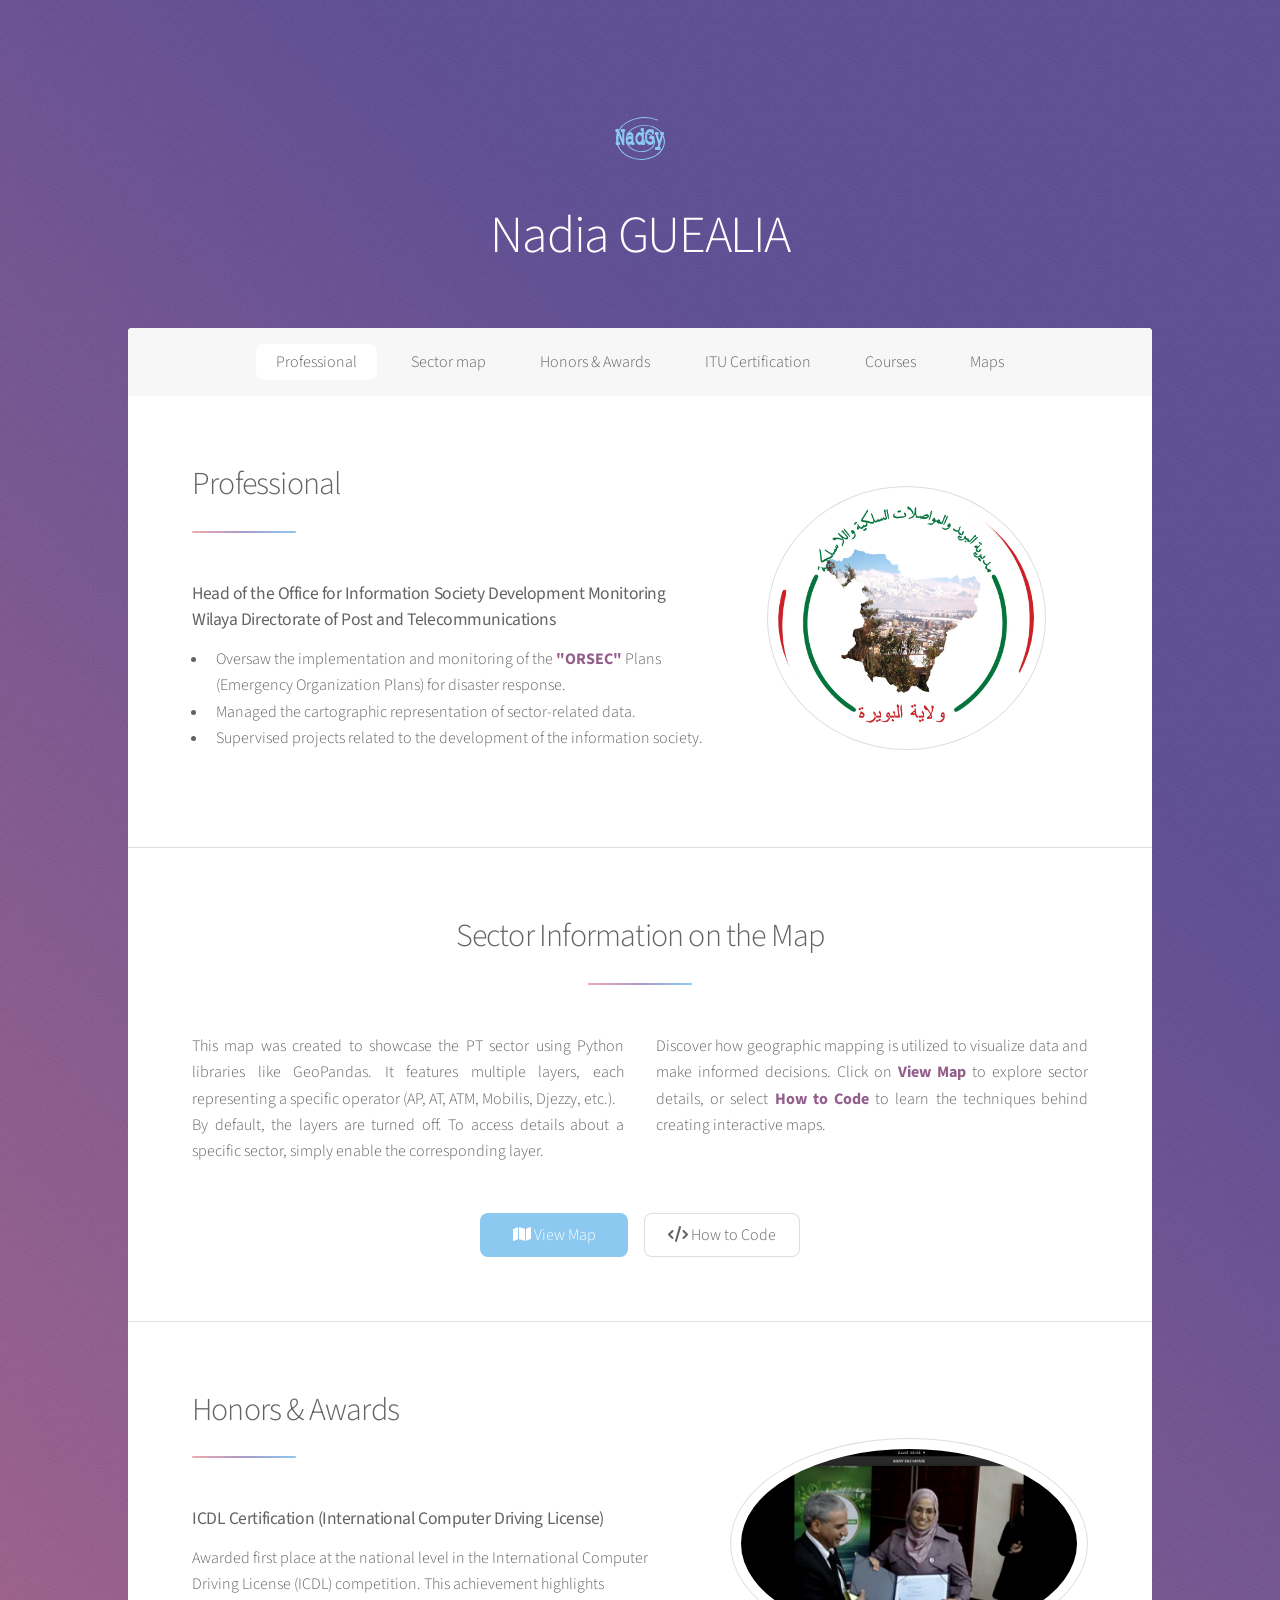
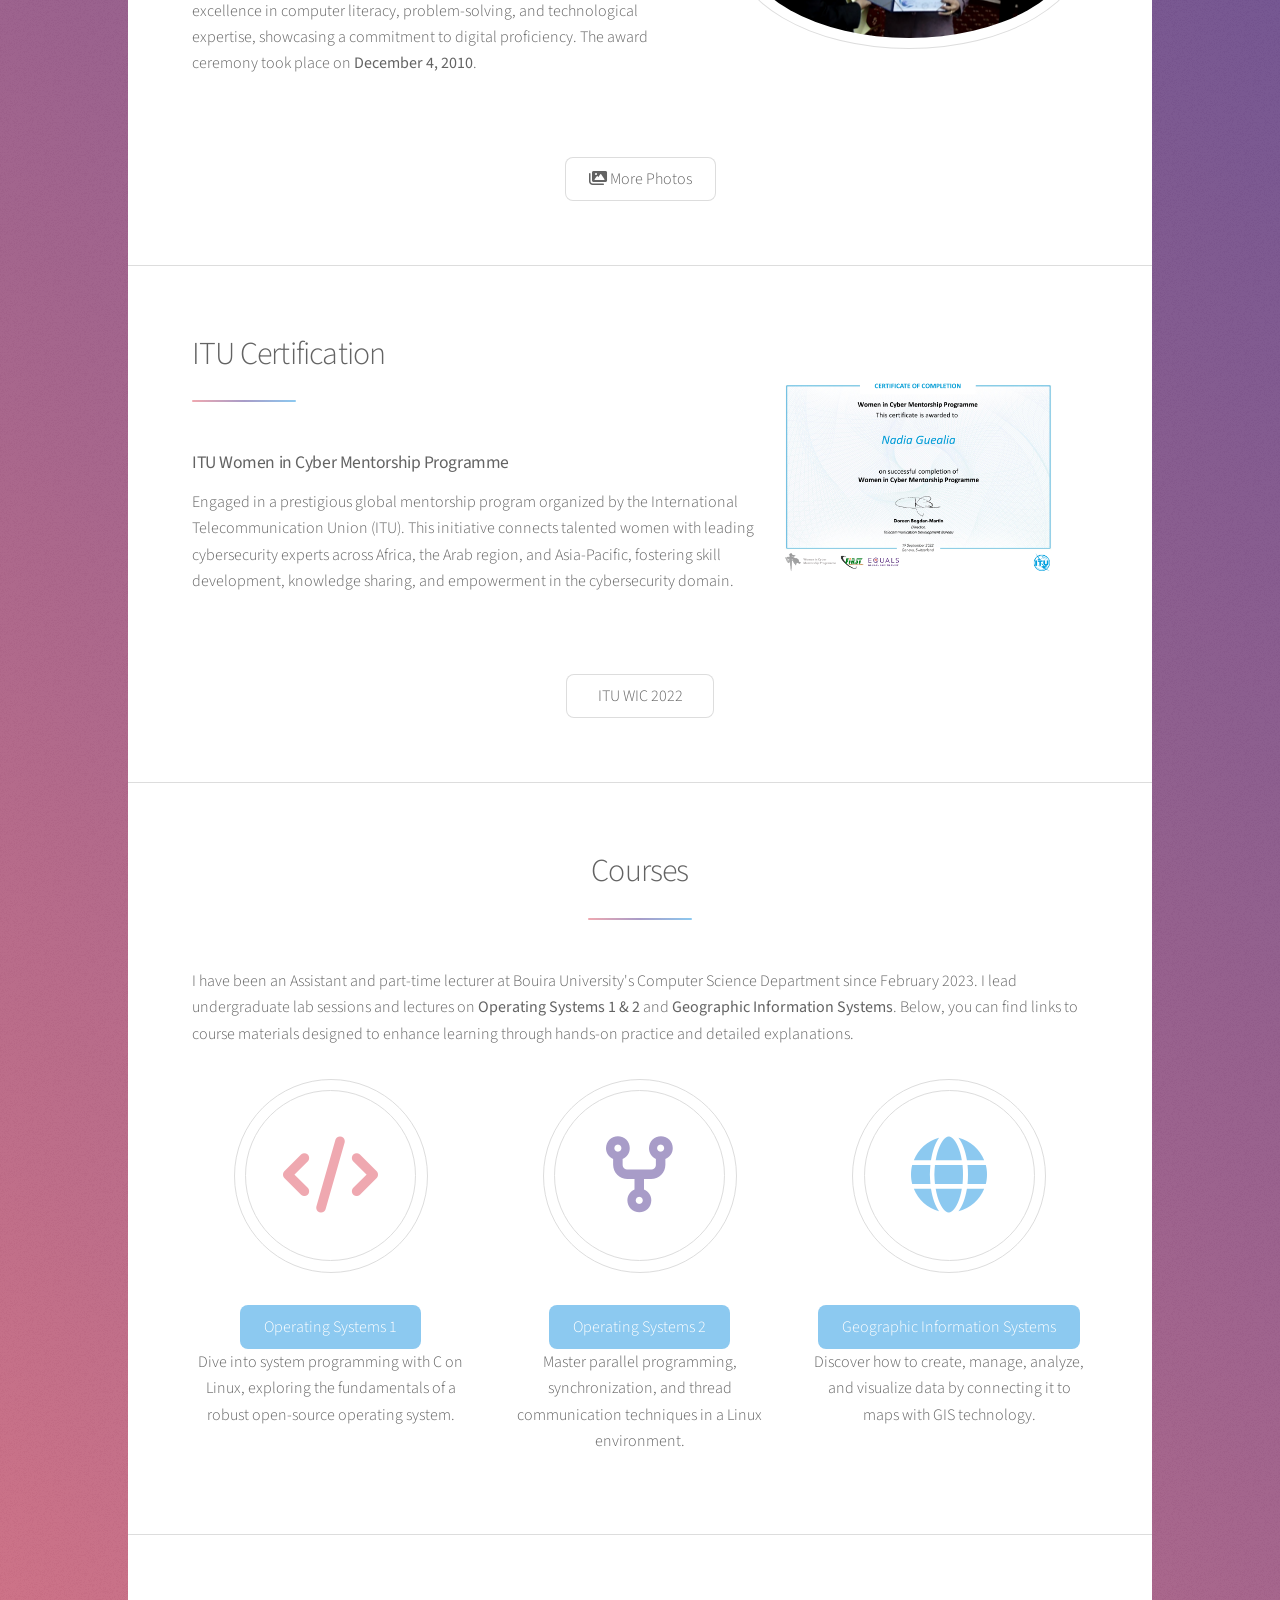
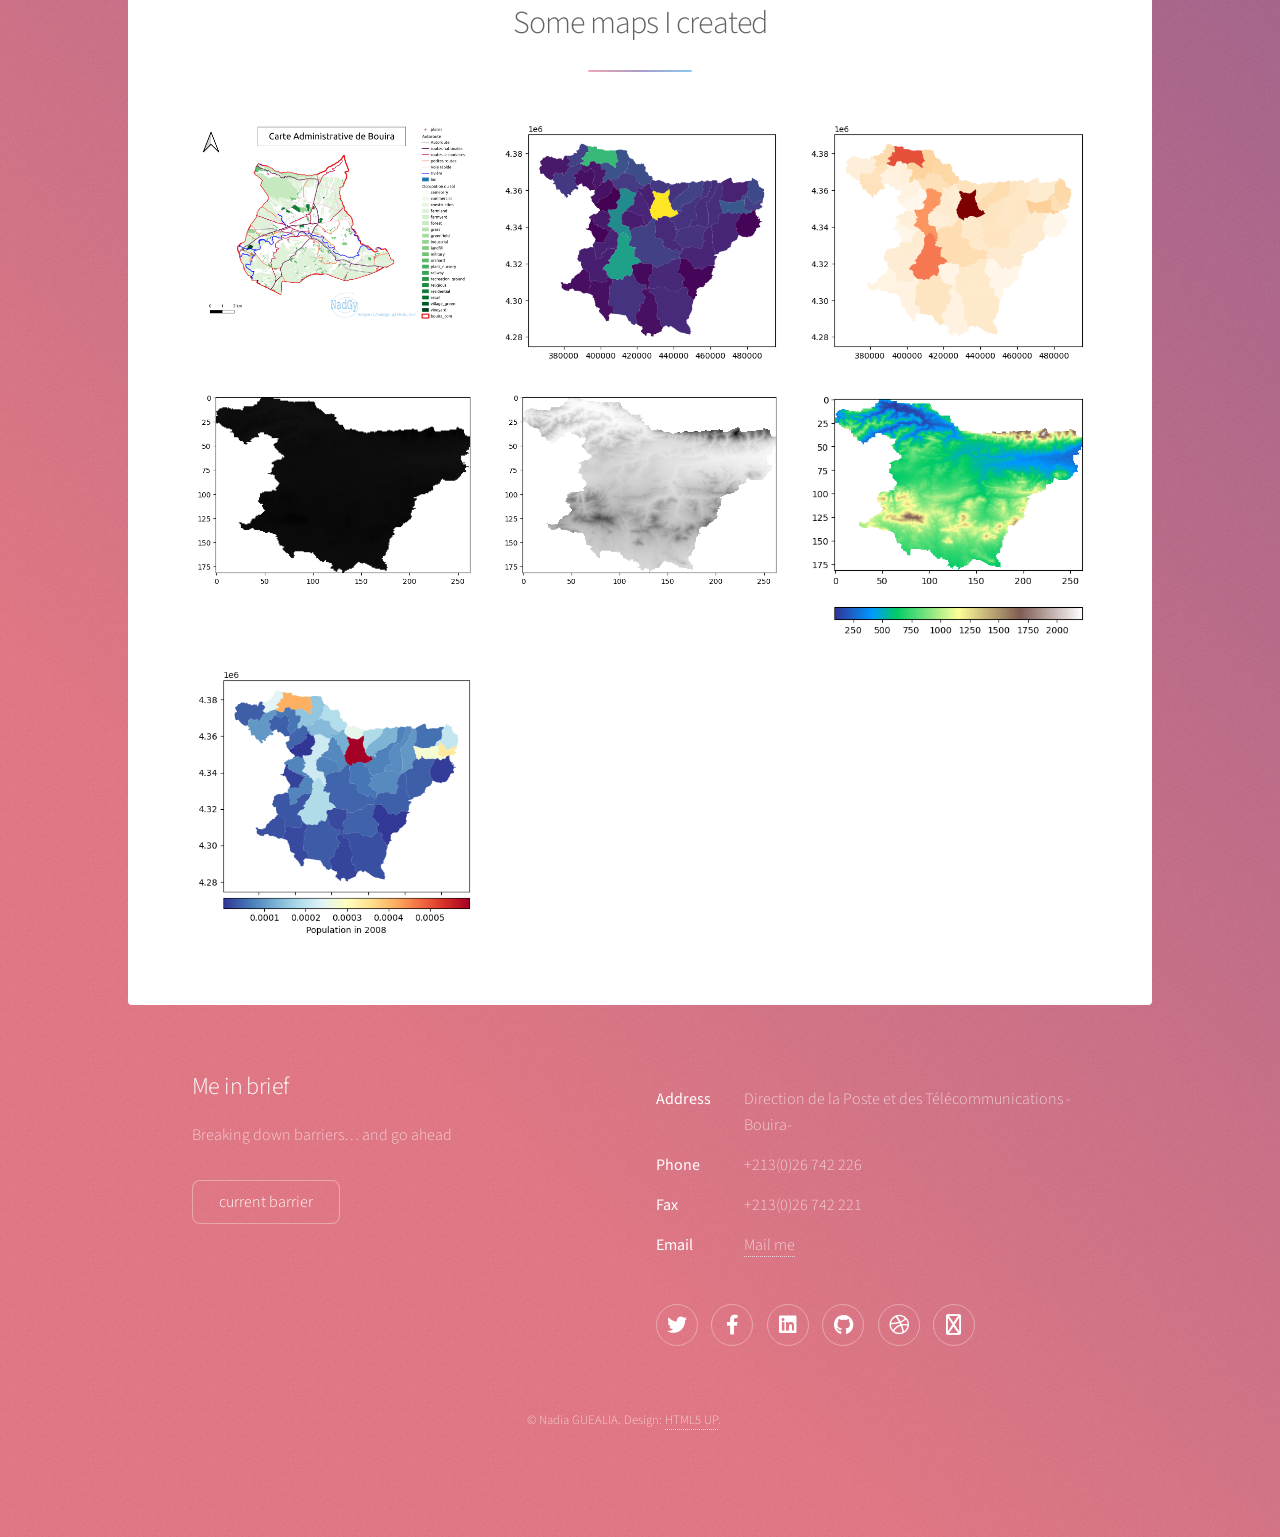
==== index.html @ c34e8b82 "Initial commit" ====
<!DOCTYPE HTML>
<html>
	<head>
		<title>My curriculum vitae</title>
		<meta charset="utf-8" />
		<meta name="viewport" content="width=device-width, initial-scale=1, user-scalable=no" />
		<link rel="stylesheet" href="assets/css/main.css" />
		<link rel="stylesheet" href="assets/css/cv-theme.css" />
		<link rel="stylesheet" href="https://cdnjs.cloudflare.com/ajax/libs/font-awesome/6.0.0-beta3/css/all.min.css">

		<noscript><link rel="stylesheet" href="assets/css/noscript.css" /></noscript>
	</head>
	<body class="is-preload">
		<!-- Wrapper -->
			<div id="wrapper">
				<!-- Header -->
					<header id="header" class="alt">
						<span class="logo"><img src="images/logo.svg" alt="" /></span>
						<h1>Nadia GUEALIA</h1>
					</header>
				<!-- Nav -->
					<nav id="nav">
						<ul>
							<li><a href="#pro">Professional</a></li>
							<li><a href="#map">Sector map</a></li>
							<li><a href="#honors">Honors & Awards</a></li>
							<li><a href="#itu" class="main special">ITU Certification</a></li>
							<li><a href="#courses" class="active">Courses</a></li>
							<li><a href="#map-example">Maps </a></li>
						</ul>
					</nav>
				<!-- Main -->
					<div id="main">
						<!-- pro section -->							
						<section id="pro" class="main">
								<div class="spotlight">
									<div >
										<header class="major">
											<h2>Professional</h2>
										</header>
										
										<h4><strong> Head of the Office for Information Society Development Monitoring<br>
											Wilaya Directorate of Post and Telecommunications</strong></h4> 
										<ul>
											<li>Oversaw the implementation and monitoring of the <span style="color: #935d8c; font-weight: bold;">"ORSEC"</span> Plans  <br> (Emergency Organization Plans) for disaster response.</li>
											<li>Managed the cartographic representation of sector-related data.</li>
											<li>Supervised projects related to the development of the information society.</li>
										</ul>
									</div>
									<span class="image right wic"><img src="images/profile.jpeg" alt="" /></span>
								</div>	
						</section>
						<!-- Map Section -->
							<section id="map" class="main special">
								<header class="major">
									<h2>Sector Information on the Map</h2>
								</header>
								
								<p class="content">
									This map was created to showcase the PT sector using Python libraries like GeoPandas. It features multiple layers, each representing a specific operator (AP, AT, ATM, Mobilis, Djezzy, etc.). <br>
									By default, the layers are turned off. To access details about a specific sector, simply enable the corresponding layer. <br>
									Discover how geographic mapping is utilized to visualize data and make informed decisions. Click on 
									<span style="color: #935d8c; font-weight: bold;">View Map</span> to explore sector details, or select 
									<span style="color: #935d8c; font-weight: bold;">How to Code</span> to learn the techniques behind creating interactive maps.
								</p>
								<footer class="major">
									<ul class="actions special">
										<li><a href="Dpt.html" class="button primary"><i class="fa-solid fa-map"></i> View Map</a></li>
										<li><a href="https://github.com/nadgy/carto-code" class="button"><i class="fa-solid fa-code"></i> How to Code</a></li>
									</ul>
								</footer>
							</section>
							<!-- Honors & Awards Section -->
							<section id="honors" class="main">
								<div class="spotlight">
									<div>
										<header class="major">
											<h2>Honors & Awards</h2>
										</header>
										<h4><strong>ICDL Certification (International Computer Driving License)</strong></h4> 
										<p>
											Awarded first place at the national level in the International Computer Driving License (ICDL) competition. 
											This achievement highlights excellence in computer literacy, problem-solving, and technological expertise, showcasing a commitment to digital proficiency. 
											The award ceremony took place on <strong>December 4, 2010</strong>.
										</p>
									</div>
									<span class="image right">
										<img src="images/icdl2.png" alt="ICDL Competition Award" style="width: 100%;" />
									</span>
								</div>	
								<footer class="major">
									<ul class="actions special">
										<li><a href="#honors" class="button"><i class="fa-solid fa-images"></i> More Photos</a></li>
									</ul>
								</footer>
							</section>


						<!-- ITU Certification Section -->
						<section id="itu" class="main">
							<div class="spotlight">
								<div>
									<header class="major">
										<h2>ITU Certification</h2>
									</header>
									<h4><strong>ITU Women in Cyber Mentorship Programme</strong></h4>  
									<p >
										Engaged in a prestigious global mentorship program organized by the International Telecommunication Union (ITU). 
										This initiative connects talented women with leading cybersecurity experts across Africa, the Arab region, and Asia-Pacific, fostering skill development, knowledge sharing, and empowerment in the cybersecurity domain.
									</p>
								</div>
								<span class="custom-style">
									<img src="images/wic-nad.png" alt="ITU Women in Cyber Mentorship Programme" style="width: 100%;" />
								</span>
							</div>	
							<footer class="major">
								<ul class="actions special">
									<li>
										<a href="https://www.itu.int/en/ITU-D/Cybersecurity/Pages/Women-in-Cyber/Women-in-Cyber-Mentorship-Programme-2022.aspx" 
											target="_blank" 
											class="button">
											ITU WIC 2022 
										</a>
									</li>
								</ul>
							</footer>
						</section>

						<!-- Courses Section -->
						<section id="courses" class="main special">
							<header class="major">
								<h2>Courses</h2>
							</header>
							<p style="text-align: left;">
								I have been an Assistant and part-time lecturer at Bouira University's Computer Science Department since February 2023. 
								I lead undergraduate lab sessions and lectures on <strong>Operating Systems 1 & 2</strong> and <strong>Geographic Information Systems</strong>. 
								Below, you can find links to course materials designed to enhance learning through hands-on practice and detailed explanations.
							</p>
							<ul class="features">
								<li>
									<span class="icon solid major style1 fa-solid fa-code"></span>
									<a href="https://nadgy.github.io/4univ/os1-index.html" target="_blank" class="button primary">Operating Systems 1</a>
									<p>Dive into system programming with C on Linux, exploring the fundamentals of a robust open-source operating system.</p>
								</li>
								<li>
									<span class="icon solid major style3 fa-solid fa-code-fork"></span>
									<a href="https://slides.com/nadgy/os2/fullscreen" target="_blank" class="button primary">Operating Systems 2</a>
									<p>Master parallel programming, synchronization, and thread communication techniques in a Linux environment.</p>
								</li>
								<li>
									<span class="icon solid major style5 fa-solid fa-globe"></span>
									<a href="https://nadgy.github.io/4univ/gis-index.html" target="_blank" class="button primary">Geographic Information Systems</a>
									<p>Discover how to create, manage, analyze, and visualize data by connecting it to maps with GIS technology.</p>
								</li>
							</ul>
						</section>

						<!-- map-example :Image -->
						<section id="map-example" class="main special">
							<header class="major">
								<h2>Some maps I created</h2>
							</header>
							<div class="box alt">
								<div class="row gtr-uniform">
									<div class="col-4"><span class="image fit"><img src="images/bouira-map.png" alt="" /></span></div>	
									
									<div class="col-4"><span class="image fit"><img src="images/pop_bouira.png" alt="" /></span></div>
									<div class="col-4"><span class="image fit"><img src="images/pop_bouira2.png" alt="" /></span></div>
									<div class="col-4"><span class="image fit"><img src="images/raster.png" alt="" /></span></div>
									<div class="col-4"><span class="image fit"><img src="images/raster-grey.png" alt="" /></span></div>
									<div class="col-4"><span class="image fit"><img src="images/terrain_bouira.png" alt="" /></span></div>
									<div class="col-4"><span class="image fit"><img src="images/population_bouira.png" alt="" /></span></div>
								</div>
							</div>
							
						</section>
						

					</div>

				<!-- Footer -->
					<footer id="footer">
						<section>
							<h2>Me in brief</h2>
							<p>Breaking down barriers… and go ahead</p>
							<ul class="actions">
								<li><a href="#" class="button">current barrier</a></li>
							</ul>
						</section>
						<section>
							<h2></h2>
							<dl class="alt">
								<dt>Address</dt>
								<dd>Direction de la Poste et des Télécommunications -Bouira- </dd>
								<dt>Phone</dt>
								<dd>+213(0)26 742 226</dd>
								<dt>Fax</dt>
								<dd>+213(0)26 742 221</dd>
								<dt>Email</dt>
								<dd><a href="mailto:nadia.gal2022@gmail.com">Mail me</a></dd>
							</dl>
							<ul class="icons">
								<li><a href="https://x.com/" class="icon brands fa-twitter alt"><span class="label">Twitter</span></a></li>
								<li><a href="https://www.facebook.com/" class="icon brands fa-facebook-f alt"><span class="label">Facebook</span></a></li>
								<li><a href="https://www.linkedin.com/in/nadia-guealia-8ba418157/" class="icon brands fa-linkedin alt"><span class="label">linkedin</span></a></li>
								<li><a href="https://github.com/nadgy" class="icon brands fa-github alt"><span class="label">GitHub</span></a></li>
								<li><a href="https://nadgy.github.io/" class="icon brands fa-dribbble alt"><span class="label">Dribbble</span></a></li>
								<li><a href="https://elearninginfo.univ-bouira.dz/course/view.php?id=16y" class="icon fa-solid fa-graduation-cap alt"><span class="label">Graduation</span></a></li>
							</ul>
						</section>
						<p class="copyright">&copy; Nadia GUEALIA. Design: <a href="https://html5up.net">HTML5 UP</a>.</p>
					</footer>

			</div>

		<!-- Scripts -->
			<script src="assets/js/jquery.min.js"></script>
			<script src="assets/js/jquery.scrollex.min.js"></script>
			<script src="assets/js/jquery.scrolly.min.js"></script>
			<script src="assets/js/browser.min.js"></script>
			<script src="assets/js/breakpoints.min.js"></script>
			<script src="assets/js/util.js"></script>
			<script src="assets/js/main.js"></script>

	</body>
</html>
---- assets/css/main.css ----
@import url(fontawesome-all.min.css);
@import 'https://fonts.googleapis.com/css?family=Source+Sans+Pro:300,400';

/*
	Stellar by HTML5 UP
	html5up.net | @ajlkn
	Free for personal and commercial use under the CCA 3.0 license (html5up.net/license)
*/

html, body, div, span, applet, object,
iframe, h1, h2, h3, h4, h5, h6, p, blockquote,
pre, a, abbr, acronym, address, big, cite,
code, del, dfn, em, img, ins, kbd, q, s, samp,
small, strike, strong, sub, sup, tt, var, b,
u, i, center, dl, dt, dd, ol, ul, li, fieldset,
form, label, legend, table, caption, tbody,
tfoot, thead, tr, th, td, article, aside,
canvas, details, embed, figure, figcaption,
footer, header, hgroup, menu, nav, output, ruby,
section, summary, time, mark, audio, video {
	margin: 0;
	padding: 0;
	border: 0;
	font-size: 100%;
	font: inherit;
	vertical-align: baseline;}

article, aside, details, figcaption, figure,
footer, header, hgroup, menu, nav, section {
	display: block;}

body {
	line-height: 1;
}

ol, ul {
	list-style: none;
}

blockquote, q {
	quotes: none;
}

	blockquote:before, blockquote:after, q:before, q:after {
		content: '';
		content: none;
	}

table {
	border-collapse: collapse;
	border-spacing: 0;
}

body {
	-webkit-text-size-adjust: none;
}

mark {
	background-color: transparent;
	color: inherit;
}

input::-moz-focus-inner {
	border: 0;
	padding: 0;
}

input, select, textarea {
	-moz-appearance: none;
	-webkit-appearance: none;
	-ms-appearance: none;
	appearance: none;
}

/* Basic */

	@-ms-viewport {
		width: device-width;
	}

	body {
		-ms-overflow-style: scrollbar;
	}

	@media screen and (max-width: 480px) {

		html, body {
			min-width: 320px;
		}

	}

	html {
		box-sizing: border-box;
	}

	*, *:before, *:after {
		box-sizing: inherit;
	}

	body {
		background-color: #935d8c;
		background-image: url("images/overlay.png"), -moz-linear-gradient(45deg, #e37682 15%, #5f4d93 85%);
		background-image: url("images/overlay.png"), -webkit-linear-gradient(45deg, #e37682 15%, #5f4d93 85%);
		background-image: url("images/overlay.png"), -ms-linear-gradient(45deg, #e37682 15%, #5f4d93 85%);
		background-image: url("images/overlay.png"), linear-gradient(45deg, #e37682 15%, #5f4d93 85%);
	}

		body.is-preload *, body.is-preload *:before, body.is-preload *:after {
			-moz-animation: none !important;
			-webkit-animation: none !important;
			-ms-animation: none !important;
			animation: none !important;
			-moz-transition: none !important;
			-webkit-transition: none !important;
			-ms-transition: none !important;
			transition: none !important;
		}

/* Type */

	body {
		background-color: #935d8c;
		color: rgba(255, 255, 255, 0.65);
	}

	body, input, select, textarea {
		font-family: "Source Sans Pro", Helvetica, sans-serif;
		font-size: 17pt;
		font-weight: 300;
		line-height: 1.65;
	}

		@media screen and (max-width: 1680px) {

			body, input, select, textarea {
				font-size: 14pt;
			}

		}

		@media screen and (max-width: 1280px) {

			body, input, select, textarea {
				font-size: 12pt;
			}

		}

		@media screen and (max-width: 360px) {

			body, input, select, textarea {
				font-size: 11pt;
			}

		}

	a {
		-moz-transition: color 0.2s ease, border-bottom 0.2s ease;
		-webkit-transition: color 0.2s ease, border-bottom 0.2s ease;
		-ms-transition: color 0.2s ease, border-bottom 0.2s ease;
		transition: color 0.2s ease, border-bottom 0.2s ease;
		text-decoration: none;
		border-bottom: dotted 1px;
		color: inherit;
	}

		a:hover {
			border-bottom-color: transparent;
		}

	strong, b {
		font-weight: 400;
	}

	em, i {
		font-style: italic;
	}

	p {
		margin: 0 0 2em 0;
	}

		p.content {
			-moz-columns: 20em 2;
			-webkit-columns: 20em 2;
			-ms-columns: 20em 2;
			columns: 20em 2;
			-moz-column-gap: 2em;
			-webkit-column-gap: 2em;
			-ms-column-gap: 2em;
			column-gap: 2em;
			text-align: justify;
		}

	h1, h2, h3, h4, h5, h6 {
		font-weight: 300;
		line-height: 1.5;
		margin: 0 0 0.7em 0;
		letter-spacing: -0.025em;
	}

		h1 a, h2 a, h3 a, h4 a, h5 a, h6 a {
			color: inherit;
			text-decoration: none;
		}

	h1 {
		font-size: 2.5em;
		line-height: 1.2;
	}

	h2 {
		font-size: 1.5em;
	}

	h3 {
		font-size: 1.25em;
	}

	h4 {
		font-size: 1.1em;
	}

	h5 {
		font-size: 0.9em;
	}

	h6 {
		font-size: 0.7em;
	}

	@media screen and (max-width: 736px) {

		h1 {
			font-size: 2em;
		}

	}

	sub {
		font-size: 0.8em;
		position: relative;
		top: 0.5em;
	}

	sup {
		font-size: 0.8em;
		position: relative;
		top: -0.5em;
	}

	blockquote {
		border-left: solid 4px;
		font-style: italic;
		margin: 0 0 2em 0;
		padding: 0.5em 0 0.5em 2em;
	}

	code {
		border-radius: 8px;
		border: solid 1px;
		font-family: "Courier New", monospace;
		font-size: 0.9em;
		margin: 0 0.25em;
		padding: 0.25em 0.65em;
	}

	pre {
		-webkit-overflow-scrolling: touch;
		font-family: "Courier New", monospace;
		font-size: 0.9em;
		margin: 0 0 2em 0;
	}

		pre code {
			display: block;
			line-height: 1.75;
			padding: 1em 1.5em;
			overflow-x: auto;
		}

	hr {
		border: 0;
		border-bottom: solid 1px;
		margin: 2em 0;
	}

		hr.major {
			margin: 3em 0;
		}

	.align-left {
		text-align: left;
	}

	.align-center {
		text-align: center;
	}

	.align-right {
		text-align: right;
	}

	input, select, textarea {
		color: #ffffff;
	}

	a:hover {
		color: #ffffff;
	}

	strong, b {
		color: #ffffff;
	}

	h1, h2, h3, h4, h5, h6 {
		color: #ffffff;
	}

	blockquote {
		border-left-color: rgba(255, 255, 255, 0.35);
	}

	code {
		background: rgba(255, 255, 255, 0.075);
		border-color: rgba(255, 255, 255, 0.35);
	}

	hr {
		border-bottom-color: rgba(255, 255, 255, 0.35);
	}

/* Row */

	.row {
		display: flex;
		flex-wrap: wrap;
		box-sizing: border-box;
		align-items: stretch;
	}

		.row > * {
			box-sizing: border-box;
		}

		.row.gtr-uniform > * > :last-child {
			margin-bottom: 0;
		}

		.row.aln-left {
			justify-content: flex-start;
		}

		.row.aln-center {
			justify-content: center;
		}

		.row.aln-right {
			justify-content: flex-end;
		}

		.row.aln-top {
			align-items: flex-start;
		}

		.row.aln-middle {
			align-items: center;
		}

		.row.aln-bottom {
			align-items: flex-end;
		}

		.row > .imp {
			order: -1;
		}

		.row > .col-1 {
			width: 8.33333%;
		}

		.row > .off-1 {
			margin-left: 8.33333%;
		}

		.row > .col-2 {
			width: 16.66667%;
		}

		.row > .off-2 {
			margin-left: 16.66667%;
		}

		.row > .col-3 {
			width: 25%;
		}

		.row > .off-3 {
			margin-left: 25%;
		}

		.row > .col-4 {
			width: 33.33333%;
		}

		.row > .off-4 {
			margin-left: 33.33333%;
		}

		.row > .col-5 {
			width: 41.66667%;
		}

		.row > .off-5 {
			margin-left: 41.66667%;
		}

		.row > .col-6 {
			width: 50%;
		}

		.row > .off-6 {
			margin-left: 50%;
		}

		.row > .col-7 {
			width: 58.33333%;
		}

		.row > .off-7 {
			margin-left: 58.33333%;
		}

		.row > .col-8 {
			width: 66.66667%;
		}

		.row > .off-8 {
			margin-left: 66.66667%;
		}

		.row > .col-9 {
			width: 75%;
		}

		.row > .off-9 {
			margin-left: 75%;
		}

		.row > .col-10 {
			width: 83.33333%;
		}

		.row > .off-10 {
			margin-left: 83.33333%;
		}

		.row > .col-11 {
			width: 91.66667%;
		}

		.row > .off-11 {
			margin-left: 91.66667%;
		}

		.row > .col-12 {
			width: 100%;
		}

		.row > .off-12 {
			margin-left: 100%;
		}

		.row.gtr-0 {
			margin-top: 0;
			margin-left: 0em;
		}

			.row.gtr-0 > * {
				padding: 0 0 0 0em;
			}

			.row.gtr-0.gtr-uniform {
				margin-top: 0em;
			}

				.row.gtr-0.gtr-uniform > * {
					padding-top: 0em;
				}

		.row.gtr-25 {
			margin-top: 0;
			margin-left: -0.375em;
		}

			.row.gtr-25 > * {
				padding: 0 0 0 0.375em;
			}

			.row.gtr-25.gtr-uniform {
				margin-top: -0.375em;
			}

				.row.gtr-25.gtr-uniform > * {
					padding-top: 0.375em;
				}

		.row.gtr-50 {
			margin-top: 0;
			margin-left: -0.75em;
		}

			.row.gtr-50 > * {
				padding: 0 0 0 0.75em;
			}

			.row.gtr-50.gtr-uniform {
				margin-top: -0.75em;
			}

				.row.gtr-50.gtr-uniform > * {
					padding-top: 0.75em;
				}

		.row {
			margin-top: 0;
			margin-left: -1.5em;
		}

			.row > * {
				padding: 0 0 0 1.5em;
			}

			.row.gtr-uniform {
				margin-top: -1.5em;
			}

				.row.gtr-uniform > * {
					padding-top: 1.5em;
				}

		.row.gtr-150 {
			margin-top: 0;
			margin-left: -2.25em;
		}

			.row.gtr-150 > * {
				padding: 0 0 0 2.25em;
			}

			.row.gtr-150.gtr-uniform {
				margin-top: -2.25em;
			}

				.row.gtr-150.gtr-uniform > * {
					padding-top: 2.25em;
				}

		.row.gtr-200 {
			margin-top: 0;
			margin-left: -3em;
		}

			.row.gtr-200 > * {
				padding: 0 0 0 3em;
			}

			.row.gtr-200.gtr-uniform {
				margin-top: -3em;
			}

				.row.gtr-200.gtr-uniform > * {
					padding-top: 3em;
				}

		@media screen and (max-width: 1680px) {

			.row {
				display: flex;
				flex-wrap: wrap;
				box-sizing: border-box;
				align-items: stretch;
			}

				.row > * {
					box-sizing: border-box;
				}

				.row.gtr-uniform > * > :last-child {
					margin-bottom: 0;
				}

				.row.aln-left {
					justify-content: flex-start;
				}

				.row.aln-center {
					justify-content: center;
				}

				.row.aln-right {
					justify-content: flex-end;
				}

				.row.aln-top {
					align-items: flex-start;
				}

				.row.aln-middle {
					align-items: center;
				}

				.row.aln-bottom {
					align-items: flex-end;
				}

				.row > .imp-xlarge {
					order: -1;
				}

				.row > .col-1-xlarge {
					width: 8.33333%;
				}

				.row > .off-1-xlarge {
					margin-left: 8.33333%;
				}

				.row > .col-2-xlarge {
					width: 16.66667%;
				}

				.row > .off-2-xlarge {
					margin-left: 16.66667%;
				}

				.row > .col-3-xlarge {
					width: 25%;
				}

				.row > .off-3-xlarge {
					margin-left: 25%;
				}

				.row > .col-4-xlarge {
					width: 33.33333%;
				}

				.row > .off-4-xlarge {
					margin-left: 33.33333%;
				}

				.row > .col-5-xlarge {
					width: 41.66667%;
				}

				.row > .off-5-xlarge {
					margin-left: 41.66667%;
				}

				.row > .col-6-xlarge {
					width: 50%;
				}

				.row > .off-6-xlarge {
					margin-left: 50%;
				}

				.row > .col-7-xlarge {
					width: 58.33333%;
				}

				.row > .off-7-xlarge {
					margin-left: 58.33333%;
				}

				.row > .col-8-xlarge {
					width: 66.66667%;
				}

				.row > .off-8-xlarge {
					margin-left: 66.66667%;
				}

				.row > .col-9-xlarge {
					width: 75%;
				}

				.row > .off-9-xlarge {
					margin-left: 75%;
				}

				.row > .col-10-xlarge {
					width: 83.33333%;
				}

				.row > .off-10-xlarge {
					margin-left: 83.33333%;
				}

				.row > .col-11-xlarge {
					width: 91.66667%;
				}

				.row > .off-11-xlarge {
					margin-left: 91.66667%;
				}

				.row > .col-12-xlarge {
					width: 100%;
				}

				.row > .off-12-xlarge {
					margin-left: 100%;
				}

				.row.gtr-0 {
					margin-top: 0;
					margin-left: 0em;
				}

					.row.gtr-0 > * {
						padding: 0 0 0 0em;
					}

					.row.gtr-0.gtr-uniform {
						margin-top: 0em;
					}

						.row.gtr-0.gtr-uniform > * {
							padding-top: 0em;
						}

				.row.gtr-25 {
					margin-top: 0;
					margin-left: -0.375em;
				}

					.row.gtr-25 > * {
						padding: 0 0 0 0.375em;
					}

					.row.gtr-25.gtr-uniform {
						margin-top: -0.375em;
					}

						.row.gtr-25.gtr-uniform > * {
							padding-top: 0.375em;
						}

				.row.gtr-50 {
					margin-top: 0;
					margin-left: -0.75em;
				}

					.row.gtr-50 > * {
						padding: 0 0 0 0.75em;
					}

					.row.gtr-50.gtr-uniform {
						margin-top: -0.75em;
					}

						.row.gtr-50.gtr-uniform > * {
							padding-top: 0.75em;
						}

				.row {
					margin-top: 0;
					margin-left: -1.5em;
				}

					.row > * {
						padding: 0 0 0 1.5em;
					}

					.row.gtr-uniform {
						margin-top: -1.5em;
					}

						.row.gtr-uniform > * {
							padding-top: 1.5em;
						}

				.row.gtr-150 {
					margin-top: 0;
					margin-left: -2.25em;
				}

					.row.gtr-150 > * {
						padding: 0 0 0 2.25em;
					}

					.row.gtr-150.gtr-uniform {
						margin-top: -2.25em;
					}

						.row.gtr-150.gtr-uniform > * {
							padding-top: 2.25em;
						}

				.row.gtr-200 {
					margin-top: 0;
					margin-left: -3em;
				}

					.row.gtr-200 > * {
						padding: 0 0 0 3em;
					}

					.row.gtr-200.gtr-uniform {
						margin-top: -3em;
					}

						.row.gtr-200.gtr-uniform > * {
							padding-top: 3em;
						}

		}

		@media screen and (max-width: 1280px) {

			.row {
				display: flex;
				flex-wrap: wrap;
				box-sizing: border-box;
				align-items: stretch;
			}

				.row > * {
					box-sizing: border-box;
				}

				.row.gtr-uniform > * > :last-child {
					margin-bottom: 0;
				}

				.row.aln-left {
					justify-content: flex-start;
				}

				.row.aln-center {
					justify-content: center;
				}

				.row.aln-right {
					justify-content: flex-end;
				}

				.row.aln-top {
					align-items: flex-start;
				}

				.row.aln-middle {
					align-items: center;
				}

				.row.aln-bottom {
					align-items: flex-end;
				}

				.row > .imp-large {
					order: -1;
				}

				.row > .col-1-large {
					width: 8.33333%;
				}

				.row > .off-1-large {
					margin-left: 8.33333%;
				}

				.row > .col-2-large {
					width: 16.66667%;
				}

				.row > .off-2-large {
					margin-left: 16.66667%;
				}

				.row > .col-3-large {
					width: 25%;
				}

				.row > .off-3-large {
					margin-left: 25%;
				}

				.row > .col-4-large {
					width: 33.33333%;
				}

				.row > .off-4-large {
					margin-left: 33.33333%;
				}

				.row > .col-5-large {
					width: 41.66667%;
				}

				.row > .off-5-large {
					margin-left: 41.66667%;
				}

				.row > .col-6-large {
					width: 50%;
				}

				.row > .off-6-large {
					margin-left: 50%;
				}

				.row > .col-7-large {
					width: 58.33333%;
				}

				.row > .off-7-large {
					margin-left: 58.33333%;
				}

				.row > .col-8-large {
					width: 66.66667%;
				}

				.row > .off-8-large {
					margin-left: 66.66667%;
				}

				.row > .col-9-large {
					width: 75%;
				}

				.row > .off-9-large {
					margin-left: 75%;
				}

				.row > .col-10-large {
					width: 83.33333%;
				}

				.row > .off-10-large {
					margin-left: 83.33333%;
				}

				.row > .col-11-large {
					width: 91.66667%;
				}

				.row > .off-11-large {
					margin-left: 91.66667%;
				}

				.row > .col-12-large {
					width: 100%;
				}

				.row > .off-12-large {
					margin-left: 100%;
				}

				.row.gtr-0 {
					margin-top: 0;
					margin-left: 0em;
				}

					.row.gtr-0 > * {
						padding: 0 0 0 0em;
					}

					.row.gtr-0.gtr-uniform {
						margin-top: 0em;
					}

						.row.gtr-0.gtr-uniform > * {
							padding-top: 0em;
						}

				.row.gtr-25 {
					margin-top: 0;
					margin-left: -0.375em;
				}

					.row.gtr-25 > * {
						padding: 0 0 0 0.375em;
					}

					.row.gtr-25.gtr-uniform {
						margin-top: -0.375em;
					}

						.row.gtr-25.gtr-uniform > * {
							padding-top: 0.375em;
						}

				.row.gtr-50 {
					margin-top: 0;
					margin-left: -0.75em;
				}

					.row.gtr-50 > * {
						padding: 0 0 0 0.75em;
					}

					.row.gtr-50.gtr-uniform {
						margin-top: -0.75em;
					}

						.row.gtr-50.gtr-uniform > * {
							padding-top: 0.75em;
						}

				.row {
					margin-top: 0;
					margin-left: -1.5em;
				}

					.row > * {
						padding: 0 0 0 1.5em;
					}

					.row.gtr-uniform {
						margin-top: -1.5em;
					}

						.row.gtr-uniform > * {
							padding-top: 1.5em;
						}

				.row.gtr-150 {
					margin-top: 0;
					margin-left: -2.25em;
				}

					.row.gtr-150 > * {
						padding: 0 0 0 2.25em;
					}

					.row.gtr-150.gtr-uniform {
						margin-top: -2.25em;
					}

						.row.gtr-150.gtr-uniform > * {
							padding-top: 2.25em;
						}

				.row.gtr-200 {
					margin-top: 0;
					margin-left: -3em;
				}

					.row.gtr-200 > * {
						padding: 0 0 0 3em;
					}

					.row.gtr-200.gtr-uniform {
						margin-top: -3em;
					}

						.row.gtr-200.gtr-uniform > * {
							padding-top: 3em;
						}

		}

		@media screen and (max-width: 980px) {

			.row {
				display: flex;
				flex-wrap: wrap;
				box-sizing: border-box;
				align-items: stretch;
			}

				.row > * {
					box-sizing: border-box;
				}

				.row.gtr-uniform > * > :last-child {
					margin-bottom: 0;
				}

				.row.aln-left {
					justify-content: flex-start;
				}

				.row.aln-center {
					justify-content: center;
				}

				.row.aln-right {
					justify-content: flex-end;
				}

				.row.aln-top {
					align-items: flex-start;
				}

				.row.aln-middle {
					align-items: center;
				}

				.row.aln-bottom {
					align-items: flex-end;
				}

				.row > .imp-medium {
					order: -1;
				}

				.row > .col-1-medium {
					width: 8.33333%;
				}

				.row > .off-1-medium {
					margin-left: 8.33333%;
				}

				.row > .col-2-medium {
					width: 16.66667%;
				}

				.row > .off-2-medium {
					margin-left: 16.66667%;
				}

				.row > .col-3-medium {
					width: 25%;
				}

				.row > .off-3-medium {
					margin-left: 25%;
				}

				.row > .col-4-medium {
					width: 33.33333%;
				}

				.row > .off-4-medium {
					margin-left: 33.33333%;
				}

				.row > .col-5-medium {
					width: 41.66667%;
				}

				.row > .off-5-medium {
					margin-left: 41.66667%;
				}

				.row > .col-6-medium {
					width: 50%;
				}

				.row > .off-6-medium {
					margin-left: 50%;
				}

				.row > .col-7-medium {
					width: 58.33333%;
				}

				.row > .off-7-medium {
					margin-left: 58.33333%;
				}

				.row > .col-8-medium {
					width: 66.66667%;
				}

				.row > .off-8-medium {
					margin-left: 66.66667%;
				}

				.row > .col-9-medium {
					width: 75%;
				}

				.row > .off-9-medium {
					margin-left: 75%;
				}

				.row > .col-10-medium {
					width: 83.33333%;
				}

				.row > .off-10-medium {
					margin-left: 83.33333%;
				}

				.row > .col-11-medium {
					width: 91.66667%;
				}

				.row > .off-11-medium {
					margin-left: 91.66667%;
				}

				.row > .col-12-medium {
					width: 100%;
				}

				.row > .off-12-medium {
					margin-left: 100%;
				}

				.row.gtr-0 {
					margin-top: 0;
					margin-left: 0em;
				}

					.row.gtr-0 > * {
						padding: 0 0 0 0em;
					}

					.row.gtr-0.gtr-uniform {
						margin-top: 0em;
					}

						.row.gtr-0.gtr-uniform > * {
							padding-top: 0em;
						}

				.row.gtr-25 {
					margin-top: 0;
					margin-left: -0.375em;
				}

					.row.gtr-25 > * {
						padding: 0 0 0 0.375em;
					}

					.row.gtr-25.gtr-uniform {
						margin-top: -0.375em;
					}

						.row.gtr-25.gtr-uniform > * {
							padding-top: 0.375em;
						}

				.row.gtr-50 {
					margin-top: 0;
					margin-left: -0.75em;
				}

					.row.gtr-50 > * {
						padding: 0 0 0 0.75em;
					}

					.row.gtr-50.gtr-uniform {
						margin-top: -0.75em;
					}

						.row.gtr-50.gtr-uniform > * {
							padding-top: 0.75em;
						}

				.row {
					margin-top: 0;
					margin-left: -1.5em;
				}

					.row > * {
						padding: 0 0 0 1.5em;
					}

					.row.gtr-uniform {
						margin-top: -1.5em;
					}

						.row.gtr-uniform > * {
							padding-top: 1.5em;
						}

				.row.gtr-150 {
					margin-top: 0;
					margin-left: -2.25em;
				}

					.row.gtr-150 > * {
						padding: 0 0 0 2.25em;
					}

					.row.gtr-150.gtr-uniform {
						margin-top: -2.25em;
					}

						.row.gtr-150.gtr-uniform > * {
							padding-top: 2.25em;
						}

				.row.gtr-200 {
					margin-top: 0;
					margin-left: -3em;
				}

					.row.gtr-200 > * {
						padding: 0 0 0 3em;
					}

					.row.gtr-200.gtr-uniform {
						margin-top: -3em;
					}

						.row.gtr-200.gtr-uniform > * {
							padding-top: 3em;
						}

		}

		@media screen and (max-width: 736px) {

			.row {
				display: flex;
				flex-wrap: wrap;
				box-sizing: border-box;
				align-items: stretch;
			}

				.row > * {
					box-sizing: border-box;
				}

				.row.gtr-uniform > * > :last-child {
					margin-bottom: 0;
				}

				.row.aln-left {
					justify-content: flex-start;
				}

				.row.aln-center {
					justify-content: center;
				}

				.row.aln-right {
					justify-content: flex-end;
				}

				.row.aln-top {
					align-items: flex-start;
				}

				.row.aln-middle {
					align-items: center;
				}

				.row.aln-bottom {
					align-items: flex-end;
				}

				.row > .imp-small {
					order: -1;
				}

				.row > .col-1-small {
					width: 8.33333%;
				}

				.row > .off-1-small {
					margin-left: 8.33333%;
				}

				.row > .col-2-small {
					width: 16.66667%;
				}

				.row > .off-2-small {
					margin-left: 16.66667%;
				}

				.row > .col-3-small {
					width: 25%;
				}

				.row > .off-3-small {
					margin-left: 25%;
				}

				.row > .col-4-small {
					width: 33.33333%;
				}

				.row > .off-4-small {
					margin-left: 33.33333%;
				}

				.row > .col-5-small {
					width: 41.66667%;
				}

				.row > .off-5-small {
					margin-left: 41.66667%;
				}

				.row > .col-6-small {
					width: 50%;
				}

				.row > .off-6-small {
					margin-left: 50%;
				}

				.row > .col-7-small {
					width: 58.33333%;
				}

				.row > .off-7-small {
					margin-left: 58.33333%;
				}

				.row > .col-8-small {
					width: 66.66667%;
				}

				.row > .off-8-small {
					margin-left: 66.66667%;
				}

				.row > .col-9-small {
					width: 75%;
				}

				.row > .off-9-small {
					margin-left: 75%;
				}

				.row > .col-10-small {
					width: 83.33333%;
				}

				.row > .off-10-small {
					margin-left: 83.33333%;
				}

				.row > .col-11-small {
					width: 91.66667%;
				}

				.row > .off-11-small {
					margin-left: 91.66667%;
				}

				.row > .col-12-small {
					width: 100%;
				}

				.row > .off-12-small {
					margin-left: 100%;
				}

				.row.gtr-0 {
					margin-top: 0;
					margin-left: 0em;
				}

					.row.gtr-0 > * {
						padding: 0 0 0 0em;
					}

					.row.gtr-0.gtr-uniform {
						margin-top: 0em;
					}

						.row.gtr-0.gtr-uniform > * {
							padding-top: 0em;
						}

				.row.gtr-25 {
					margin-top: 0;
					margin-left: -0.25em;
				}

					.row.gtr-25 > * {
						padding: 0 0 0 0.25em;
					}

					.row.gtr-25.gtr-uniform {
						margin-top: -0.25em;
					}

						.row.gtr-25.gtr-uniform > * {
							padding-top: 0.25em;
						}

				.row.gtr-50 {
					margin-top: 0;
					margin-left: -0.5em;
				}

					.row.gtr-50 > * {
						padding: 0 0 0 0.5em;
					}

					.row.gtr-50.gtr-uniform {
						margin-top: -0.5em;
					}

						.row.gtr-50.gtr-uniform > * {
							padding-top: 0.5em;
						}

				.row {
					margin-top: 0;
					margin-left: -1em;
				}

					.row > * {
						padding: 0 0 0 1em;
					}

					.row.gtr-uniform {
						margin-top: -1em;
					}

						.row.gtr-uniform > * {
							padding-top: 1em;
						}

				.row.gtr-150 {
					margin-top: 0;
					margin-left: -1.5em;
				}

					.row.gtr-150 > * {
						padding: 0 0 0 1.5em;
					}

					.row.gtr-150.gtr-uniform {
						margin-top: -1.5em;
					}

						.row.gtr-150.gtr-uniform > * {
							padding-top: 1.5em;
						}

				.row.gtr-200 {
					margin-top: 0;
					margin-left: -2em;
				}

					.row.gtr-200 > * {
						padding: 0 0 0 2em;
					}

					.row.gtr-200.gtr-uniform {
						margin-top: -2em;
					}

						.row.gtr-200.gtr-uniform > * {
							padding-top: 2em;
						}

		}

		@media screen and (max-width: 480px) {

			.row {
				display: flex;
				flex-wrap: wrap;
				box-sizing: border-box;
				align-items: stretch;
			}

				.row > * {
					box-sizing: border-box;
				}

				.row.gtr-uniform > * > :last-child {
					margin-bottom: 0;
				}

				.row.aln-left {
					justify-content: flex-start;
				}

				.row.aln-center {
					justify-content: center;
				}

				.row.aln-right {
					justify-content: flex-end;
				}

				.row.aln-top {
					align-items: flex-start;
				}

				.row.aln-middle {
					align-items: center;
				}

				.row.aln-bottom {
					align-items: flex-end;
				}

				.row > .imp-xsmall {
					order: -1;
				}

				.row > .col-1-xsmall {
					width: 8.33333%;
				}

				.row > .off-1-xsmall {
					margin-left: 8.33333%;
				}

				.row > .col-2-xsmall {
					width: 16.66667%;
				}

				.row > .off-2-xsmall {
					margin-left: 16.66667%;
				}

				.row > .col-3-xsmall {
					width: 25%;
				}

				.row > .off-3-xsmall {
					margin-left: 25%;
				}

				.row > .col-4-xsmall {
					width: 33.33333%;
				}

				.row > .off-4-xsmall {
					margin-left: 33.33333%;
				}

				.row > .col-5-xsmall {
					width: 41.66667%;
				}

				.row > .off-5-xsmall {
					margin-left: 41.66667%;
				}

				.row > .col-6-xsmall {
					width: 50%;
				}

				.row > .off-6-xsmall {
					margin-left: 50%;
				}

				.row > .col-7-xsmall {
					width: 58.33333%;
				}

				.row > .off-7-xsmall {
					margin-left: 58.33333%;
				}

				.row > .col-8-xsmall {
					width: 66.66667%;
				}

				.row > .off-8-xsmall {
					margin-left: 66.66667%;
				}

				.row > .col-9-xsmall {
					width: 75%;
				}

				.row > .off-9-xsmall {
					margin-left: 75%;
				}

				.row > .col-10-xsmall {
					width: 83.33333%;
				}

				.row > .off-10-xsmall {
					margin-left: 83.33333%;
				}

				.row > .col-11-xsmall {
					width: 91.66667%;
				}

				.row > .off-11-xsmall {
					margin-left: 91.66667%;
				}

				.row > .col-12-xsmall {
					width: 100%;
				}

				.row > .off-12-xsmall {
					margin-left: 100%;
				}

				.row.gtr-0 {
					margin-top: 0;
					margin-left: 0em;
				}

					.row.gtr-0 > * {
						padding: 0 0 0 0em;
					}

					.row.gtr-0.gtr-uniform {
						margin-top: 0em;
					}

						.row.gtr-0.gtr-uniform > * {
							padding-top: 0em;
						}

				.row.gtr-25 {
					margin-top: 0;
					margin-left: -0.3125em;
				}

					.row.gtr-25 > * {
						padding: 0 0 0 0.3125em;
					}

					.row.gtr-25.gtr-uniform {
						margin-top: -0.3125em;
					}

						.row.gtr-25.gtr-uniform > * {
							padding-top: 0.3125em;
						}

				.row.gtr-50 {
					margin-top: 0;
					margin-left: -0.625em;
				}

					.row.gtr-50 > * {
						padding: 0 0 0 0.625em;
					}

					.row.gtr-50.gtr-uniform {
						margin-top: -0.625em;
					}

						.row.gtr-50.gtr-uniform > * {
							padding-top: 0.625em;
						}

				.row {
					margin-top: 0;
					margin-left: -1.25em;
				}

					.row > * {
						padding: 0 0 0 1.25em;
					}

					.row.gtr-uniform {
						margin-top: -1.25em;
					}

						.row.gtr-uniform > * {
							padding-top: 1.25em;
						}

				.row.gtr-150 {
					margin-top: 0;
					margin-left: -1.875em;
				}

					.row.gtr-150 > * {
						padding: 0 0 0 1.875em;
					}

					.row.gtr-150.gtr-uniform {
						margin-top: -1.875em;
					}

						.row.gtr-150.gtr-uniform > * {
							padding-top: 1.875em;
						}

				.row.gtr-200 {
					margin-top: 0;
					margin-left: -2.5em;
				}

					.row.gtr-200 > * {
						padding: 0 0 0 2.5em;
					}

					.row.gtr-200.gtr-uniform {
						margin-top: -2.5em;
					}

						.row.gtr-200.gtr-uniform > * {
							padding-top: 2.5em;
						}

		}

/* Box */

	.box {
		border-radius: 8px;
		border: solid;
		margin-bottom: 2em;
		padding: 1.5em;
	}

		.box > :last-child,
		.box > :last-child > :last-child,
		.box > :last-child > :last-child > :last-child {
			margin-bottom: 0;
		}

		.box.alt {
			border: 0;
			border-radius: 0;
			padding: 0;
		}

	.box {
		border-color: rgba(255, 255, 255, 0.35);
	}

/* Button */

	input[type="submit"],
	input[type="reset"],
	input[type="button"],
	button,
	.button {
		-moz-appearance: none;
		-webkit-appearance: none;
		-ms-appearance: none;
		appearance: none;
		-moz-transition: background-color 0.2s ease-in-out, color 0.2s ease-in-out;
		-webkit-transition: background-color 0.2s ease-in-out, color 0.2s ease-in-out;
		-ms-transition: background-color 0.2s ease-in-out, color 0.2s ease-in-out;
		transition: background-color 0.2s ease-in-out, color 0.2s ease-in-out;
		border-radius: 8px;
		border: 0;
		cursor: pointer;
		display: inline-block;
		font-weight: 300;
		height: 2.75em;
		line-height: 2.75em;
		min-width: 9.25em;
		padding: 0 1.5em;
		text-align: center;
		text-decoration: none;
		white-space: nowrap;
	}

		input[type="submit"].icon,
		input[type="reset"].icon,
		input[type="button"].icon,
		button.icon,
		.button.icon {
			padding-left: 1.35em;
		}

			input[type="submit"].icon:before,
			input[type="reset"].icon:before,
			input[type="button"].icon:before,
			button.icon:before,
			.button.icon:before {
				margin-right: 0.5em;
			}

		input[type="submit"].fit,
		input[type="reset"].fit,
		input[type="button"].fit,
		button.fit,
		.button.fit {
			width: 100%;
		}

		input[type="submit"].small,
		input[type="reset"].small,
		input[type="button"].small,
		button.small,
		.button.small {
			font-size: 0.8em;
		}

		input[type="submit"].large,
		input[type="reset"].large,
		input[type="button"].large,
		button.large,
		.button.large {
			font-size: 1.35em;
		}

		input[type="submit"].disabled, input[type="submit"]:disabled,
		input[type="reset"].disabled,
		input[type="reset"]:disabled,
		input[type="button"].disabled,
		input[type="button"]:disabled,
		button.disabled,
		button:disabled,
		.button.disabled,
		.button:disabled {
			pointer-events: none;
			opacity: 0.25;
		}

		@media screen and (max-width: 736px) {

			input[type="submit"],
			input[type="reset"],
			input[type="button"],
			button,
			.button {
				min-width: 0;
			}

		}

	input[type="submit"],
	input[type="reset"],
	input[type="button"],
	button,
	.button {
		background-color: transparent;
		box-shadow: inset 0 0 0 1px rgba(255, 255, 255, 0.35);
		color: #ffffff !important;
	}

		input[type="submit"]:hover,
		input[type="reset"]:hover,
		input[type="button"]:hover,
		button:hover,
		.button:hover {
			background-color: rgba(255, 255, 255, 0.075);
		}

		input[type="submit"]:active,
		input[type="reset"]:active,
		input[type="button"]:active,
		button:active,
		.button:active {
			background-color: rgba(255, 255, 255, 0.2);
		}

		input[type="submit"].icon:before,
		input[type="reset"].icon:before,
		input[type="button"].icon:before,
		button.icon:before,
		.button.icon:before {
			color: rgba(255, 255, 255, 0.5);
		}

		input[type="submit"].primary,
		input[type="reset"].primary,
		input[type="button"].primary,
		button.primary,
		.button.primary {
			background-color: #8cc9f0;
			color: #ffffff !important;
			box-shadow: none;
		}

			input[type="submit"].primary:hover,
			input[type="reset"].primary:hover,
			input[type="button"].primary:hover,
			button.primary:hover,
			.button.primary:hover {
				background-color: #9acff2;
			}

			input[type="submit"].primary:active,
			input[type="reset"].primary:active,
			input[type="button"].primary:active,
			button.primary:active,
			.button.primary:active {
				background-color: #7ec3ee;
			}

			input[type="submit"].primary.icon:before,
			input[type="reset"].primary.icon:before,
			input[type="button"].primary.icon:before,
			button.primary.icon:before,
			.button.primary.icon:before {
				color: #ffffff !important;
			}

/* Form */

	form {
		margin: 0 0 2em 0;
	}

	label {
		display: block;
		font-size: 0.9em;
		font-weight: 400;
		margin: 0 0 1em 0;
	}

	input[type="text"],
	input[type="password"],
	input[type="email"],
	select,
	textarea {
		-moz-appearance: none;
		-webkit-appearance: none;
		-ms-appearance: none;
		appearance: none;
		border-radius: 8px;
		border: solid 1px;
		color: inherit;
		display: block;
		outline: 0;
		padding: 0 1em;
		text-decoration: none;
		width: 100%;
	}

		input[type="text"]:invalid,
		input[type="password"]:invalid,
		input[type="email"]:invalid,
		select:invalid,
		textarea:invalid {
			box-shadow: none;
		}

	select {
		background-size: 1.25rem;
		background-repeat: no-repeat;
		background-position: calc(100% - 1rem) center;
		height: 2.75em;
		padding-right: 2.75em;
		text-overflow: ellipsis;
	}

		select:focus::-ms-value {
			background-color: transparent;
		}

		select::-ms-expand {
			display: none;
		}

	input[type="text"],
	input[type="password"],
	input[type="email"],
	select {
		height: 2.75em;
	}

	textarea {
		padding: 0.75em 1em;
	}

	input[type="checkbox"],
	input[type="radio"] {
		-moz-appearance: none;
		-webkit-appearance: none;
		-ms-appearance: none;
		appearance: none;
		display: block;
		float: left;
		margin-right: -2em;
		opacity: 0;
		width: 1em;
		z-index: -1;
	}

		input[type="checkbox"] + label,
		input[type="radio"] + label {
			text-decoration: none;
			cursor: pointer;
			display: inline-block;
			font-size: 1em;
			font-weight: 300;
			padding-left: 2.4em;
			padding-right: 0.75em;
			position: relative;
		}

			input[type="checkbox"] + label:before,
			input[type="radio"] + label:before {
				-moz-osx-font-smoothing: grayscale;
				-webkit-font-smoothing: antialiased;
				display: inline-block;
				font-style: normal;
				font-variant: normal;
				text-rendering: auto;
				line-height: 1;
				text-transform: none !important;
				font-family: 'Font Awesome 5 Free';
				font-weight: 900;
			}

			input[type="checkbox"] + label:before,
			input[type="radio"] + label:before {
				border-radius: 8px;
				border: solid 1px;
				content: '';
				display: inline-block;
				font-size: 0.8em;
				height: 2.0625em;
				left: 0;
				line-height: 2.0625em;
				position: absolute;
				text-align: center;
				top: 0;
				width: 2.0625em;
			}

		input[type="checkbox"]:checked + label:before,
		input[type="radio"]:checked + label:before {
			content: '\f00c';
		}

	input[type="checkbox"] + label:before {
		border-radius: 8px;
	}

	input[type="radio"] + label:before {
		border-radius: 100%;
	}

	::-webkit-input-placeholder {
		opacity: 1.0;
	}

	:-moz-placeholder {
		opacity: 1.0;
	}

	::-moz-placeholder {
		opacity: 1.0;
	}

	:-ms-input-placeholder {
		opacity: 1.0;
	}

	label {
		color: #ffffff;
	}

	input[type="text"],
	input[type="password"],
	input[type="email"],
	select,
	textarea {
		background-color: rgba(255, 255, 255, 0.075);
		border-color: rgba(255, 255, 255, 0.35);
	}

		input[type="text"]:focus,
		input[type="password"]:focus,
		input[type="email"]:focus,
		select:focus,
		textarea:focus {
			border-color: #8cc9f0;
			box-shadow: 0 0 0 1px #8cc9f0;
		}

	select {
		background-image: url("data:image/svg+xml;charset=utf8,%3Csvg xmlns='http://www.w3.org/2000/svg' width='40' height='40' preserveAspectRatio='none' viewBox='0 0 40 40'%3E%3Cpath d='M9.4,12.3l10.4,10.4l10.4-10.4c0.2-0.2,0.5-0.4,0.9-0.4c0.3,0,0.6,0.1,0.9,0.4l3.3,3.3c0.2,0.2,0.4,0.5,0.4,0.9 c0,0.4-0.1,0.6-0.4,0.9L20.7,31.9c-0.2,0.2-0.5,0.4-0.9,0.4c-0.3,0-0.6-0.1-0.9-0.4L4.3,17.3c-0.2-0.2-0.4-0.5-0.4-0.9 c0-0.4,0.1-0.6,0.4-0.9l3.3-3.3c0.2-0.2,0.5-0.4,0.9-0.4S9.1,12.1,9.4,12.3z' fill='rgba(255, 255, 255, 0.35)' /%3E%3C/svg%3E");
	}

		select option {
			color: #ffffff;
			background: #935d8c;
		}

	input[type="checkbox"] + label,
	input[type="radio"] + label {
		color: rgba(255, 255, 255, 0.65);
	}

		input[type="checkbox"] + label:before,
		input[type="radio"] + label:before {
			background: rgba(255, 255, 255, 0.075);
			border-color: rgba(255, 255, 255, 0.35);
		}

	input[type="checkbox"]:checked + label:before,
	input[type="radio"]:checked + label:before {
		background-color: #ffffff;
		border-color: #ffffff;
		color: #935d8c;
	}

	input[type="checkbox"]:focus + label:before,
	input[type="radio"]:focus + label:before {
		border-color: #8cc9f0;
		box-shadow: 0 0 0 1px #8cc9f0;
	}

	::-webkit-input-placeholder {
		color: rgba(255, 255, 255, 0.5) !important;
	}

	:-moz-placeholder {
		color: rgba(255, 255, 255, 0.5) !important;
	}

	::-moz-placeholder {
		color: rgba(255, 255, 255, 0.5) !important;
	}

	:-ms-input-placeholder {
		color: rgba(255, 255, 255, 0.5) !important;
	}

	.formerize-placeholder {
		color: rgba(255, 255, 255, 0.5) !important;
	}

/* Icon */

	.icon {
		text-decoration: none;
		-moz-transition: background-color 0.2s ease-in-out, color 0.2s ease-in-out;
		-webkit-transition: background-color 0.2s ease-in-out, color 0.2s ease-in-out;
		-ms-transition: background-color 0.2s ease-in-out, color 0.2s ease-in-out;
		transition: background-color 0.2s ease-in-out, color 0.2s ease-in-out;
		border-bottom: none;
		position: relative;
	}

		.icon:before {
			-moz-osx-font-smoothing: grayscale;
			-webkit-font-smoothing: antialiased;
			display: inline-block;
			font-style: normal;
			font-variant: normal;
			text-rendering: auto;
			line-height: 1;
			text-transform: none !important;
			font-family: 'Font Awesome 5 Free';
			font-weight: 400;
		}

		.icon > .label {
			display: none;
		}

		.icon:before {
			line-height: solid;
		}

		.icon.solid:before {
			font-weight: 900;
		}

		.icon.brands:before {
			font-family: 'Font Awesome 5 Brands';
		}

		.icon.major {
			border: solid 1px;
			display: inline-block;
			border-radius: 100%;
			padding: 0.65em;
			margin: 0 0 2em 0;
			cursor: default;
		}

			.icon.major:before {
				display: inline-block;
				font-size: 6.25rem;
				width: 2.25em;
				height: 2.25em;
				line-height: 2.2em;
				border-radius: 100%;
				border: solid 1px;
				text-align: center;
			}

		.icon.alt {
			display: inline-block;
			border: solid 1px;
			border-radius: 100%;
		}

			.icon.alt:before {
				display: block;
				font-size: 1.25em;
				width: 2em;
				height: 2em;
				text-align: center;
				line-height: 2em;
			}

		.icon.style1 {
			color: #efa8b0;
		}

		.icon.style2 {
			color: #c79cc8;
		}

		.icon.style3 {
			color: #a89cc8;
		}

		.icon.style4 {
			color: #9bb2e1;
		}

		.icon.style5 {
			color: #8cc9f0;
		}

		@media screen and (max-width: 1680px) {

			.icon.major:before {
				font-size: 5.5rem;
			}

		}

		@media screen and (max-width: 1280px) {

			.icon.major:before {
				font-size: 4.75rem;
			}

		}

		@media screen and (max-width: 736px) {

			.icon.major {
				margin: 0 0 1.5em 0;
				padding: 0.35em;
			}

				.icon.major:before {
					font-size: 3.5rem;
				}

		}

	.icon.major {
		border-color: rgba(255, 255, 255, 0.35);
	}

		.icon.major:before {
			border-color: rgba(255, 255, 255, 0.35);
		}

	.icon.alt {
		border-color: rgba(255, 255, 255, 0.35);
		color: #ffffff;
	}

		.icon.alt:hover {
			background-color: rgba(255, 255, 255, 0.075);
		}

		.icon.alt:active {
			background-color: rgba(255, 255, 255, 0.2);
		}

/* Image */

	.image {
		border-radius: 8px;
		border: 0;
		display: inline-block;
		position: relative;
	}

		.image img {
			border-radius: 8px;
			display: block;
		}

		.image.left, .image.right {
			max-width: 40%;
		}

			.image.left img, .image.right img {
				width: 100%;
			}

		.image.left {
			float: left;
			margin: 0 1.5em 1em 0;
			top: 0.25em;
		}

		.image.right {
			float: right;
			margin: 0 0 1em 1.5em;
			top: 0.25em;
		}

		.image.fit {
			display: block;
			margin: 0 0 2em 0;
			width: 100%;
		}

			.image.fit img {
				width: 100%;
			}

		.image.main {
			display: block;
			margin: 0 0 3em 0;
			width: 100%;
		}

			.image.main img {
				width: 100%;
			}

/* List */

	ol {
		list-style: decimal;
		margin: 0 0 2em 0;
		padding-left: 1.25em;
	}

		ol li {
			padding-left: 0.25em;
		}

	ul {
		list-style: disc;
		margin: 0 0 2em 0;
		padding-left: 1em;
	}

		ul li {
			padding-left: 0.5em;
		}

		ul.alt {
			list-style: none;
			padding-left: 0;
		}

			ul.alt li {
				border-top: solid 1px;
				padding: 0.5em 0;
			}

				ul.alt li:first-child {
					border-top: 0;
					padding-top: 0;
				}

	dl {
		margin: 0 0 2em 0;
	}

		dl dt {
			display: block;
			font-weight: 400;
			margin: 0 0 1em 0;
		}

		dl dd {
			margin-left: 2em;
		}

		dl.alt dt {
			display: block;
			width: 3em;
			margin: 0;
			clear: left;
			float: left;
		}

		dl.alt dd {
			margin: 0 0 0.85em 5.5em;
		}

		dl.alt:after {
			content: '';
			display: block;
			clear: both;
		}

	ul.alt li {
		border-top-color: rgba(255, 255, 255, 0.35);
	}

	dl dt {
		color: #ffffff;
	}

/* Actions */

	ul.actions {
		display: -moz-flex;
		display: -webkit-flex;
		display: -ms-flex;
		display: flex;
		cursor: default;
		list-style: none;
		margin-left: -1em;
		padding-left: 0;
	}

		ul.actions li {
			padding: 0 0 0 1em;
			vertical-align: middle;
		}

		ul.actions.special {
			-moz-justify-content: center;
			-webkit-justify-content: center;
			-ms-justify-content: center;
			justify-content: center;
			width: 100%;
			margin-left: 0;
		}

			ul.actions.special li:first-child {
				padding-left: 0;
			}

		ul.actions.stacked {
			-moz-flex-direction: column;
			-webkit-flex-direction: column;
			-ms-flex-direction: column;
			flex-direction: column;
			margin-left: 0;
		}

			ul.actions.stacked li {
				padding: 1.3em 0 0 0;
			}

				ul.actions.stacked li:first-child {
					padding-top: 0;
				}

		ul.actions.fit {
			width: calc(100% + 1em);
		}

			ul.actions.fit li {
				-moz-flex-grow: 1;
				-webkit-flex-grow: 1;
				-ms-flex-grow: 1;
				flex-grow: 1;
				-moz-flex-shrink: 1;
				-webkit-flex-shrink: 1;
				-ms-flex-shrink: 1;
				flex-shrink: 1;
				width: 100%;
			}

				ul.actions.fit li > * {
					width: 100%;
				}

			ul.actions.fit.stacked {
				width: 100%;
			}

		@media screen and (max-width: 480px) {

			ul.actions:not(.fixed) {
				-moz-flex-direction: column;
				-webkit-flex-direction: column;
				-ms-flex-direction: column;
				flex-direction: column;
				margin-left: 0;
				width: 100% !important;
			}

				ul.actions:not(.fixed) li {
					-moz-flex-grow: 1;
					-webkit-flex-grow: 1;
					-ms-flex-grow: 1;
					flex-grow: 1;
					-moz-flex-shrink: 1;
					-webkit-flex-shrink: 1;
					-ms-flex-shrink: 1;
					flex-shrink: 1;
					padding: 1em 0 0 0;
					text-align: center;
					width: 100%;
				}

					ul.actions:not(.fixed) li > * {
						width: 100%;
					}

					ul.actions:not(.fixed) li:first-child {
						padding-top: 0;
					}

					ul.actions:not(.fixed) li input[type="submit"],
					ul.actions:not(.fixed) li input[type="reset"],
					ul.actions:not(.fixed) li input[type="button"],
					ul.actions:not(.fixed) li button,
					ul.actions:not(.fixed) li .button {
						width: 100%;
					}

						ul.actions:not(.fixed) li input[type="submit"].icon:before,
						ul.actions:not(.fixed) li input[type="reset"].icon:before,
						ul.actions:not(.fixed) li input[type="button"].icon:before,
						ul.actions:not(.fixed) li button.icon:before,
						ul.actions:not(.fixed) li .button.icon:before {
							margin-left: -0.5rem;
						}

		}

/* Icons */

	ul.icons {
		cursor: default;
		list-style: none;
		padding-left: 0;
	}

		ul.icons li {
			display: inline-block;
			padding: 0 0.65em 0 0;
		}

			ul.icons li:last-child {
				padding-right: 0 !important;
			}

/* Section/Article */

	section.special, article.special {
		text-align: center;
	}

	header.major {
		margin-bottom: 3em;
	}

		header.major h2 {
			font-size: 2em;
		}

			header.major h2:after {
				display: block;
				content: '';
				width: 3.25em;
				height: 2px;
				margin: 0.7em 0 1em 0;
				border-radius: 2px;
			}

				section.special header.major h2:after, article.special header.major h2:after {
					margin-left: auto;
					margin-right: auto;
				}

		header.major p {
			font-size: 1.25em;
			letter-spacing: -0.025em;
		}

		header.major.special {
			text-align: center;
		}

			header.major.special h2:after {
				margin-left: auto;
				margin-right: auto;
			}

	footer.major {
		margin-top: 3em;
	}

	@media screen and (max-width: 736px) {

		header.major {
			margin-bottom: 0;
		}

			header.major h2 {
				font-size: 1.5em;
			}

			header.major p {
				font-size: 1em;
				letter-spacing: 0;
			}

				header.major p br {
					display: none;
				}

		footer.major {
			margin-top: 0;
		}

	}

	header.major h2:after {
		background-color: rgba(255, 255, 255, 0.35);
	}

/* Table */

	.table-wrapper {
		-webkit-overflow-scrolling: touch;
		overflow-x: auto;
	}

	table {
		margin: 0 0 2em 0;
		width: 100%;
	}

		table tbody tr {
			border: solid 1px;
			border-left: 0;
			border-right: 0;
		}

		table td {
			padding: 0.75em 0.75em;
		}

		table th {
			font-size: 0.9em;
			font-weight: 400;
			padding: 0 0.75em 0.75em 0.75em;
			text-align: left;
		}

		table thead {
			border-bottom: solid 2px;
		}

		table tfoot {
			border-top: solid 2px;
		}

		table.alt {
			border-collapse: separate;
		}

			table.alt tbody tr td {
				border: solid 1px;
				border-left-width: 0;
				border-top-width: 0;
			}

				table.alt tbody tr td:first-child {
					border-left-width: 1px;
				}

			table.alt tbody tr:first-child td {
				border-top-width: 1px;
			}

			table.alt thead {
				border-bottom: 0;
			}

			table.alt tfoot {
				border-top: 0;
			}

	table tbody tr {
		border-color: rgba(255, 255, 255, 0.35);
	}

		table tbody tr:nth-child(2n + 1) {
			background-color: rgba(255, 255, 255, 0.075);
		}

	table th {
		color: #ffffff;
	}

	table thead {
		border-bottom-color: rgba(255, 255, 255, 0.35);
	}

	table tfoot {
		border-top-color: rgba(255, 255, 255, 0.35);
	}

	table.alt tbody tr td {
		border-color: rgba(255, 255, 255, 0.35);
	}

/* Features */

	.features {
		display: -moz-flex;
		display: -webkit-flex;
		display: -ms-flex;
		display: flex;
		-moz-flex-wrap: wrap;
		-webkit-flex-wrap: wrap;
		-ms-flex-wrap: wrap;
		flex-wrap: wrap;
		-moz-justify-content: center;
		-webkit-justify-content: center;
		-ms-justify-content: center;
		justify-content: center;
		width: calc(100% + 2em);
		margin: 0 0 3em -2em;
		padding: 0;
		list-style: none;
	}

		.features li {
			width: calc(33.33333% - 2em);
			margin-left: 2em;
			margin-top: 3em;
			padding: 0;
		}

			.features li:nth-child(1), .features li:nth-child(2), .features li:nth-child(3) {
				margin-top: 0;
			}

			.features li > :last-child {
				margin-bottom: 0;
			}

		@media screen and (max-width: 980px) {

			.features li {
				width: calc(50% - 2em);
			}

				.features li:nth-child(3) {
					margin-top: 3em;
				}

		}

		@media screen and (max-width: 736px) {

			.features {
				width: 100%;
				margin: 0 0 2em 0;
			}

				.features li {
					width: 100%;
					margin-left: 0;
					margin-top: 2em;
				}

					.features li:nth-child(2), .features li:nth-child(3) {
						margin-top: 2em;
					}

		}

/* Statistics */

	.statistics {
		display: -moz-flex;
		display: -webkit-flex;
		display: -ms-flex;
		display: flex;
		width: 100%;
		margin: 0 0 3em 0;
		padding: 0;
		list-style: none;
		cursor: default;
	}

		.statistics li {
			-moz-flex: 1;
			-webkit-flex: 1;
			-ms-flex: 1;
			flex: 1;
			padding: 1.5em;
			color: #ffffff;
			text-align: center;
		}

			.statistics li.style1 {
				background-color: #efa8b0;
			}

			.statistics li.style2 {
				background-color: #c79cc8;
			}

			.statistics li.style3 {
				background-color: #a89cc8;
			}

			.statistics li.style4 {
				background-color: #9bb2e1;
			}

			.statistics li.style5 {
				background-color: #8cc9f0;
			}

			.statistics li strong, .statistics li b {
				display: block;
				font-size: 2em;
				line-height: 1.1;
				color: inherit !important;
				font-weight: 300;
				letter-spacing: -0.025em;
			}

			.statistics li:first-child {
				border-top-left-radius: 8px;
				border-bottom-left-radius: 8px;
			}

			.statistics li:last-child {
				border-top-right-radius: 8px;
				border-bottom-right-radius: 8px;
			}

			.statistics li .icon {
				display: inline-block;
			}

				.statistics li .icon:before {
					font-size: 2.75rem;
					line-height: 1.3;
				}

		@media screen and (max-width: 980px) {

			.statistics li strong, .statistics li b {
				font-size: 1.5em;
			}

		}

		@media screen and (max-width: 736px) {

			.statistics {
				display: block;
				width: 20em;
				max-width: 100%;
				margin: 0 auto 2em auto;
			}

				.statistics li:first-child {
					border-bottom-left-radius: 0;
					border-top-right-radius: 8px;
				}

				.statistics li:last-child {
					border-top-right-radius: 0;
					border-bottom-left-radius: 8px;
				}

				.statistics li .icon:before {
					font-size: 3.75rem;
				}

				.statistics li strong, .statistics li b {
					font-size: 2.5em;
				}

		}

/* Spotlight */

	.spotlight {
		display: -moz-flex;
		display: -webkit-flex;
		display: -ms-flex;
		display: flex;
		-moz-align-items: center;
		-webkit-align-items: center;
		-ms-align-items: center;
		align-items: center;
		margin: 0 0 2em 0;
	}

		.spotlight .content {
			-moz-flex: 1;
			-webkit-flex: 1;
			-ms-flex: 1;
			flex: 1;
		}

			.spotlight .content > :last-child {
				margin-bottom: 0;
			}

			.spotlight .content header.major {
				margin: 0 0 2em 0;
			}

		.spotlight .image {
			display: inline-block;
			margin-left: 4em;
			padding: 0.65em;
			border-radius: 100%;
			border: solid 1px;
		}

			.spotlight .image img {
				display: block;
				border-radius: 100%;
				width: 16em;
			}

		@media screen and (max-width: 980px) {

			.spotlight {
				-moz-flex-direction: column-reverse;
				-webkit-flex-direction: column-reverse;
				-ms-flex-direction: column-reverse;
				flex-direction: column-reverse;
				text-align: center;
			}

				.spotlight .content {
					-moz-flex: 0 1 auto;
					-webkit-flex: 0 1 auto;
					-ms-flex: 0 1 auto;
					flex: 0 1 auto;
					width: 100%;
				}

					.spotlight .content header.major h2:after {
						margin-left: auto;
						margin-right: auto;
					}

					.spotlight .content .actions {
						-moz-justify-content: center;
						-webkit-justify-content: center;
						-ms-justify-content: center;
						justify-content: center;
						width: calc(100% + 1em);
					}

				.spotlight .image {
					-moz-flex: 0 1 auto;
					-webkit-flex: 0 1 auto;
					-ms-flex: 0 1 auto;
					flex: 0 1 auto;
					margin-left: 0;
					margin-bottom: 2em;
				}

		}

		@media screen and (max-width: 736px) {

			.spotlight .image {
				padding: 0.35em;
			}

				.spotlight .image img {
					width: 12em;
				}

		}

	.spotlight .image {
		border-color: rgba(255, 255, 255, 0.35);
	}

/* Header */

	#header {
		padding: 5em 5em 1em 5em ;
		text-align: center;
	}

		#header h1 {
			margin: 0 0 0.25em 0;
		}

		#header p {
			font-size: 1.25em;
			letter-spacing: -0.025em;
		}

		#header.alt {
			padding: 7em 5em 4em 5em ;
		}

			#header.alt h1 {
				font-size: 3.25em;
			}

			#header.alt > * {
				-moz-transition: opacity 3s ease;
				-webkit-transition: opacity 3s ease;
				-ms-transition: opacity 3s ease;
				transition: opacity 3s ease;
				-moz-transition-delay: 0.5s;
				-webkit-transition-delay: 0.5s;
				-ms-transition-delay: 0.5s;
				transition-delay: 0.5s;
				opacity: 1;
			}

			#header.alt .logo {
				-moz-transition: opacity 1.25s ease, -moz-transform 0.5s ease;
				-webkit-transition: opacity 1.25s ease, -webkit-transform 0.5s ease;
				-ms-transition: opacity 1.25s ease, -ms-transform 0.5s ease;
				transition: opacity 1.25s ease, transform 0.5s ease;
				-moz-transition-delay: 0s;
				-webkit-transition-delay: 0s;
				-ms-transition-delay: 0s;
				transition-delay: 0s;
				display: block;
				margin: 0 0 1.5em 0;
			}

				#header.alt .logo img {
					display: block;
					margin: 0 auto;
					max-width: 75%;
				}

		@media screen and (max-width: 1280px) {

			#header {
				padding: 4em 4em 0.1em 4em ;
			}

				#header.alt {
					padding: 6em 4em 3em 4em ;
				}

		}

		@media screen and (max-width: 980px) {

			#header {
				padding: 4em 3em 0.1em 3em ;
			}

				#header.alt {
					padding: 5em 3em 2em 3em ;
				}

		}

		@media screen and (max-width: 736px) {

			#header {
				padding: 3em 2em 0.1em 2em ;
			}

				#header p {
					font-size: 1em;
					letter-spacing: 0;
				}

					#header p br {
						display: none;
					}

				#header.alt {
					padding: 4em 2em 1em 2em ;
				}

					#header.alt h1 {
						font-size: 2.5em;
					}

		}

		@media screen and (max-width: 480px) {

			#header {
				padding: 3em 1.5em 0.1em 1.5em ;
			}

				#header.alt {
					padding: 4em 1.5em 1em 1.5em ;
				}

		}

		@media screen and (max-width: 360px) {

			#header {
				padding: 2.5em 1em 0.1em 1em ;
			}

				#header.alt {
					padding: 3.5em 1em 0.5em 1em ;
				}

		}

		body.is-preload #header.alt > * {
			opacity: 0;
		}

		body.is-preload #header.alt .logo {
			-moz-transform: scale(0.8) rotate(-30deg);
			-webkit-transform: scale(0.8) rotate(-30deg);
			-ms-transform: scale(0.8) rotate(-30deg);
			transform: scale(0.8) rotate(-30deg);
		}

/* Nav */

	#nav {
		-moz-transition: background-color 0.2s ease, border-top-left-radius 0.2s ease, border-top-right-radius 0.2s ease, padding 0.2s ease;
		-webkit-transition: background-color 0.2s ease, border-top-left-radius 0.2s ease, border-top-right-radius 0.2s ease, padding 0.2s ease;
		-ms-transition: background-color 0.2s ease, border-top-left-radius 0.2s ease, border-top-right-radius 0.2s ease, padding 0.2s ease;
		transition: background-color 0.2s ease, border-top-left-radius 0.2s ease, border-top-right-radius 0.2s ease, padding 0.2s ease;
		background-color: #ffffff;
		color: #636363;
		position: absolute;
		width: 64em;
		max-width: calc(100% - 4em);
		padding: 1em;
		background-color: #f7f7f7;
		border-top-left-radius: 0.25em;
		border-top-right-radius: 0.25em;
		cursor: default;
		text-align: center;
	}

		#nav input, #nav select, #nav textarea {
			color: #636363;
		}

		#nav a:hover {
			color: #636363;
		}

		#nav strong, #nav b {
			color: #636363;
		}

		#nav h1, #nav h2, #nav h3, #nav h4, #nav h5, #nav h6 {
			color: #636363;
		}

		#nav blockquote {
			border-left-color: #dddddd;
		}

		#nav code {
			background: rgba(222, 222, 222, 0.25);
			border-color: #dddddd;
		}

		#nav hr {
			border-bottom-color: #dddddd;
		}

		#nav + #main {
			padding-top: 4.25em;
		}

		#nav ul {
			margin: 0;
			padding: 0;
			list-style: none;
		}

			#nav ul li {
				-moz-transition: margin 0.2s ease;
				-webkit-transition: margin 0.2s ease;
				-ms-transition: margin 0.2s ease;
				transition: margin 0.2s ease;
				display: inline-block;
				margin: 0 0.35em;
				padding: 0;
				vertical-align: middle;
			}

				#nav ul li a {
					-moz-transition: font-size 0.2s ease;
					-webkit-transition: font-size 0.2s ease;
					-ms-transition: font-size 0.2s ease;
					transition: font-size 0.2s ease;
					display: inline-block;
					height: 2.25em;
					line-height: 2.25em;
					padding: 0 1.25em;
					border: 0;
					border-radius: 8px;
					box-shadow: inset 0 0 0 1px transparent;
				}

					#nav ul li a:hover {
						background-color: rgba(222, 222, 222, 0.25);
					}

					#nav ul li a.active {
						background-color: #ffffff;
						box-shadow: none;
					}

		#nav.alt {
			position: fixed;
			top: 0;
			padding: 0.5em 1em;
			background-color: rgba(247, 247, 247, 0.95);
			border-top-left-radius: 0;
			border-top-right-radius: 0;
			z-index: 10000;
		}

			#nav.alt ul li {
				margin: 0 0.175em;
			}

				#nav.alt ul li a {
					font-size: 0.9em;
				}

		@media screen and (max-width: 736px) {

			#nav {
				display: none;
			}

				#nav + #main {
					padding-top: 0;
				}

		}

/* Main */

	#main {
		background-color: #ffffff;
		color: #636363;
		border-radius: 0.25em;
	}

		#main input, #main select, #main textarea {
			color: #636363;
		}

		#main a:hover {
			color: #636363;
		}

		#main strong, #main b {
			color: #636363;
		}

		#main h1, #main h2, #main h3, #main h4, #main h5, #main h6 {
			color: #636363;
		}

		#main blockquote {
			border-left-color: #dddddd;
		}

		#main code {
			background: rgba(222, 222, 222, 0.25);
			border-color: #dddddd;
		}

		#main hr {
			border-bottom-color: #dddddd;
		}

		#main .box {
			border-color: #dddddd;
		}

		#main input[type="submit"],
		#main input[type="reset"],
		#main input[type="button"],
		#main button,
		#main .button {
			background-color: transparent;
			box-shadow: inset 0 0 0 1px #dddddd;
			color: #636363 !important;
		}

			#main input[type="submit"]:hover,
			#main input[type="reset"]:hover,
			#main input[type="button"]:hover,
			#main button:hover,
			#main .button:hover {
				background-color: rgba(222, 222, 222, 0.25);
			}

			#main input[type="submit"]:active,
			#main input[type="reset"]:active,
			#main input[type="button"]:active,
			#main button:active,
			#main .button:active {
				background-color: rgba(222, 222, 222, 0.5);
			}

			#main input[type="submit"].icon:before,
			#main input[type="reset"].icon:before,
			#main input[type="button"].icon:before,
			#main button.icon:before,
			#main .button.icon:before {
				color: rgba(99, 99, 99, 0.25);
			}

			#main input[type="submit"].primary,
			#main input[type="reset"].primary,
			#main input[type="button"].primary,
			#main button.primary,
			#main .button.primary {
				background-color: #8cc9f0;
				color: #ffffff !important;
				box-shadow: none;
			}

				#main input[type="submit"].primary:hover,
				#main input[type="reset"].primary:hover,
				#main input[type="button"].primary:hover,
				#main button.primary:hover,
				#main .button.primary:hover {
					background-color: #9acff2;
				}

				#main input[type="submit"].primary:active,
				#main input[type="reset"].primary:active,
				#main input[type="button"].primary:active,
				#main button.primary:active,
				#main .button.primary:active {
					background-color: #7ec3ee;
				}

				#main input[type="submit"].primary.icon:before,
				#main input[type="reset"].primary.icon:before,
				#main input[type="button"].primary.icon:before,
				#main button.primary.icon:before,
				#main .button.primary.icon:before {
					color: #ffffff !important;
				}

		#main label {
			color: #636363;
		}

		#main input[type="text"],
		#main input[type="password"],
		#main input[type="email"],
		#main select,
		#main textarea {
			background-color: rgba(222, 222, 222, 0.25);
			border-color: #dddddd;
		}

			#main input[type="text"]:focus,
			#main input[type="password"]:focus,
			#main input[type="email"]:focus,
			#main select:focus,
			#main textarea:focus {
				border-color: #8cc9f0;
				box-shadow: 0 0 0 1px #8cc9f0;
			}

		#main select {
			background-image: url("data:image/svg+xml;charset=utf8,%3Csvg xmlns='http://www.w3.org/2000/svg' width='40' height='40' preserveAspectRatio='none' viewBox='0 0 40 40'%3E%3Cpath d='M9.4,12.3l10.4,10.4l10.4-10.4c0.2-0.2,0.5-0.4,0.9-0.4c0.3,0,0.6,0.1,0.9,0.4l3.3,3.3c0.2,0.2,0.4,0.5,0.4,0.9 c0,0.4-0.1,0.6-0.4,0.9L20.7,31.9c-0.2,0.2-0.5,0.4-0.9,0.4c-0.3,0-0.6-0.1-0.9-0.4L4.3,17.3c-0.2-0.2-0.4-0.5-0.4-0.9 c0-0.4,0.1-0.6,0.4-0.9l3.3-3.3c0.2-0.2,0.5-0.4,0.9-0.4S9.1,12.1,9.4,12.3z' fill='%23dddddd' /%3E%3C/svg%3E");
		}

			#main select option {
				color: #636363;
				background: #ffffff;
			}

		#main input[type="checkbox"] + label,
		#main input[type="radio"] + label {
			color: #636363;
		}

			#main input[type="checkbox"] + label:before,
			#main input[type="radio"] + label:before {
				background: rgba(222, 222, 222, 0.25);
				border-color: #dddddd;
			}

		#main input[type="checkbox"]:checked + label:before,
		#main input[type="radio"]:checked + label:before {
			background-color: #636363;
			border-color: #636363;
			color: #ffffff;
		}

		#main input[type="checkbox"]:focus + label:before,
		#main input[type="radio"]:focus + label:before {
			border-color: #8cc9f0;
			box-shadow: 0 0 0 1px #8cc9f0;
		}

		#main ::-webkit-input-placeholder {
			color: rgba(99, 99, 99, 0.25) !important;
		}

		#main :-moz-placeholder {
			color: rgba(99, 99, 99, 0.25) !important;
		}

		#main ::-moz-placeholder {
			color: rgba(99, 99, 99, 0.25) !important;
		}

		#main :-ms-input-placeholder {
			color: rgba(99, 99, 99, 0.25) !important;
		}

		#main .formerize-placeholder {
			color: rgba(99, 99, 99, 0.25) !important;
		}

		#main .icon.major {
			border-color: #dddddd;
		}

			#main .icon.major:before {
				border-color: #dddddd;
			}

		#main .icon.alt {
			border-color: #dddddd;
			color: #636363;
		}

			#main .icon.alt:hover {
				background-color: rgba(222, 222, 222, 0.25);
			}

			#main .icon.alt:active {
				background-color: rgba(222, 222, 222, 0.5);
			}

		#main ul.alt li {
			border-top-color: #dddddd;
		}

		#main dl dt {
			color: #636363;
		}

		#main header.major h2:after {
			background-color: #dddddd;
			background-image: -moz-linear-gradient(90deg, #efa8b0, #a89cc8, #8cc9f0);
			background-image: -webkit-linear-gradient(90deg, #efa8b0, #a89cc8, #8cc9f0);
			background-image: -ms-linear-gradient(90deg, #efa8b0, #a89cc8, #8cc9f0);
			background-image: linear-gradient(90deg, #efa8b0, #a89cc8, #8cc9f0);
		}

		#main table tbody tr {
			border-color: #dddddd;
		}

			#main table tbody tr:nth-child(2n + 1) {
				background-color: rgba(222, 222, 222, 0.25);
			}

		#main table th {
			color: #636363;
		}

		#main table thead {
			border-bottom-color: #dddddd;
		}

		#main table tfoot {
			border-top-color: #dddddd;
		}

		#main table.alt tbody tr td {
			border-color: #dddddd;
		}

		#main .spotlight .image {
			border-color: #dddddd;
		}

		#main > .main {
			padding: 5em 5em 3em 5em ;
			border-top: solid 1px #dddddd;
		}

			#main > .main:first-child {
				border-top: 0;
			}

			#main > .main > .image.main:first-child {
				margin: -5em 0 5em -5em;
				width: calc(100% + 10em);
				border-top-right-radius: 0.25em;
				border-top-left-radius: 0.25em;
				border-bottom-right-radius: 0;
				border-bottom-left-radius: 0;
			}

				#main > .main > .image.main:first-child img {
					border-top-right-radius: 0.25em;
					border-top-left-radius: 0.25em;
					border-bottom-right-radius: 0;
					border-bottom-left-radius: 0;
				}

		@media screen and (max-width: 1280px) {

			#main > .main {
				padding: 4em 4em 2em 4em ;
			}

				#main > .main > .image.main:first-child {
					margin: -4em 0 4em -4em;
					width: calc(100% + 8em);
				}

		}

		@media screen and (max-width: 980px) {

			#main > .main {
				padding: 4em 3em 2em 3em ;
			}

				#main > .main > .image.main:first-child {
					margin: -4em 0 4em -3em;
					width: calc(100% + 6em);
				}

		}

		@media screen and (max-width: 736px) {

			#main > .main {
				padding: 3em 2em 1em 2em ;
			}

				#main > .main > .image.main:first-child {
					margin: -3em 0 2em -2em;
					width: calc(100% + 4em);
				}

		}

		@media screen and (max-width: 480px) {

			#main > .main {
				padding: 3em 1.5em 1em 1.5em ;
			}

				#main > .main > .image.main:first-child {
					margin: -3em 0 1.5em -1.5em;
					width: calc(100% + 3em);
				}

		}

		@media screen and (max-width: 360px) {

			#main {
				border-radius: 0;
			}

				#main > .main {
					padding: 2.5em 1em 0.5em 1em ;
				}

					#main > .main > .image.main:first-child {
						margin: -2.5em 0 1.5em -1em;
						width: calc(100% + 2em);
						border-radius: 0;
					}

						#main > .main > .image.main:first-child img {
							border-radius: 0;
						}

		}

/* Footer */

	#footer {
		display: -moz-flex;
		display: -webkit-flex;
		display: -ms-flex;
		display: flex;
		-moz-flex-wrap: wrap;
		-webkit-flex-wrap: wrap;
		-ms-flex-wrap: wrap;
		flex-wrap: wrap;
		padding: 5em 5em 3em 5em ;
		width: calc(100% + 2em);
		margin: 0 0 3em -2em;
	}

		#footer > * {
			width: calc(50% - 2em);
			margin-left: 2em;
		}

		#footer .copyright {
			width: 100%;
			margin: 2.5em 0 2em 0;
			font-size: 0.8em;
			text-align: center;
		}

		@media screen and (max-width: 1280px) {

			#footer {
				padding: 4em 4em 2em 4em ;
			}

		}

		@media screen and (max-width: 980px) {

			#footer {
				padding: 4em 3em 2em 3em ;
				display: block;
				margin: 0 0 3em 0;
				width: 100%;
			}

				#footer > * {
					width: 100%;
					margin-left: 0;
					margin-bottom: 3em;
				}

				#footer .copyright {
					text-align: left;
				}

		}

		@media screen and (max-width: 736px) {

			#footer {
				padding: 3em 2em 1em 2em ;
			}

		}

		@media screen and (max-width: 480px) {

			#footer {
				padding: 3em 1.5em 1em 1.5em ;
			}

		}

		@media screen and (max-width: 480px) {

			#footer {
				padding: 2.5em 1em 0.5em 1em ;
			}

		}

/* Wrapper */

	#wrapper {
		width: 64em;
		max-width: calc(100% - 4em);
		margin: 0 auto;
	}

		@media screen and (max-width: 480px) {

			#wrapper {
				max-width: calc(100% - 2em);
			}

		}

		@media screen and (max-width: 360px) {

			#wrapper {
				max-width: 100%;
			}

		}

		.wic-custom-style {
			border-radius: 50% 20% / 10% 40%;
			margin-right: 20px;
			width: 150px; /* Ajustez la taille selon vos besoins */
			height: auto;
		  }
---- assets/css/cv-theme.css ----
/* Style spécifique pour une image particulière */
.custom-style {
    border-radius: 50% 20% / 10% 40%;
    margin-right: 20px;
    width: auto; /* Ajustez la taille selon vos besoins */
    height: auto;
  }
  
  /* Style général pour toutes les autres images */
  img {
    border-radius: 5px; /* Par exemple, un léger arrondi pour les autres images */
    width: auto;
    height: auto;
  }

  .image1 {
		position: relative;
	}

	/* Hide hover image by default */
	.hover-img {
		opacity: 0;
	}

	/* Show hover image when hovering over the container */
	.image1:hover .hover-img {
		opacity: 1;
	}

  .image1 {
		border-radius: 8px;
		border: 0;
		display: inline-block;
		position: relative;
	}

		.image1 img {
			border-radius: 8px;
			display: block;
		}

		.image1.left, .image1.right {
			max-width: 40%;
		}

			.image1.left img, .image1.right img {
				width: 100%;
			}

		.image1.left {
			float: left;
			margin: 0 1.5em 1em 0;
			top: 0.25em;
		}

		.image1.right {
			float: right;
			margin: 0 0 1em 1.5em;
			top: 0.25em;
		}

		.image1.fit {
			display: block;
			margin: 0 0 2em 0;
			width: 100%;
		}

			.image1.fit img {
				width: 100%;
			}

		.image1.main {
			display: block;
			margin: 0 0 3em 0;
			width: 100%;
		}

			.image1.main img {
				width: 100%;
			}
---- assets/css/noscript.css ----
/*
	Stellar by HTML5 UP
	html5up.net | @ajlkn
	Free for personal and commercial use under the CCA 3.0 license (html5up.net/license)
*/

/* Header */

	body.is-preload #header.alt > * {
		opacity: 1;
	}

	body.is-preload #header.alt .logo {
		-moz-transform: none;
		-webkit-transform: none;
		-ms-transform: none;
		transform: none;
	}
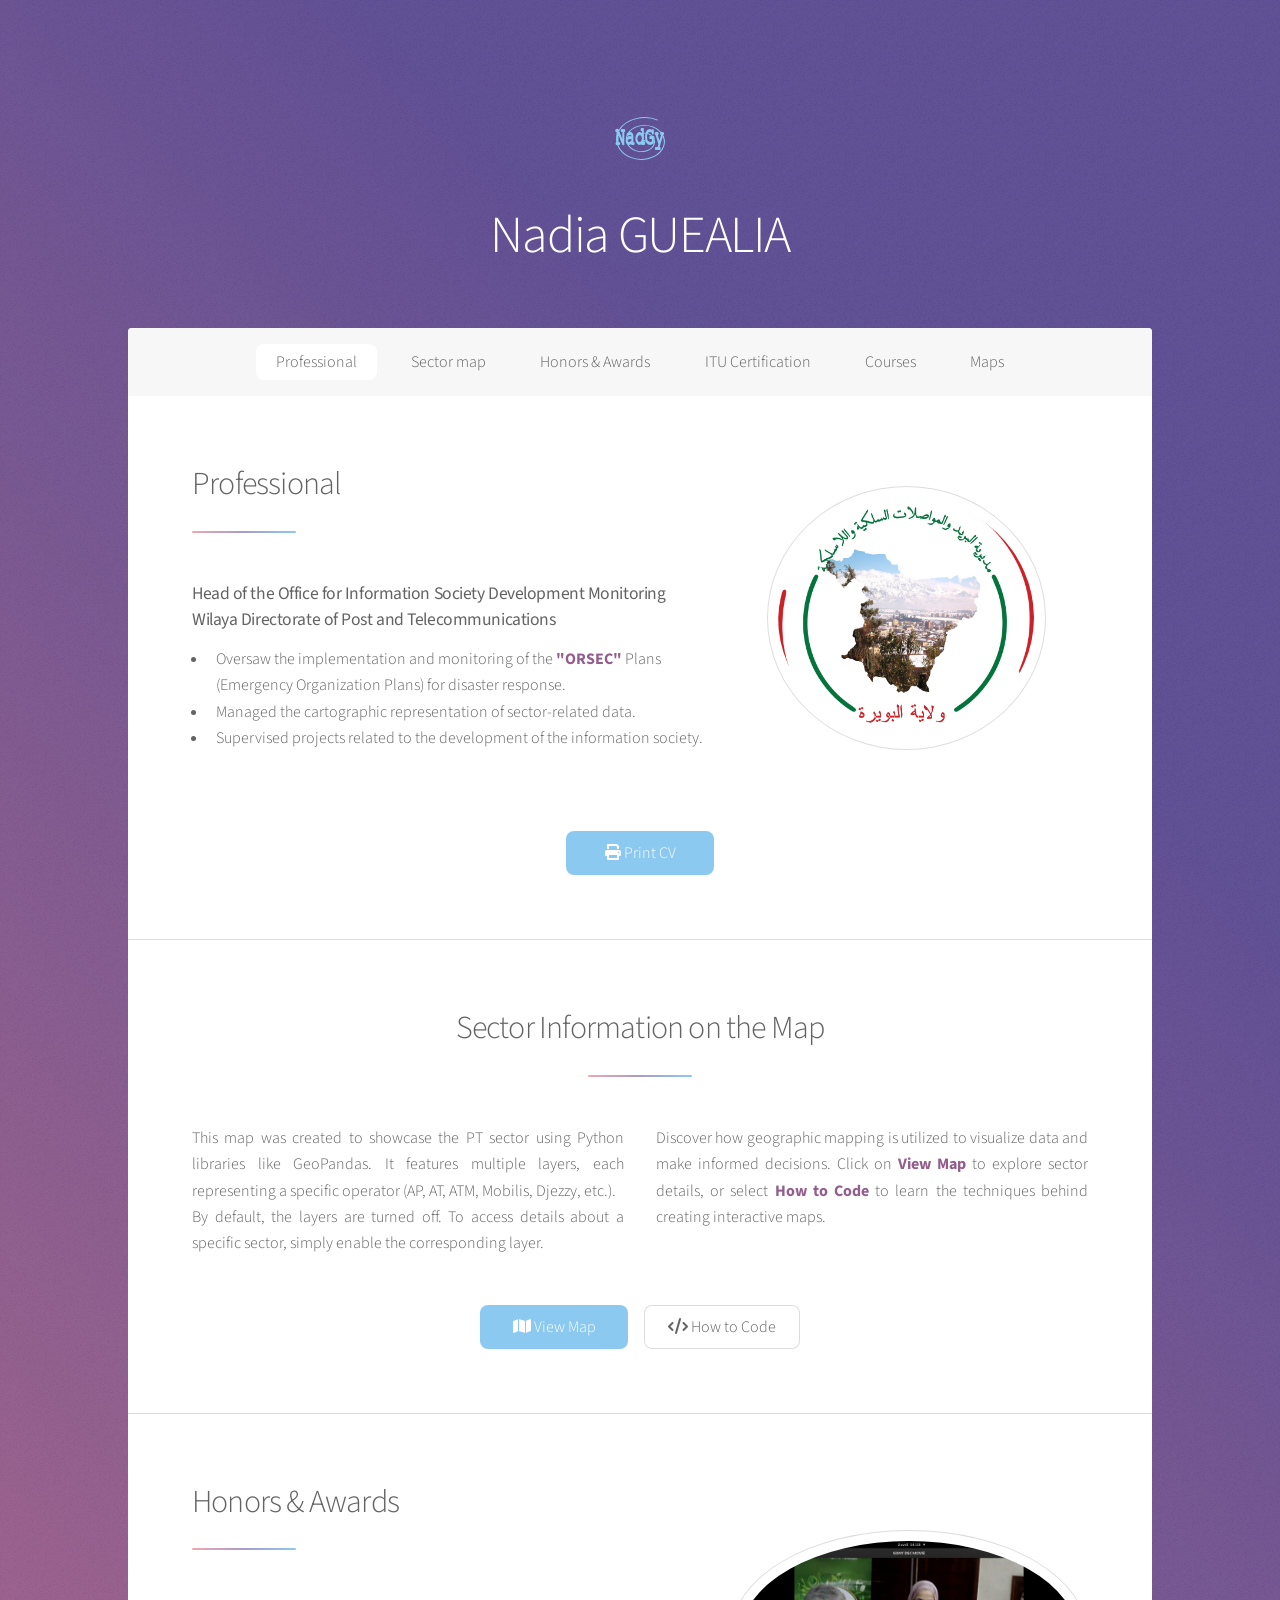
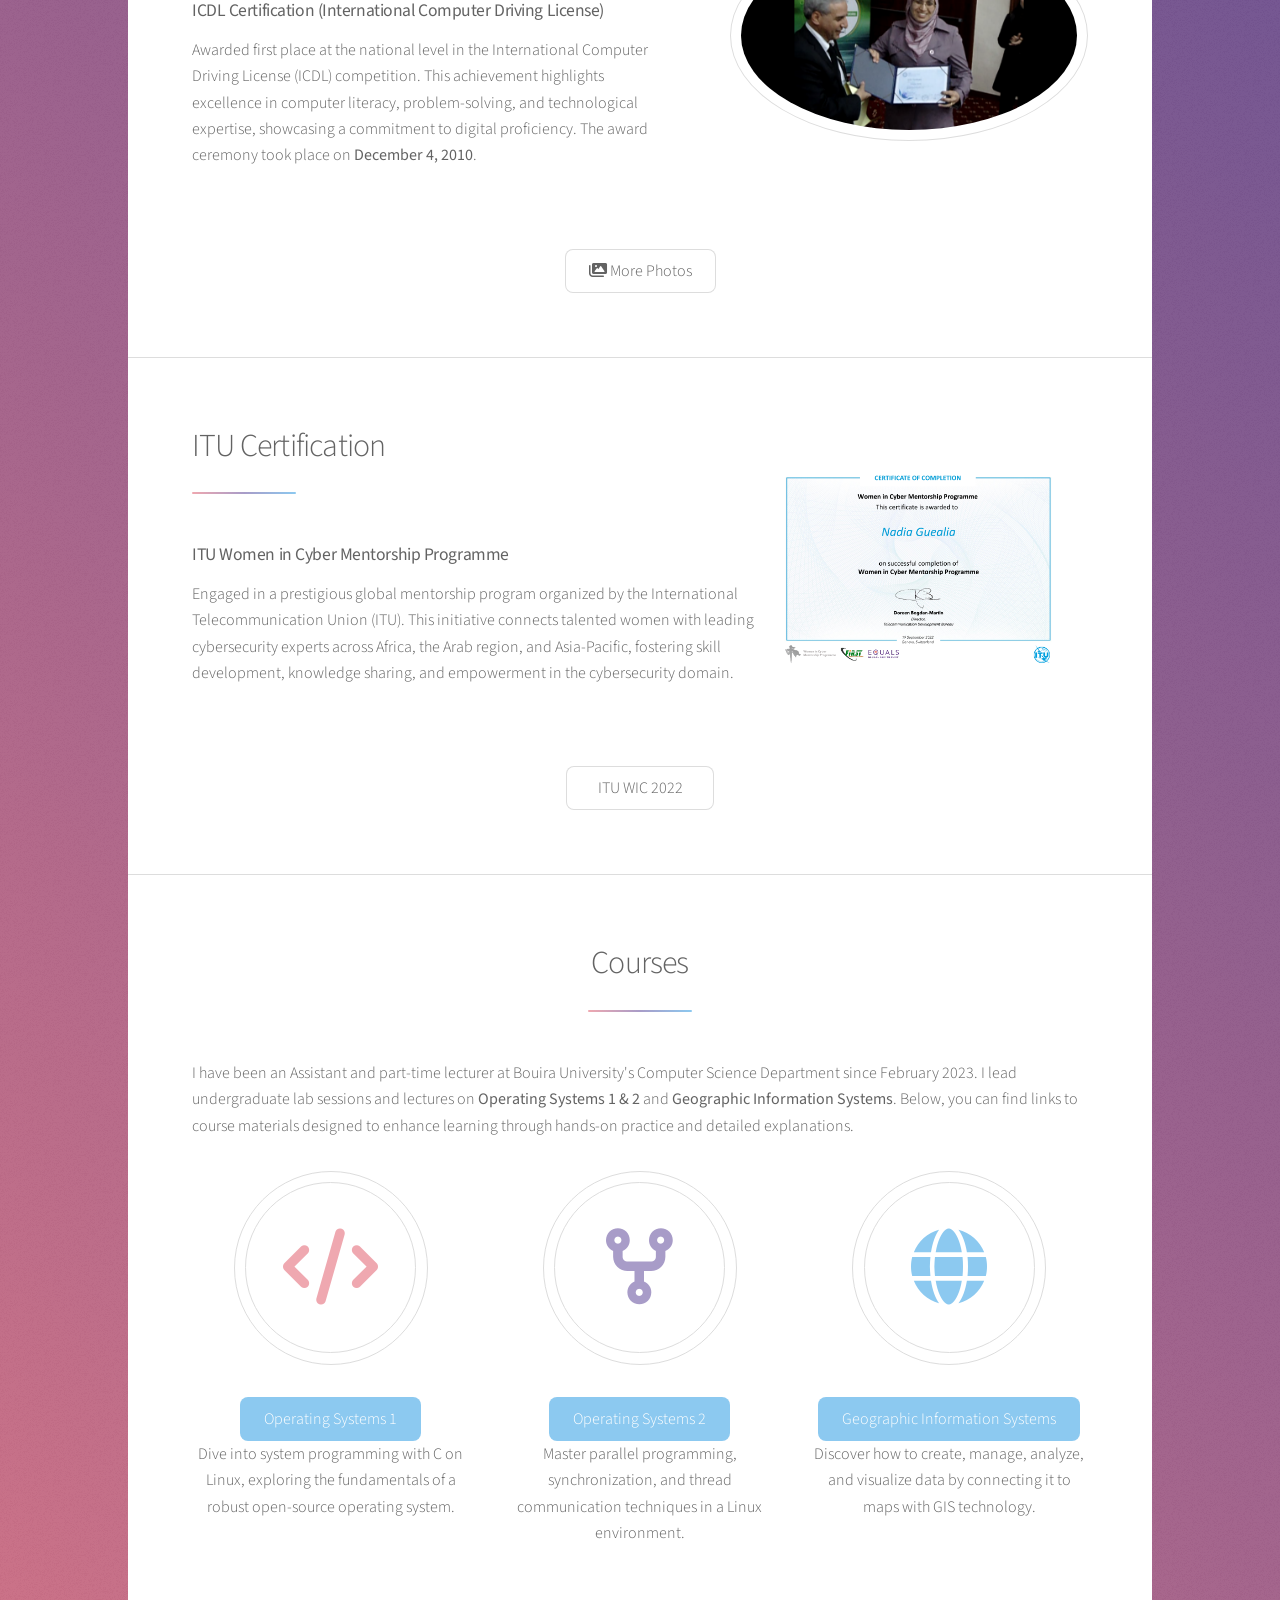
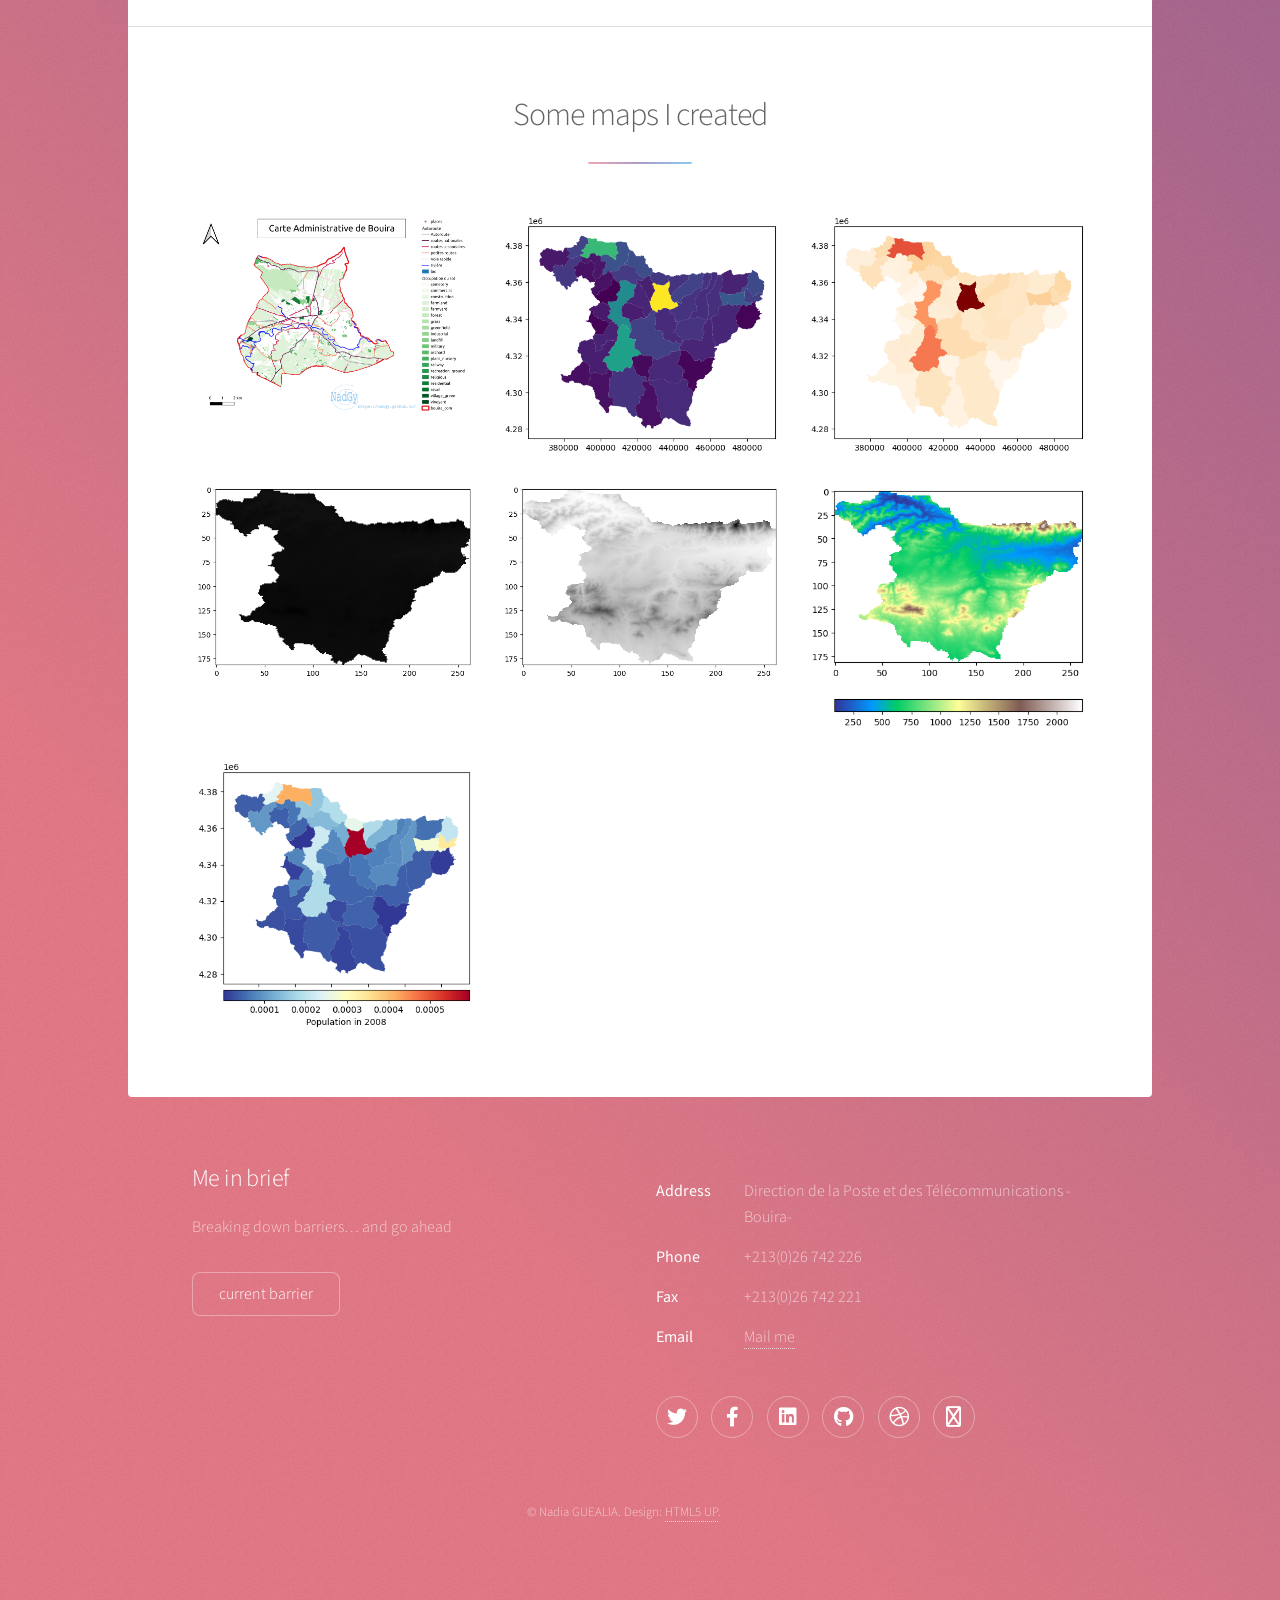
==== commit b3f35b63: "pdf cv" ====
--- a/index.html
+++ b/index.html
@@ -49,6 +49,11 @@
 									</div>
 									<span class="image right wic"><img src="images/profile.jpeg" alt="" /></span>
 								</div>	
+								<footer class="major">
+									<ul class="actions special">
+										<li><a href="cv2025/CV - Nadia Guealia.pdf" class="button primary"><i class="fa-solid fa-print"></i> Print CV</a></li>
+									</ul>
+								</footer>
 						</section>
 						<!-- Map Section -->
 							<section id="map" class="main special">
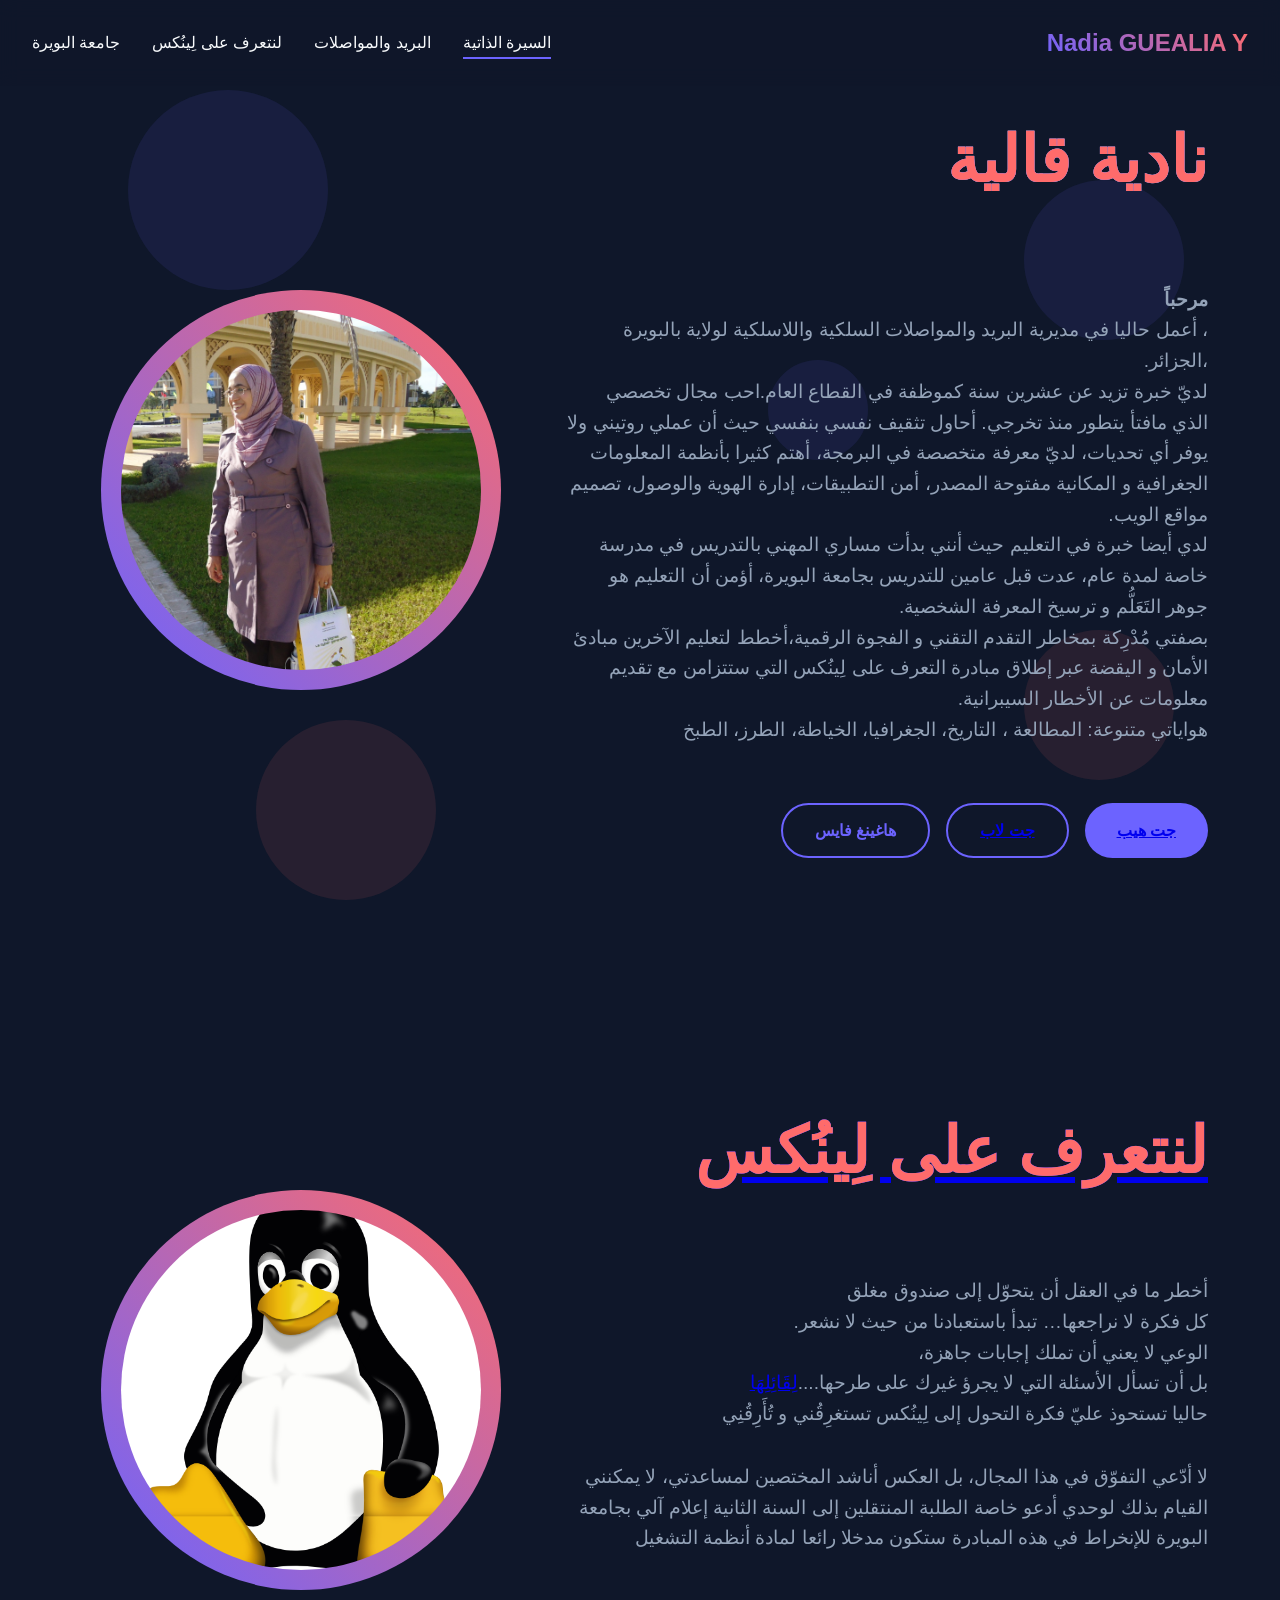
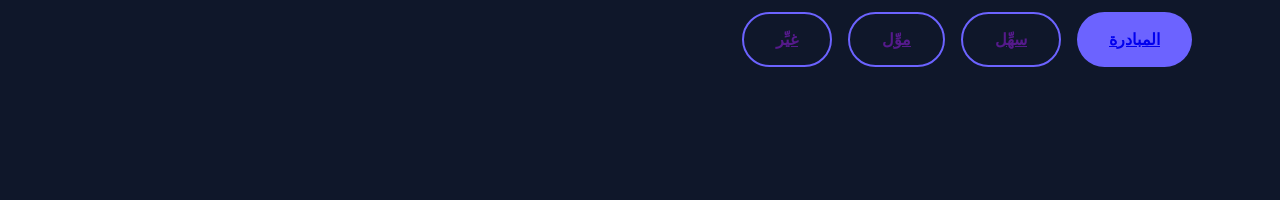
==== commit 37ff2272: "move2Linux commit" ====
--- a/index.html
+++ b/index.html
@@ -1,231 +1,114 @@
-<!DOCTYPE HTML>
-<html>
-	<head>
-		<title>My curriculum vitae</title>
-		<meta charset="utf-8" />
-		<meta name="viewport" content="width=device-width, initial-scale=1, user-scalable=no" />
-		<link rel="stylesheet" href="assets/css/main.css" />
-		<link rel="stylesheet" href="assets/css/cv-theme.css" />
-		<link rel="stylesheet" href="https://cdnjs.cloudflare.com/ajax/libs/font-awesome/6.0.0-beta3/css/all.min.css">
-
-		<noscript><link rel="stylesheet" href="assets/css/noscript.css" /></noscript>
-	</head>
-	<body class="is-preload">
-		<!-- Wrapper -->
-			<div id="wrapper">
-				<!-- Header -->
-					<header id="header" class="alt">
-						<span class="logo"><img src="images/logo.svg" alt="" /></span>
-						<h1>Nadia GUEALIA</h1>
-					</header>
-				<!-- Nav -->
-					<nav id="nav">
-						<ul>
-							<li><a href="#pro">Professional</a></li>
-							<li><a href="#map">Sector map</a></li>
-							<li><a href="#honors">Honors & Awards</a></li>
-							<li><a href="#itu" class="main special">ITU Certification</a></li>
-							<li><a href="#courses" class="active">Courses</a></li>
-							<li><a href="#map-example">Maps </a></li>
-						</ul>
-					</nav>
-				<!-- Main -->
-					<div id="main">
-						<!-- pro section -->							
-						<section id="pro" class="main">
-								<div class="spotlight">
-									<div >
-										<header class="major">
-											<h2>Professional</h2>
-										</header>
-										
-										<h4><strong> Head of the Office for Information Society Development Monitoring<br>
-											Wilaya Directorate of Post and Telecommunications</strong></h4> 
-										<ul>
-											<li>Oversaw the implementation and monitoring of the <span style="color: #935d8c; font-weight: bold;">"ORSEC"</span> Plans  <br> (Emergency Organization Plans) for disaster response.</li>
-											<li>Managed the cartographic representation of sector-related data.</li>
-											<li>Supervised projects related to the development of the information society.</li>
-										</ul>
-									</div>
-									<span class="image right wic"><img src="images/profile.jpeg" alt="" /></span>
-								</div>	
-								<footer class="major">
-									<ul class="actions special">
-										<li><a href="cv2025/CV - Nadia Guealia.pdf" class="button primary"><i class="fa-solid fa-print"></i> Print CV</a></li>
-									</ul>
-								</footer>
-						</section>
-						<!-- Map Section -->
-							<section id="map" class="main special">
-								<header class="major">
-									<h2>Sector Information on the Map</h2>
-								</header>
-								
-								<p class="content">
-									This map was created to showcase the PT sector using Python libraries like GeoPandas. It features multiple layers, each representing a specific operator (AP, AT, ATM, Mobilis, Djezzy, etc.). <br>
-									By default, the layers are turned off. To access details about a specific sector, simply enable the corresponding layer. <br>
-									Discover how geographic mapping is utilized to visualize data and make informed decisions. Click on 
-									<span style="color: #935d8c; font-weight: bold;">View Map</span> to explore sector details, or select 
-									<span style="color: #935d8c; font-weight: bold;">How to Code</span> to learn the techniques behind creating interactive maps.
-								</p>
-								<footer class="major">
-									<ul class="actions special">
-										<li><a href="Dpt.html" class="button primary"><i class="fa-solid fa-map"></i> View Map</a></li>
-										<li><a href="https://github.com/nadgy/carto-code" class="button"><i class="fa-solid fa-code"></i> How to Code</a></li>
-									</ul>
-								</footer>
-							</section>
-							<!-- Honors & Awards Section -->
-							<section id="honors" class="main">
-								<div class="spotlight">
-									<div>
-										<header class="major">
-											<h2>Honors & Awards</h2>
-										</header>
-										<h4><strong>ICDL Certification (International Computer Driving License)</strong></h4> 
-										<p>
-											Awarded first place at the national level in the International Computer Driving License (ICDL) competition. 
-											This achievement highlights excellence in computer literacy, problem-solving, and technological expertise, showcasing a commitment to digital proficiency. 
-											The award ceremony took place on <strong>December 4, 2010</strong>.
-										</p>
-									</div>
-									<span class="image right">
-										<img src="images/icdl2.png" alt="ICDL Competition Award" style="width: 100%;" />
-									</span>
-								</div>	
-								<footer class="major">
-									<ul class="actions special">
-										<li><a href="#honors" class="button"><i class="fa-solid fa-images"></i> More Photos</a></li>
-									</ul>
-								</footer>
-							</section>
-
-
-						<!-- ITU Certification Section -->
-						<section id="itu" class="main">
-							<div class="spotlight">
-								<div>
-									<header class="major">
-										<h2>ITU Certification</h2>
-									</header>
-									<h4><strong>ITU Women in Cyber Mentorship Programme</strong></h4>  
-									<p >
-										Engaged in a prestigious global mentorship program organized by the International Telecommunication Union (ITU). 
-										This initiative connects talented women with leading cybersecurity experts across Africa, the Arab region, and Asia-Pacific, fostering skill development, knowledge sharing, and empowerment in the cybersecurity domain.
-									</p>
-								</div>
-								<span class="custom-style">
-									<img src="images/wic-nad.png" alt="ITU Women in Cyber Mentorship Programme" style="width: 100%;" />
-								</span>
-							</div>	
-							<footer class="major">
-								<ul class="actions special">
-									<li>
-										<a href="https://www.itu.int/en/ITU-D/Cybersecurity/Pages/Women-in-Cyber/Women-in-Cyber-Mentorship-Programme-2022.aspx" 
-											target="_blank" 
-											class="button">
-											ITU WIC 2022 
-										</a>
-									</li>
-								</ul>
-							</footer>
-						</section>
-
-						<!-- Courses Section -->
-						<section id="courses" class="main special">
-							<header class="major">
-								<h2>Courses</h2>
-							</header>
-							<p style="text-align: left;">
-								I have been an Assistant and part-time lecturer at Bouira University's Computer Science Department since February 2023. 
-								I lead undergraduate lab sessions and lectures on <strong>Operating Systems 1 & 2</strong> and <strong>Geographic Information Systems</strong>. 
-								Below, you can find links to course materials designed to enhance learning through hands-on practice and detailed explanations.
-							</p>
-							<ul class="features">
-								<li>
-									<span class="icon solid major style1 fa-solid fa-code"></span>
-									<a href="https://nadgy.github.io/4univ/os1-index.html" target="_blank" class="button primary">Operating Systems 1</a>
-									<p>Dive into system programming with C on Linux, exploring the fundamentals of a robust open-source operating system.</p>
-								</li>
-								<li>
-									<span class="icon solid major style3 fa-solid fa-code-fork"></span>
-									<a href="https://slides.com/nadgy/os2/fullscreen" target="_blank" class="button primary">Operating Systems 2</a>
-									<p>Master parallel programming, synchronization, and thread communication techniques in a Linux environment.</p>
-								</li>
-								<li>
-									<span class="icon solid major style5 fa-solid fa-globe"></span>
-									<a href="https://nadgy.github.io/4univ/gis-index.html" target="_blank" class="button primary">Geographic Information Systems</a>
-									<p>Discover how to create, manage, analyze, and visualize data by connecting it to maps with GIS technology.</p>
-								</li>
-							</ul>
-						</section>
-
-						<!-- map-example :Image -->
-						<section id="map-example" class="main special">
-							<header class="major">
-								<h2>Some maps I created</h2>
-							</header>
-							<div class="box alt">
-								<div class="row gtr-uniform">
-									<div class="col-4"><span class="image fit"><img src="images/bouira-map.png" alt="" /></span></div>	
-									
-									<div class="col-4"><span class="image fit"><img src="images/pop_bouira.png" alt="" /></span></div>
-									<div class="col-4"><span class="image fit"><img src="images/pop_bouira2.png" alt="" /></span></div>
-									<div class="col-4"><span class="image fit"><img src="images/raster.png" alt="" /></span></div>
-									<div class="col-4"><span class="image fit"><img src="images/raster-grey.png" alt="" /></span></div>
-									<div class="col-4"><span class="image fit"><img src="images/terrain_bouira.png" alt="" /></span></div>
-									<div class="col-4"><span class="image fit"><img src="images/population_bouira.png" alt="" /></span></div>
-								</div>
-							</div>
-							
-						</section>
-						
-
-					</div>
-
-				<!-- Footer -->
-					<footer id="footer">
-						<section>
-							<h2>Me in brief</h2>
-							<p>Breaking down barriers… and go ahead</p>
-							<ul class="actions">
-								<li><a href="#" class="button">current barrier</a></li>
-							</ul>
-						</section>
-						<section>
-							<h2></h2>
-							<dl class="alt">
-								<dt>Address</dt>
-								<dd>Direction de la Poste et des Télécommunications -Bouira- </dd>
-								<dt>Phone</dt>
-								<dd>+213(0)26 742 226</dd>
-								<dt>Fax</dt>
-								<dd>+213(0)26 742 221</dd>
-								<dt>Email</dt>
-								<dd><a href="mailto:nadia.gal2022@gmail.com">Mail me</a></dd>
-							</dl>
-							<ul class="icons">
-								<li><a href="https://x.com/" class="icon brands fa-twitter alt"><span class="label">Twitter</span></a></li>
-								<li><a href="https://www.facebook.com/" class="icon brands fa-facebook-f alt"><span class="label">Facebook</span></a></li>
-								<li><a href="https://www.linkedin.com/in/nadia-guealia-8ba418157/" class="icon brands fa-linkedin alt"><span class="label">linkedin</span></a></li>
-								<li><a href="https://github.com/nadgy" class="icon brands fa-github alt"><span class="label">GitHub</span></a></li>
-								<li><a href="https://nadgy.github.io/" class="icon brands fa-dribbble alt"><span class="label">Dribbble</span></a></li>
-								<li><a href="https://elearninginfo.univ-bouira.dz/course/view.php?id=16y" class="icon fa-solid fa-graduation-cap alt"><span class="label">Graduation</span></a></li>
-							</ul>
-						</section>
-						<p class="copyright">&copy; Nadia GUEALIA. Design: <a href="https://html5up.net">HTML5 UP</a>.</p>
-					</footer>
-
-			</div>
-
-		<!-- Scripts -->
-			<script src="assets/js/jquery.min.js"></script>
-			<script src="assets/js/jquery.scrollex.min.js"></script>
-			<script src="assets/js/jquery.scrolly.min.js"></script>
-			<script src="assets/js/browser.min.js"></script>
-			<script src="assets/js/breakpoints.min.js"></script>
-			<script src="assets/js/util.js"></script>
-			<script src="assets/js/main.js"></script>
-
-	</body>
-</html>+<!DOCTYPE html>
+<html lang=ar dir=rtl>
+<head>
+    <meta charset="UTF-8">
+    <meta name="viewport" content="width=device-width, initial-scale=1.0">
+    <title>My Portfolio</title>
+    <link rel="stylesheet" href="css-js/index.css">
+     <script src="css-js/index.js"></script>
+</head>
+<body>
+    <!-- Animated Background -->
+    <div class="animated-background">
+        <div class="cube"></div>
+        <div class="cube"></div>
+        <div class="cube"></div>
+        <div class="cube"></div>
+        <div class="cube"></div>
+    </div>
+
+    <!-- Main Content -->
+    <div class="container">
+        <!-- Header Section -->
+        <header class="header">
+            <div class="logo">Nadia GUEALIA Y</div>
+            <nav class="nav">
+                <div class="nav-toggle">
+                    <span></span>
+                    <span></span>
+                    <span></span>
+                </div>
+                <ul class="nav-links">
+                    <li><a href="AboutMe.html" class="active">السيرة الذاتية</a></li>
+                    <li><a href="Dpt.html">البريد والمواصلات</a></li>
+                    <li><a href="https://dzlinux-277f14.gitlab.io/">لنتعرف على  لِينُكس</a></li>
+                    <li><a href="https://nadgy.github.io/4univ/">جامعة البويرة</a></li>
+                </ul>
+            </nav>
+        </header>
+
+        <!-- Hero Section -->
+        <section id="home" class="hero">
+            <div class="hero-content">
+                <div class="hero-text">
+                    <h1 class="glitch-text" data-text="نادية قالية"> نادية قالية</h1>
+                    <div class="typing-container">
+                        <span class="typing"></span>
+                    </div>
+                    <p class="hero-description">  <strong>مرحباً</strong><br> ، أعمل حاليا في مديرية البريد والمواصلات السلكية واللاسلكية لولاية بالبويرة ،الجزائر.<br>
+
+لديّ خبرة تزيد عن عشرين سنة كموظفة في القطاع العام.احب مجال تخصصي الذي مافتأ يتطور منذ تخرجي. أحاول تثقيف نفسي بنفسي حيث أن عملي روتيني ولا يوفر أي تحديات، لديّ معرفة متخصصة في البرمجة، أهتم كثيرا بأنظمة المعلومات الجغرافية و المكانية مفتوحة المصدر، أمن التطبيقات، إدارة الهوية والوصول، تصميم مواقع الويب.<br>
+لدي أيضا خبرة في التعليم حيث أنني بدأت مساري المهني بالتدريس في مدرسة خاصة لمدة عام، عدت قبل عامين للتدريس بجامعة البويرة، أؤمن أن التعليم هو جوهر التَعَلُّم و ترسيخ المعرفة الشخصية.<br>
+بصفتي مُدْرِكة بمخاطر التقدم التقني و الفجوة الرقمية،أخطط لتعليم الآخرين مبادئ اﻷمان و اليقضة عبر إطلاق مبادرة التعرف على لِينُكس التي ستتزامن مع تقديم معلومات عن اﻷخطار السيبرانية.
+ <br>
+ هواياتي متنوعة: المطالعة ، التاريخ، الجغرافيا، الخياطة، الطرز، الطبخ
+<br>
+
+
+</p>
+
+                    <br>
+                    <div class="cta-buttons">
+                        <button class="btn primary">  <a href="https://github.com/nadgy">جت هيب</a> </button>
+                        <button class="btn secondary"><a href="https://gitlab.com/nadgy">جت لاب</a></button>
+                        <button class="btn secondary"> هاغينغ فايس</button>
+                    </div>
+                </div>
+                <div class="hero-image">
+                    <div class="circle-container">
+                        <div class="circle"></div>
+                        <img src="images/nadgy.jpeg" alt="tux" class="profile-img">
+                    </div>
+                </div>
+            </div>
+        </section>
+       <!-- Hero Section -->
+        <section id="home" class="hero">
+            <div class="hero-content">
+                <div class="hero-text">
+                    <h1 class="glitch-text" data-text="لنتعرف على  لِينُكس"> <a href="https://dzlinux-277f14.gitlab.io/">  لنتعرف على  لِينُكس </a></h1>
+                    <div class="typing-container">
+                        <span class="typing"></span>
+                    </div>
+                    <p class="hero-description"> أخطر ما في العقل أن يتحوّل إلى صندوق مغلق<br>
+كل فكرة لا نراجعها… تبدأ باستعبادنا من حيث لا نشعر.<br>
+الوعي لا يعني أن تملك إجابات جاهزة،<br>
+بل أن تسأل الأسئلة التي لا يجرؤ غيرك على طرحها....<a href="https://x.com/Drbakkar/status/1937556859122254009" >لِقَائِلِهَا<a> <br>
+    حاليا تستحوذ عليّ فكرة التحول إلى لِينُكس تستغرِقُني و تُأَرِقُنِي</p>
+
+<p class="hero-description">
+    لا أدّعي التفوّق في هذا المجال، بل العكس أناشد المختصين لمساعدتي، لا يمكنني القيام بذلك لوحدي
+أدعو خاصة الطلبة المنتقلين إلى السنة الثانية إعلام آلي بجامعة البويرة للإنخراط في هذه المبادرة ستكون مدخلا رائعا لمادة أنظمة التشغيل <br>
+</p>
+                    <br>
+                    <div class="cta-buttons">
+                        <button class="btn primary"><a href="https://dzlinux-277f14.gitlab.io/">المبادرة</a>    </button>
+                        <button class="btn secondary"> <a href="">سهِّل </a></button>
+                        <button class="btn secondary"> <a href="">موِّل </a>  </button>
+                        <button class="btn secondary"> <a href="">غيِّر  </a>  </button>
+                    </div>
+                </div>
+                <div class="hero-image">
+                    <div class="circle-container">
+                        <div class="circle"></div>
+                        <img src="images/tux.png" alt="tux" class="profile-img">
+                    </div>
+                </div>
+            </div>
+        </section>
+
+    </div>
+</body>
+</html>
+
+
--- a/css-js/index.css
+++ b/css-js/index.css
@@ -0,0 +1,522 @@
+/* Variables */
+:root {
+    --primary: #6C63FF;
+    --secondary: #FF6B6B;
+    --background: #0F172A;
+    --surface: #1E293B;
+    --text: #F8FAFC;
+    --text-secondary: #94A3B8;
+    --transition: all 0.3s ease;
+}
+
+/* Reset & Base Styles */
+* {
+    margin: 0;
+    padding: 0;
+    box-sizing: border-box;
+}
+
+html {
+    scroll-behavior: smooth;
+}
+
+body {
+    font-family: 'Inter', sans-serif;
+    background-color: var(--background);
+    color: var(--text);
+    line-height: 1.6;
+    overflow-x: hidden;
+}
+
+/* Animated Background */
+.animated-background {
+    position: fixed;
+    width: 100vw;
+    height: 100vh;
+    top: 0;
+    left: 0;
+    z-index: -1;
+    overflow: hidden;
+}
+
+.cube {
+    position: absolute;
+    background: var(--primary);
+    opacity: 0.1;
+    border-radius: 50%;
+    animation: float 15s infinite;
+}
+
+.cube:nth-child(1) {
+    width: 200px;
+    height: 200px;
+    top: 10%;
+    left: 10%;
+    animation-delay: 0s;
+}
+
+.cube:nth-child(2) {
+    width: 150px;
+    height: 150px;
+    top: 70%;
+    left: 80%;
+    animation-delay: -2s;
+    background: var(--secondary);
+}
+
+.cube:nth-child(3) {
+    width: 100px;
+    height: 100px;
+    top: 40%;
+    left: 60%;
+    animation-delay: -4s;
+}
+
+.cube:nth-child(4) {
+    width: 180px;
+    height: 180px;
+    top: 80%;
+    left: 20%;
+    animation-delay: -6s;
+    background: var(--secondary);
+}
+
+.cube:nth-child(5) {
+    width: 160px;
+    height: 160px;
+    top: 20%;
+    left: 80%;
+    animation-delay: -8s;
+}
+
+@keyframes float {
+    0%, 100% {
+        transform: translateY(0) rotate(0deg);
+    }
+    50% {
+        transform: translateY(-100px) rotate(180deg);
+    }
+}
+
+/* Container */
+.container {
+    max-width: 1200px;
+    margin: 0 auto;
+    padding: 0 2rem;
+}
+
+/* Header */
+.header {
+    position: fixed;
+    top: 0;
+    left: 0;
+    width: 100%;
+    padding: 1.5rem 2rem;
+    background: rgba(15, 23, 42, 0.8);
+    backdrop-filter: blur(10px);
+    z-index: 1000;
+    display: flex;
+    justify-content: space-between;
+    align-items: center;
+}
+
+.logo {
+    font-size: 1.5rem;
+    font-weight: 700;
+    background: linear-gradient(45deg, var(--primary), var(--secondary));
+    -webkit-background-clip: text;
+    -webkit-text-fill-color: transparent;
+}
+
+.nav-links {
+    display: flex;
+    gap: 2rem;
+    list-style: none;
+}
+
+.nav-links a {
+    color: var(--text);
+    text-decoration: none;
+    font-weight: 500;
+    position: relative;
+    padding: 0.5rem 0;
+}
+
+.nav-links a::after {
+    content: '';
+    position: absolute;
+    bottom: 0;
+    left: 0;
+    width: 0;
+    height: 2px;
+    background: var(--primary);
+    transition: var(--transition);
+}
+
+.nav-links a:hover::after,
+.nav-links a.active::after {
+    width: 100%;
+}
+
+/* Hero Section */
+.hero {
+    min-height: 100vh;
+    display: flex;
+    align-items: center;
+    padding-top: 5rem;
+}
+
+.hero-content {
+    display: grid;
+    grid-template-columns: 1.2fr 0.8fr;
+    gap: 4rem;
+    align-items: center;
+}
+
+.hero-text h1 {
+    font-size: 4rem;
+    line-height: 1.2;
+    margin-bottom: 1.5rem;
+}
+
+.glitch-text {
+    position: relative;
+    animation: glitch 3s infinite;
+}
+
+.glitch-text::before,
+.glitch-text::after {
+    content: attr(data-text);
+    position: absolute;
+    top: 0;
+    left: 0;
+    width: 100%;
+    height: 100%;
+}
+
+.glitch-text::before {
+    color: var(--primary);
+    animation: glitch-top 1.5s infinite linear alternate-reverse;
+}
+
+.glitch-text::after {
+    color: var(--secondary);
+    animation: glitch-bottom 1.5s infinite linear alternate-reverse;
+}
+
+@keyframes glitch-top {
+    0% {
+        transform: translate(-2px, -2px);
+    }
+    100% {
+        transform: translate(2px, 2px);
+    }
+}
+
+@keyframes glitch-bottom {
+    0% {
+        transform: translate(2px, 2px);
+    }
+    100% {
+        transform: translate(-2px, -2px);
+    }
+}
+
+.typing-container {
+    height: 30px;
+    margin-bottom: 2rem;
+}
+
+.typing {
+    color: var(--primary);
+    font-size: 1.5rem;
+    font-weight: 500;
+}
+
+.hero-description {
+    color: var(--text-secondary);
+    font-size: 1.2rem;
+    margin-bottom: 2rem;
+}
+
+.circle-container {
+    position: relative;
+    width: 400px;
+    height: 400px;
+}
+
+.circle {
+    position: absolute;
+    width: 100%;
+    height: 100%;
+    border-radius: 50%;
+    background: linear-gradient(45deg, var(--primary), var(--secondary));
+    animation: rotate 10s linear infinite;
+}
+
+.profile-img {
+    position: absolute;
+    width: 90%;
+    height: 90%;
+    top: 5%;
+    left: 5%;
+    border-radius: 50%;
+    object-fit: cover;
+}
+
+@keyframes rotate {
+    from {
+        transform: rotate(0deg);
+    }
+    to {
+        transform: rotate(360deg);
+    }
+}
+
+/* Buttons */
+.cta-buttons {
+    display: flex;
+    gap: 1rem;
+}
+
+.btn {
+    padding: 1rem 2rem;
+    border: none;
+    border-radius: 50px;
+    font-size: 1rem;
+    font-weight: 600;
+    cursor: pointer;
+    transition: var(--transition);
+}
+
+.btn.small {
+    padding: 0.5rem 1rem;
+    font-size: 0.9rem;
+}
+
+.btn.primary {
+    background: var(--primary);
+    color: white;
+}
+
+.btn.secondary {
+    background: transparent;
+    border: 2px solid var(--primary);
+    color: var(--primary);
+}
+
+.btn:hover {
+    transform: translateY(-3px);
+    box-shadow: 0 10px 20px rgba(108, 99, 255, 0.2);
+}
+
+/* Work Section */
+.work {
+    padding: 8rem 0;
+}
+
+.section-title {
+    font-size: 2.5rem;
+    margin-bottom: 4rem;
+    text-align: center;
+    background: linear-gradient(45deg, var(--primary), var(--secondary));
+    -webkit-background-clip: text;
+    -webkit-text-fill-color: transparent;
+}
+
+.work-grid {
+    display: grid;
+    grid-template-columns: repeat(auto-fit, minmax(300px, 1fr));
+    gap: 2rem;
+}
+
+.work-card {
+    background: var(--surface);
+    border-radius: 20px;
+    overflow: hidden;
+    transition: var(--transition);
+}
+
+.work-card:hover {
+    transform: translateY(-10px);
+}
+
+.work-image {
+    width: 100%;
+    height: 200px;
+    overflow: hidden;
+}
+
+.work-image img {
+    width: 100%;
+    height: 100%;
+    object-fit: cover;
+    transition: var(--transition);
+}
+
+.work-card:hover .work-image img {
+    transform: scale(1.1);
+}
+
+.work-content {
+    padding: 1.5rem;
+}
+
+.work-content h3 {
+    margin-bottom: 0.5rem;
+}
+
+.work-content p {
+    color: var(--text-secondary);
+    margin-bottom: 1rem;
+}
+
+/* About Section */
+.about {
+    padding: 8rem 0;
+}
+
+.skills {
+    max-width: 600px;
+    margin: 0 auto;
+}
+
+.skill-card {
+    margin-bottom: 2rem;
+}
+
+.skill-title {
+    margin-bottom: 0.5rem;
+    color: var(--text-secondary);
+}
+
+.skill-bar {
+    height: 10px;
+    background: var(--surface);
+    border-radius: 5px;
+    overflow: hidden;
+}
+
+.skill-progress {
+    height: 100%;
+    background: linear-gradient(45deg, var(--primary), var(--secondary));
+    width: 0;
+    transition: width 1.5s ease-in-out;
+}
+
+/* Contact Section */
+.contact {
+    padding: 8rem 0;
+}
+
+.contact-container {
+    max-width: 600px;
+    margin: 0 auto;
+}
+
+.form-group {
+    position: relative;
+    margin-bottom: 2rem;
+}
+
+.form-group input,
+.form-group textarea {
+    width: 100%;
+    padding: 1rem;
+    background: var(--surface);
+    border: none;
+    border-radius: 5px;
+    color: var(--text);
+    font-size: 1rem;
+}
+
+.form-group textarea {
+    height: 150px;
+    resize: none;
+}
+
+.form-group label {
+    position: absolute;
+    left: 1rem;
+    top: 1rem;
+    color: var(--text-secondary);
+    transition: var(--transition);
+    pointer-events: none;
+}
+
+.form-group input:focus ~ label,
+.form-group textarea:focus ~ label,
+.form-group input:valid ~ label,
+.form-group textarea:valid ~ label {
+    top: -0.5rem;
+    left: 0;
+    font-size: 0.8rem;
+    color: var(--primary);
+}
+
+.line {
+    position: absolute;
+    bottom: 0;
+    left: 0;
+    width: 0;
+    height: 2px;
+    background: var(--primary);
+    transition: var(--transition);
+}
+
+.form-group input:focus ~ .line,
+.form-group textarea:focus ~ .line {
+    width: 100%;
+}
+
+/* Responsive Design */
+@media (max-width: 768px) {
+    .hero-content {
+        grid-template-columns: 1fr;
+        text-align: center;
+    }
+
+    .circle-container {
+        width: 300px;
+        height: 300px;
+        margin: 0 auto;
+    }
+
+    .nav-toggle {
+        display: block;
+    }
+
+    .nav-links {
+        position: fixed;
+        top: 80px;
+        left: 0;
+        width: 100%;
+        background: var(--surface);
+        padding: 2rem;
+        flex-direction: column;
+        text-align: center;
+        transform: translateY(-100%);
+        transition: var(--transition);
+    }
+
+    .nav-links.active {
+        transform: translateY(0);
+    }
+}
+
+@media (max-width: 480px) {
+    .hero-text h1 {
+        font-size: 2.5rem;
+    }
+
+    .circle-container {
+        width: 250px;
+        height: 250px;
+    }
+
+    .cta-buttons {
+        flex-direction: column;
+    }
+}
+
+
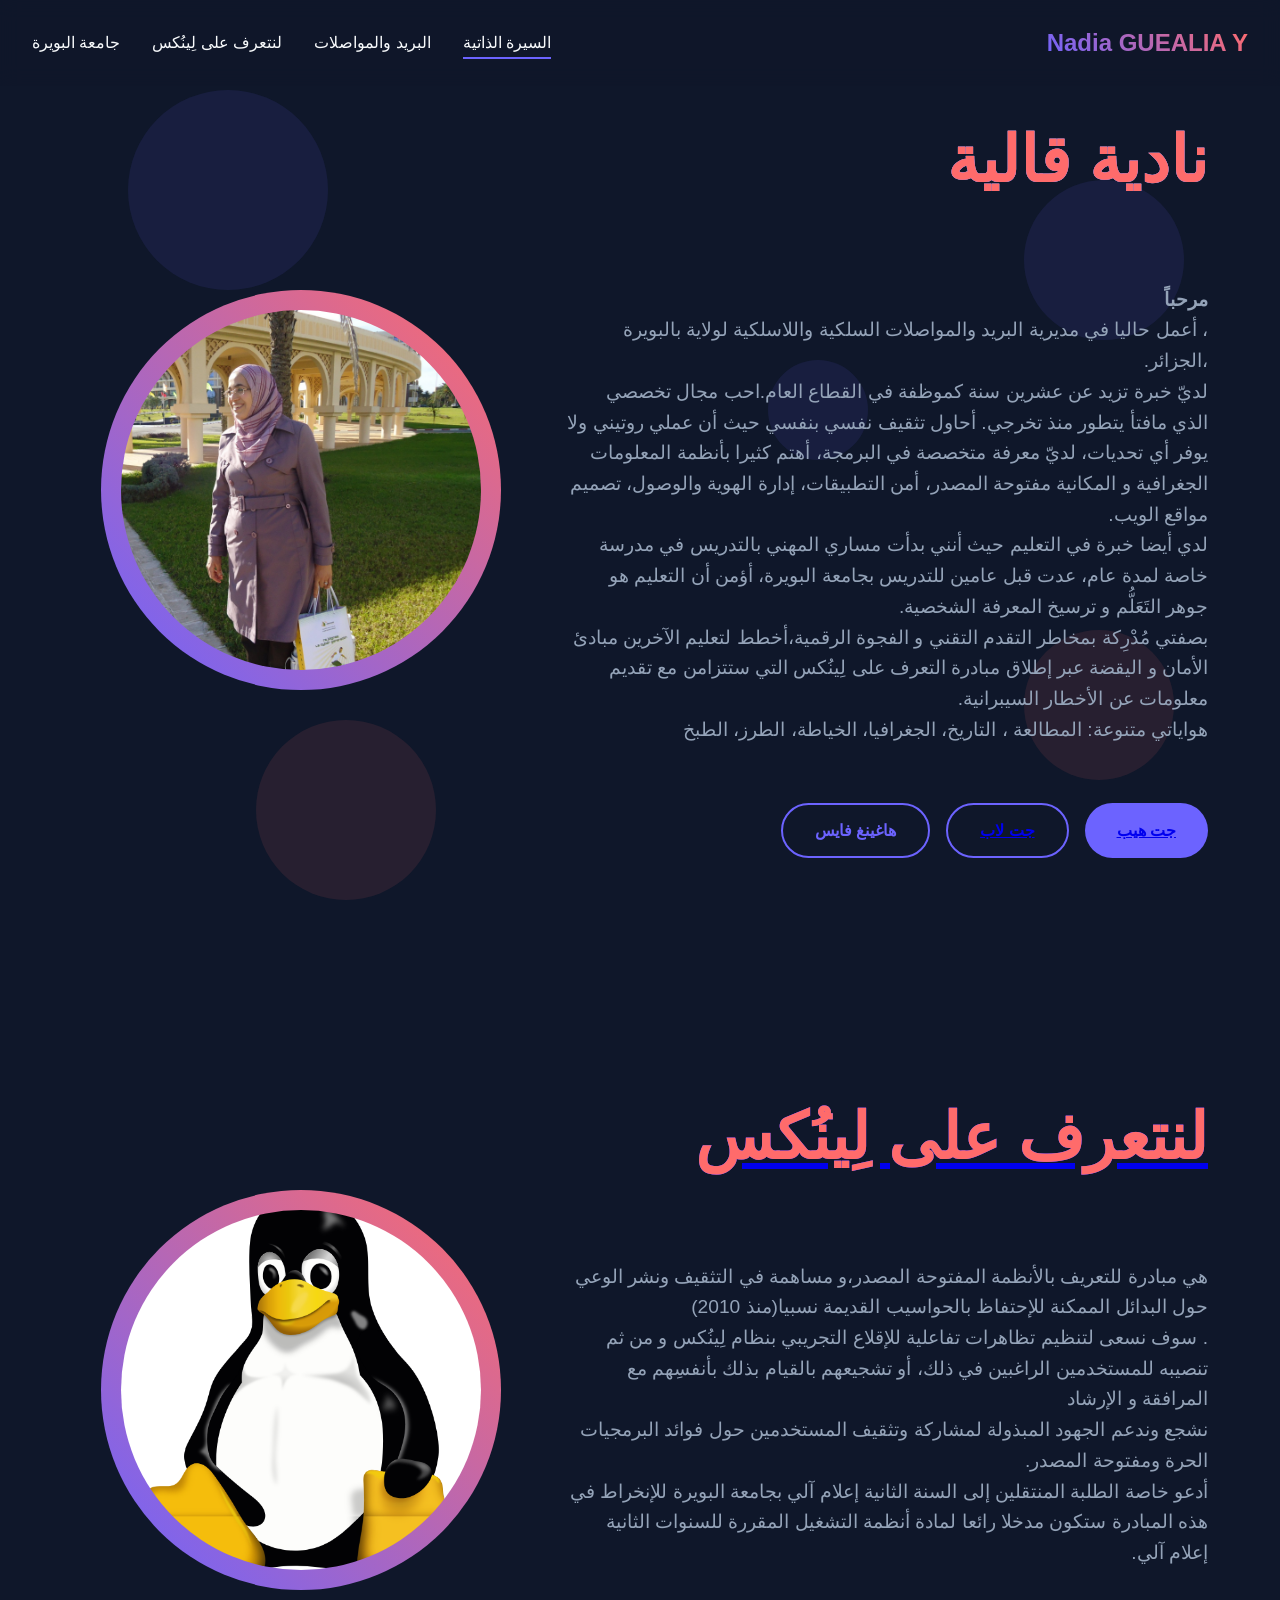
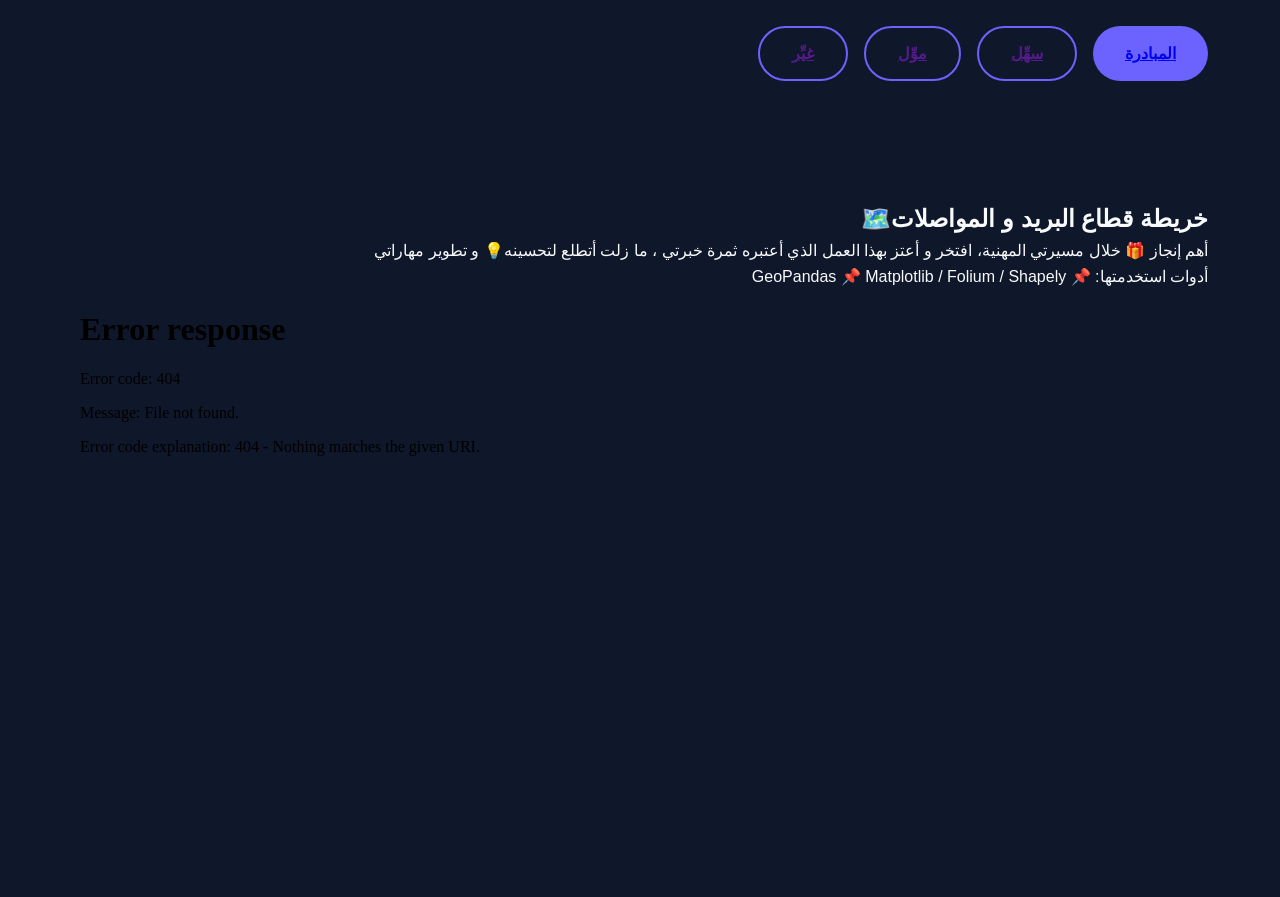
==== commit 1fe9956e: "initial commit" ====
--- a/index.html
+++ b/index.html
@@ -80,15 +80,12 @@
                     <div class="typing-container">
                         <span class="typing"></span>
                     </div>
-                    <p class="hero-description"> أخطر ما في العقل أن يتحوّل إلى صندوق مغلق<br>
-كل فكرة لا نراجعها… تبدأ باستعبادنا من حيث لا نشعر.<br>
-الوعي لا يعني أن تملك إجابات جاهزة،<br>
-بل أن تسأل الأسئلة التي لا يجرؤ غيرك على طرحها....<a href="https://x.com/Drbakkar/status/1937556859122254009" >لِقَائِلِهَا<a> <br>
-    حاليا تستحوذ عليّ فكرة التحول إلى لِينُكس تستغرِقُني و تُأَرِقُنِي</p>
-
+                  
 <p class="hero-description">
-    لا أدّعي التفوّق في هذا المجال، بل العكس أناشد المختصين لمساعدتي، لا يمكنني القيام بذلك لوحدي
-أدعو خاصة الطلبة المنتقلين إلى السنة الثانية إعلام آلي بجامعة البويرة للإنخراط في هذه المبادرة ستكون مدخلا رائعا لمادة أنظمة التشغيل <br>
+ هي مبادرة للتعريف بالأنظمة المفتوحة المصدر،و مساهمة في التثقيف ونشر الوعي حول البدائل الممكنة للإحتفاظ بالحواسيب القديمة نسبيا(منذ 2010) <br>.
+سوف نسعى لتنظيم تظاهرات تفاعلية للإقلاع التجريبي بنظام لِينُكس و من ثم تنصيبه للمستخدمين الراغبين في ذلك، أو تشجيعهم بالقيام بذلك بأنفسِهم مع المرافقة و اﻹرشاد <br>  
+نشجع وندعم الجهود المبذولة لمشاركة وتثقيف المستخدمين حول فوائد البرمجيات الحرة ومفتوحة المصدر.
+  <br>أدعو خاصة الطلبة المنتقلين إلى السنة الثانية إعلام آلي بجامعة البويرة للإنخراط في هذه المبادرة ستكون مدخلا رائعا لمادة أنظمة التشغيل المقررة للسنوات الثانية إعلام آلي. 
 </p>
                     <br>
                     <div class="cta-buttons">
@@ -106,7 +103,17 @@
                 </div>
             </div>
         </section>
+        <h2>خريطة قطاع البريد و المواصلات🗺️</h2>
+        <p>
+            أهم إنجاز 🎁 خلال مسيرتي المهنية، افتخر و أعتز بهذا العمل الذي أعتبره ثمرة خبرتي ، ما زلت أتطلع لتحسينه💡 و تطوير مهاراتي <br>
+            أدوات استخدمتها:
+📌 GeoPandas
+📌 Matplotlib / Folium / Shapely 
 
+ 
+        </p>
+        <iframe src="Dpt.html".html" width="100%" height="600" style="border:none;"></iframe>
+        
     </div>
 </body>
 </html>
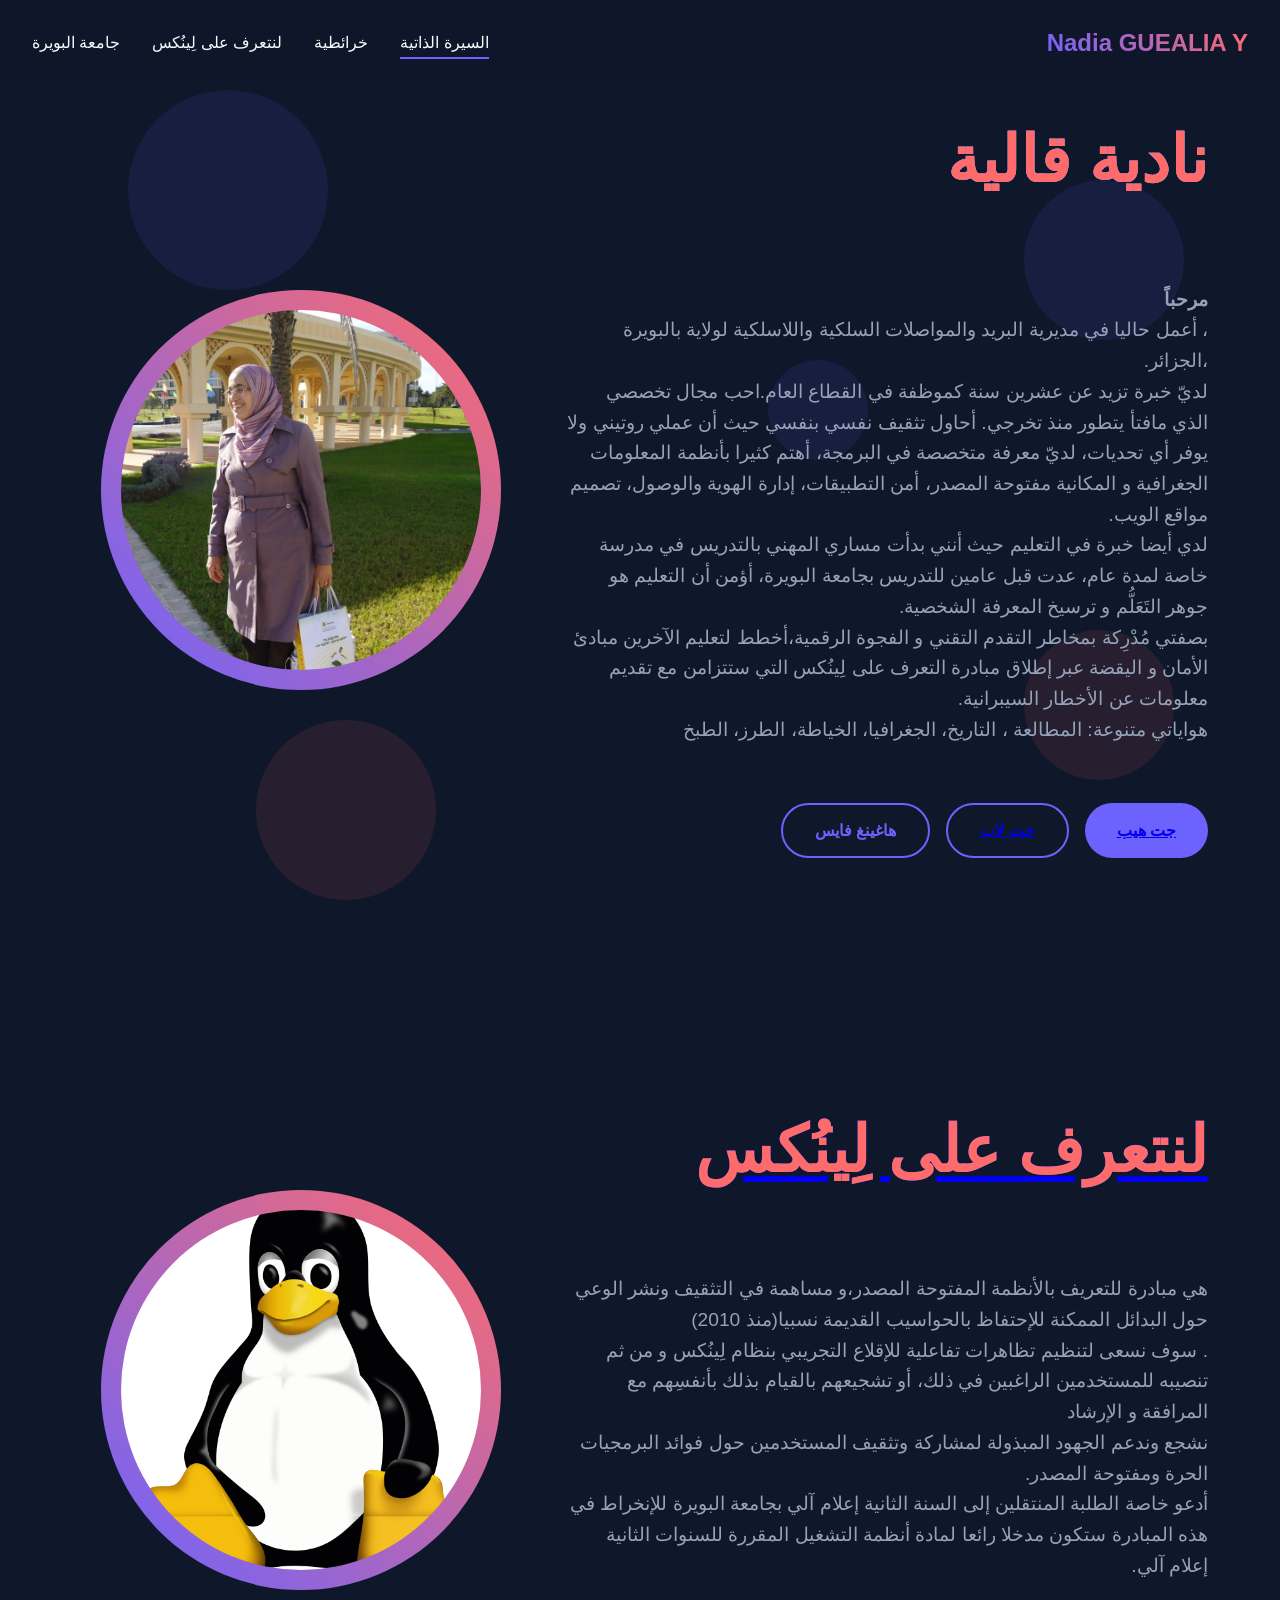
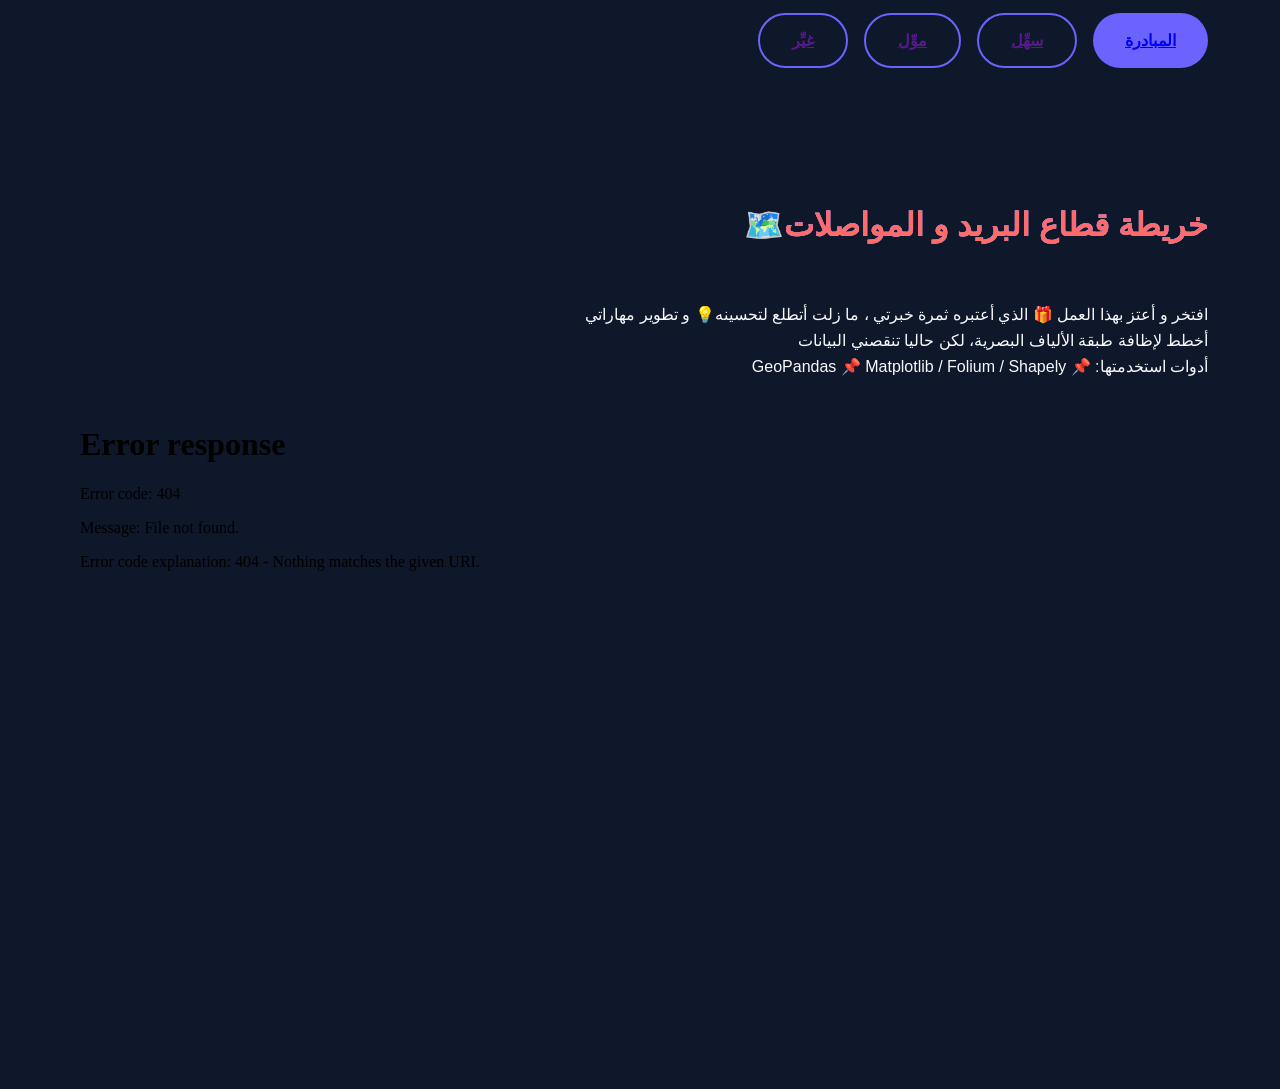
==== commit 23a2cff7: "add archive" ====
--- a/index.html
+++ b/index.html
@@ -30,7 +30,7 @@
                 </div>
                 <ul class="nav-links">
                     <li><a href="AboutMe.html" class="active">السيرة الذاتية</a></li>
-                    <li><a href="Dpt.html">البريد والمواصلات</a></li>
+                    <li><a href="theStory.html">خرائطية</a></li>
                     <li><a href="https://dzlinux-277f14.gitlab.io/">لنتعرف على  لِينُكس</a></li>
                     <li><a href="https://nadgy.github.io/4univ/">جامعة البويرة</a></li>
                 </ul>
@@ -73,7 +73,7 @@
             </div>
         </section>
        <!-- Hero Section -->
-        <section id="home" class="hero">
+        <section id="linux" class="hero">
             <div class="hero-content">
                 <div class="hero-text">
                     <h1 class="glitch-text" data-text="لنتعرف على  لِينُكس"> <a href="https://dzlinux-277f14.gitlab.io/">  لنتعرف على  لِينُكس </a></h1>
@@ -81,13 +81,13 @@
                         <span class="typing"></span>
                     </div>
                   
-<p class="hero-description">
- هي مبادرة للتعريف بالأنظمة المفتوحة المصدر،و مساهمة في التثقيف ونشر الوعي حول البدائل الممكنة للإحتفاظ بالحواسيب القديمة نسبيا(منذ 2010) <br>.
-سوف نسعى لتنظيم تظاهرات تفاعلية للإقلاع التجريبي بنظام لِينُكس و من ثم تنصيبه للمستخدمين الراغبين في ذلك، أو تشجيعهم بالقيام بذلك بأنفسِهم مع المرافقة و اﻹرشاد <br>  
-نشجع وندعم الجهود المبذولة لمشاركة وتثقيف المستخدمين حول فوائد البرمجيات الحرة ومفتوحة المصدر.
-  <br>أدعو خاصة الطلبة المنتقلين إلى السنة الثانية إعلام آلي بجامعة البويرة للإنخراط في هذه المبادرة ستكون مدخلا رائعا لمادة أنظمة التشغيل المقررة للسنوات الثانية إعلام آلي. 
-</p>
-                    <br>
+                        <p class="hero-description">
+                            هي مبادرة للتعريف بالأنظمة المفتوحة المصدر،و مساهمة في التثقيف ونشر الوعي حول البدائل الممكنة للإحتفاظ بالحواسيب القديمة نسبيا(منذ 2010) <br>.
+                            سوف نسعى لتنظيم تظاهرات تفاعلية للإقلاع التجريبي بنظام لِينُكس و من ثم تنصيبه للمستخدمين الراغبين في ذلك، أو تشجيعهم بالقيام بذلك بأنفسِهم مع المرافقة و اﻹرشاد <br>  
+                            نشجع وندعم الجهود المبذولة لمشاركة وتثقيف المستخدمين حول فوائد البرمجيات الحرة ومفتوحة المصدر.
+                            <br>أدعو خاصة الطلبة المنتقلين إلى السنة الثانية إعلام آلي بجامعة البويرة للإنخراط في هذه المبادرة ستكون مدخلا رائعا لمادة أنظمة التشغيل المقررة للسنوات الثانية إعلام آلي. 
+                        </p>
+                    
                     <div class="cta-buttons">
                         <button class="btn primary"><a href="https://dzlinux-277f14.gitlab.io/">المبادرة</a>    </button>
                         <button class="btn secondary"> <a href="">سهِّل </a></button>
@@ -103,18 +103,29 @@
                 </div>
             </div>
         </section>
-        <h2>خريطة قطاع البريد و المواصلات🗺️</h2>
-        <p>
-            أهم إنجاز 🎁 خلال مسيرتي المهنية، افتخر و أعتز بهذا العمل الذي أعتبره ثمرة خبرتي ، ما زلت أتطلع لتحسينه💡 و تطوير مهاراتي <br>
-            أدوات استخدمتها:
-📌 GeoPandas
-📌 Matplotlib / Folium / Shapely 
-
- 
-        </p>
-        <iframe src="Dpt.html".html" width="100%" height="600" style="border:none;"></iframe>
+        <h1 class="glitch-text" data-text="خريطة قطاع البريد و المواصلات">  خريطة قطاع البريد و المواصلات🗺️</h1><br><br>
+        
+                    <h2></h2>
+                    <p>
+                        افتخر و أعتز بهذا العمل 🎁 الذي أعتبره ثمرة خبرتي ، ما زلت أتطلع لتحسينه💡  و تطوير مهاراتي <br>
+                            أخطط لإظافة طبقة الألياف البصرية، لكن حاليا تنقصني البيانات <br>
+                        أدوات استخدمتها:
+                            📌 GeoPandas
+                            📌 Matplotlib / Folium / Shapely <br><br>
+                    </p>
+                <div >       
+                    <iframe src="Dpt.html" width="100%" height="600" style="border:none;"></iframe>    
+                </div>
         
     </div>
+
+
+<!-- footer Section -->
+<footer id="footer">
+    <p>
+        <br><br><br>
+    </p>
+</footer>    
 </body>
 </html>
 
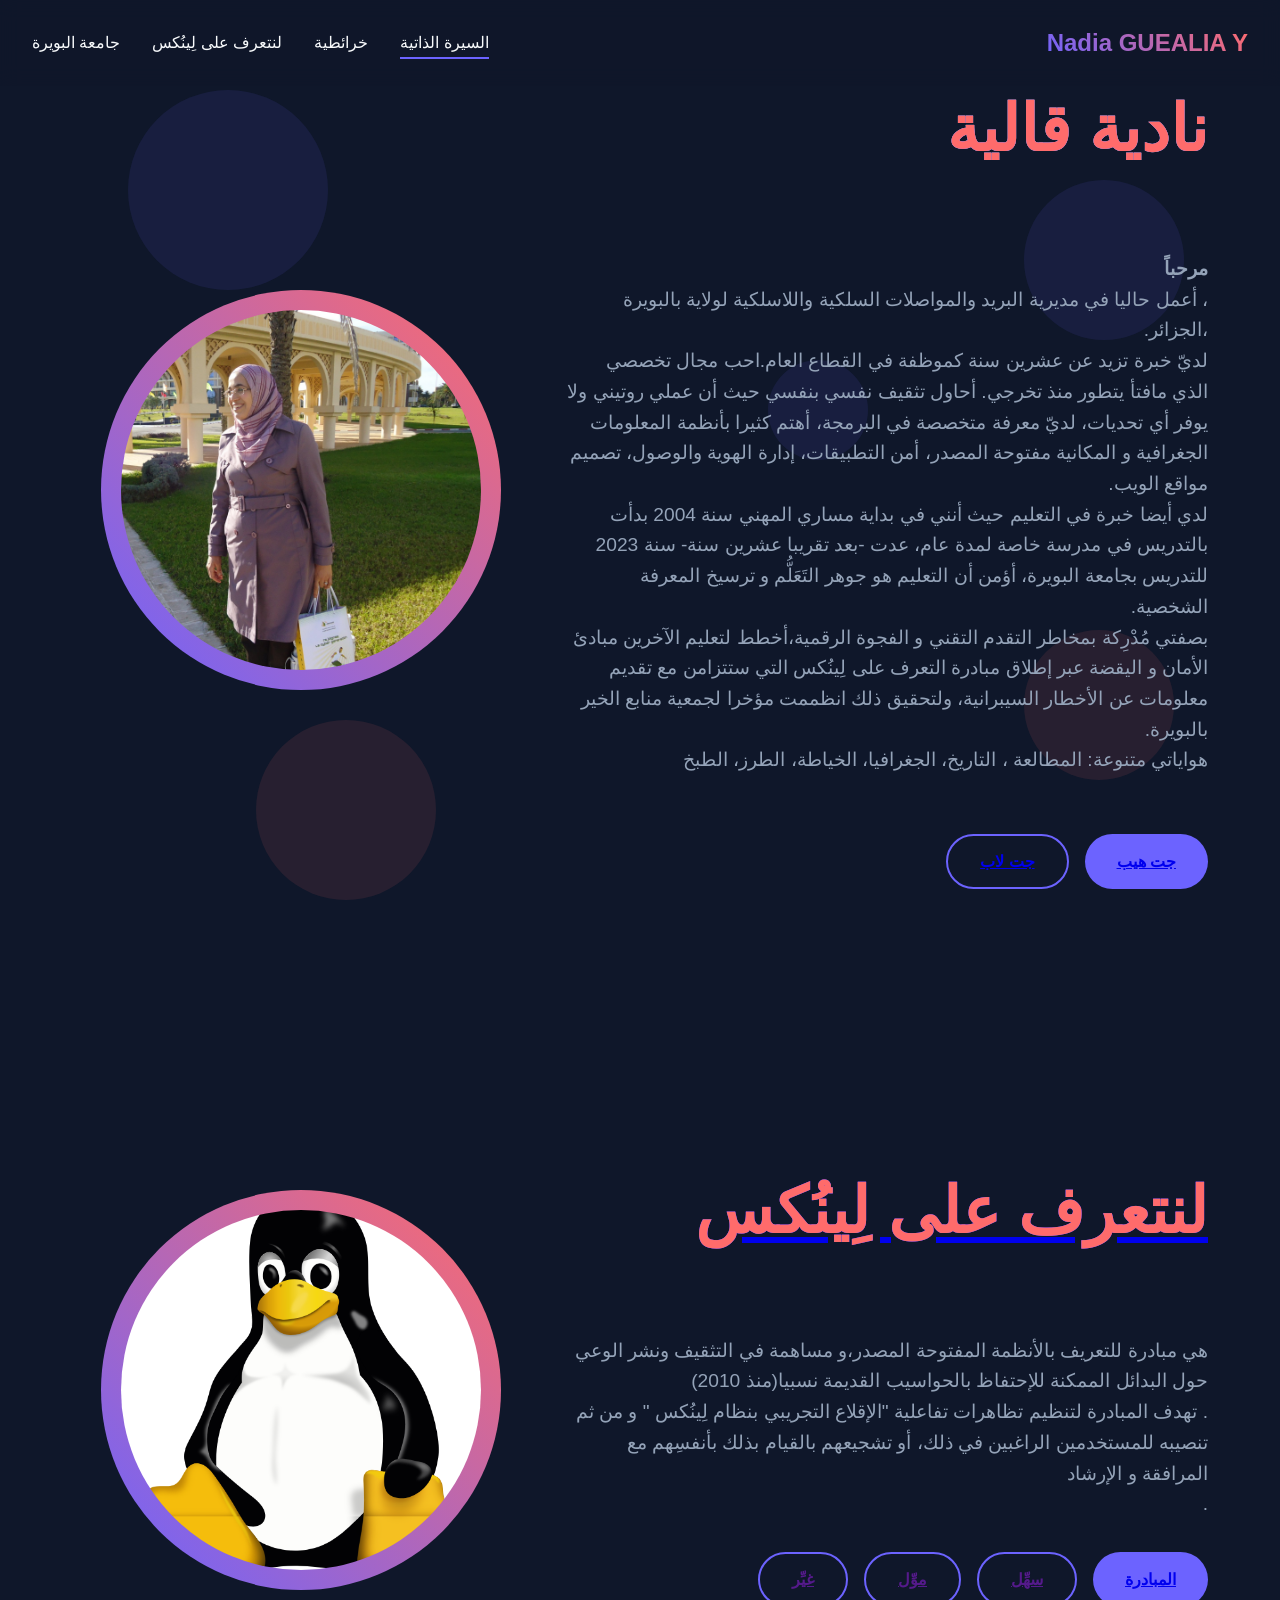
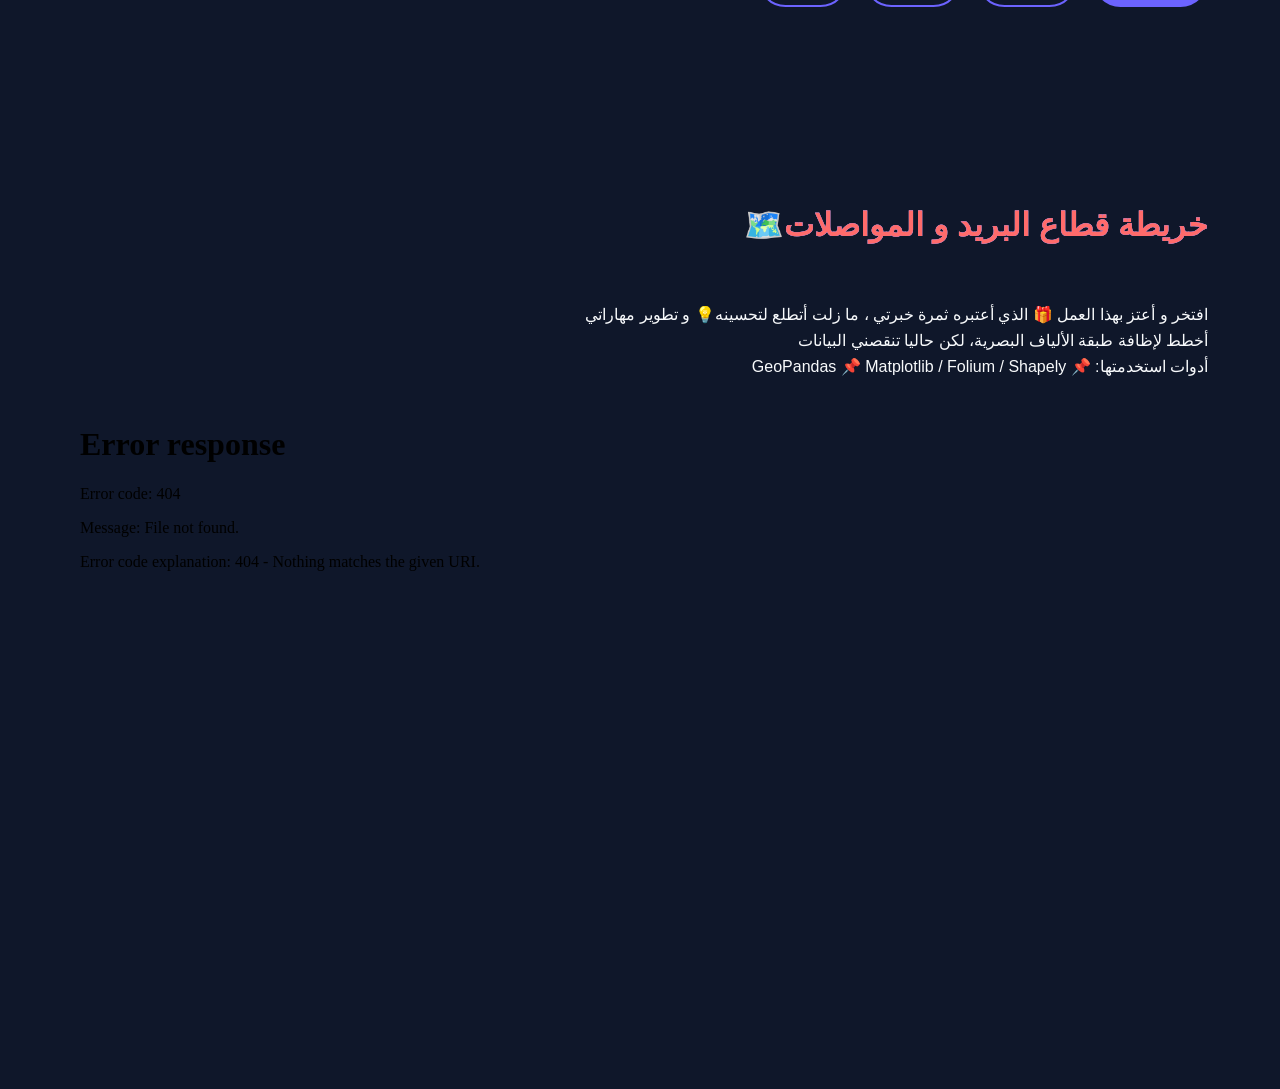
==== commit 1854000e: "candidature" ====
--- a/index.html
+++ b/index.html
@@ -48,8 +48,8 @@
                     <p class="hero-description">  <strong>مرحباً</strong><br> ، أعمل حاليا في مديرية البريد والمواصلات السلكية واللاسلكية لولاية بالبويرة ،الجزائر.<br>
 
 لديّ خبرة تزيد عن عشرين سنة كموظفة في القطاع العام.احب مجال تخصصي الذي مافتأ يتطور منذ تخرجي. أحاول تثقيف نفسي بنفسي حيث أن عملي روتيني ولا يوفر أي تحديات، لديّ معرفة متخصصة في البرمجة، أهتم كثيرا بأنظمة المعلومات الجغرافية و المكانية مفتوحة المصدر، أمن التطبيقات، إدارة الهوية والوصول، تصميم مواقع الويب.<br>
-لدي أيضا خبرة في التعليم حيث أنني بدأت مساري المهني بالتدريس في مدرسة خاصة لمدة عام، عدت قبل عامين للتدريس بجامعة البويرة، أؤمن أن التعليم هو جوهر التَعَلُّم و ترسيخ المعرفة الشخصية.<br>
-بصفتي مُدْرِكة بمخاطر التقدم التقني و الفجوة الرقمية،أخطط لتعليم الآخرين مبادئ اﻷمان و اليقضة عبر إطلاق مبادرة التعرف على لِينُكس التي ستتزامن مع تقديم معلومات عن اﻷخطار السيبرانية.
+لدي أيضا خبرة في التعليم حيث أنني في بداية مساري المهني سنة 2004 بدأت بالتدريس في مدرسة خاصة لمدة عام، عدت -بعد تقريبا عشرين سنة-  سنة 2023 للتدريس بجامعة البويرة، أؤمن أن التعليم هو جوهر التَعَلُّم و ترسيخ المعرفة الشخصية.<br>
+بصفتي مُدْرِكة بمخاطر التقدم التقني و الفجوة الرقمية،أخطط لتعليم الآخرين مبادئ اﻷمان و اليقضة عبر إطلاق مبادرة التعرف على لِينُكس التي ستتزامن مع تقديم معلومات عن اﻷخطار السيبرانية، ولتحقيق ذلك انظممت مؤخرا لجمعية منابع الخير بالبويرة.
  <br>
  هواياتي متنوعة: المطالعة ، التاريخ، الجغرافيا، الخياطة، الطرز، الطبخ
 <br>
@@ -61,7 +61,7 @@
                     <div class="cta-buttons">
                         <button class="btn primary">  <a href="https://github.com/nadgy">جت هيب</a> </button>
                         <button class="btn secondary"><a href="https://gitlab.com/nadgy">جت لاب</a></button>
-                        <button class="btn secondary"> هاغينغ فايس</button>
+                        <!-- <button class="btn secondary"> هاغينغ فايس</button>-->
                     </div>
                 </div>
                 <div class="hero-image">
@@ -83,9 +83,9 @@
                   
                         <p class="hero-description">
                             هي مبادرة للتعريف بالأنظمة المفتوحة المصدر،و مساهمة في التثقيف ونشر الوعي حول البدائل الممكنة للإحتفاظ بالحواسيب القديمة نسبيا(منذ 2010) <br>.
-                            سوف نسعى لتنظيم تظاهرات تفاعلية للإقلاع التجريبي بنظام لِينُكس و من ثم تنصيبه للمستخدمين الراغبين في ذلك، أو تشجيعهم بالقيام بذلك بأنفسِهم مع المرافقة و اﻹرشاد <br>  
-                            نشجع وندعم الجهود المبذولة لمشاركة وتثقيف المستخدمين حول فوائد البرمجيات الحرة ومفتوحة المصدر.
-                            <br>أدعو خاصة الطلبة المنتقلين إلى السنة الثانية إعلام آلي بجامعة البويرة للإنخراط في هذه المبادرة ستكون مدخلا رائعا لمادة أنظمة التشغيل المقررة للسنوات الثانية إعلام آلي. 
+                            تهدف المبادرة لتنظيم تظاهرات تفاعلية "الإقلاع التجريبي بنظام لِينُكس " و من ثم تنصيبه للمستخدمين الراغبين في ذلك، أو تشجيعهم بالقيام بذلك بأنفسِهم مع المرافقة و اﻹرشاد <br>  
+                            <!-- نشجع وندعم الجهود المبذولة لمشاركة وتثقيف المستخدمين حول فوائد البرمجيات الحرة ومفتوحة المصدر.
+                            <br>أدعو خاصة الطلبة المنتقلين إلى السنة الثانية إعلام آلي بجامعة البويرة للإنخراط في هذه المبادرة ستكون مدخلا رائعا لمادة أنظمة التشغيل المقررة للسنوات الثانية إعلام آلي -->. 
                         </p>
                     
                     <div class="cta-buttons">
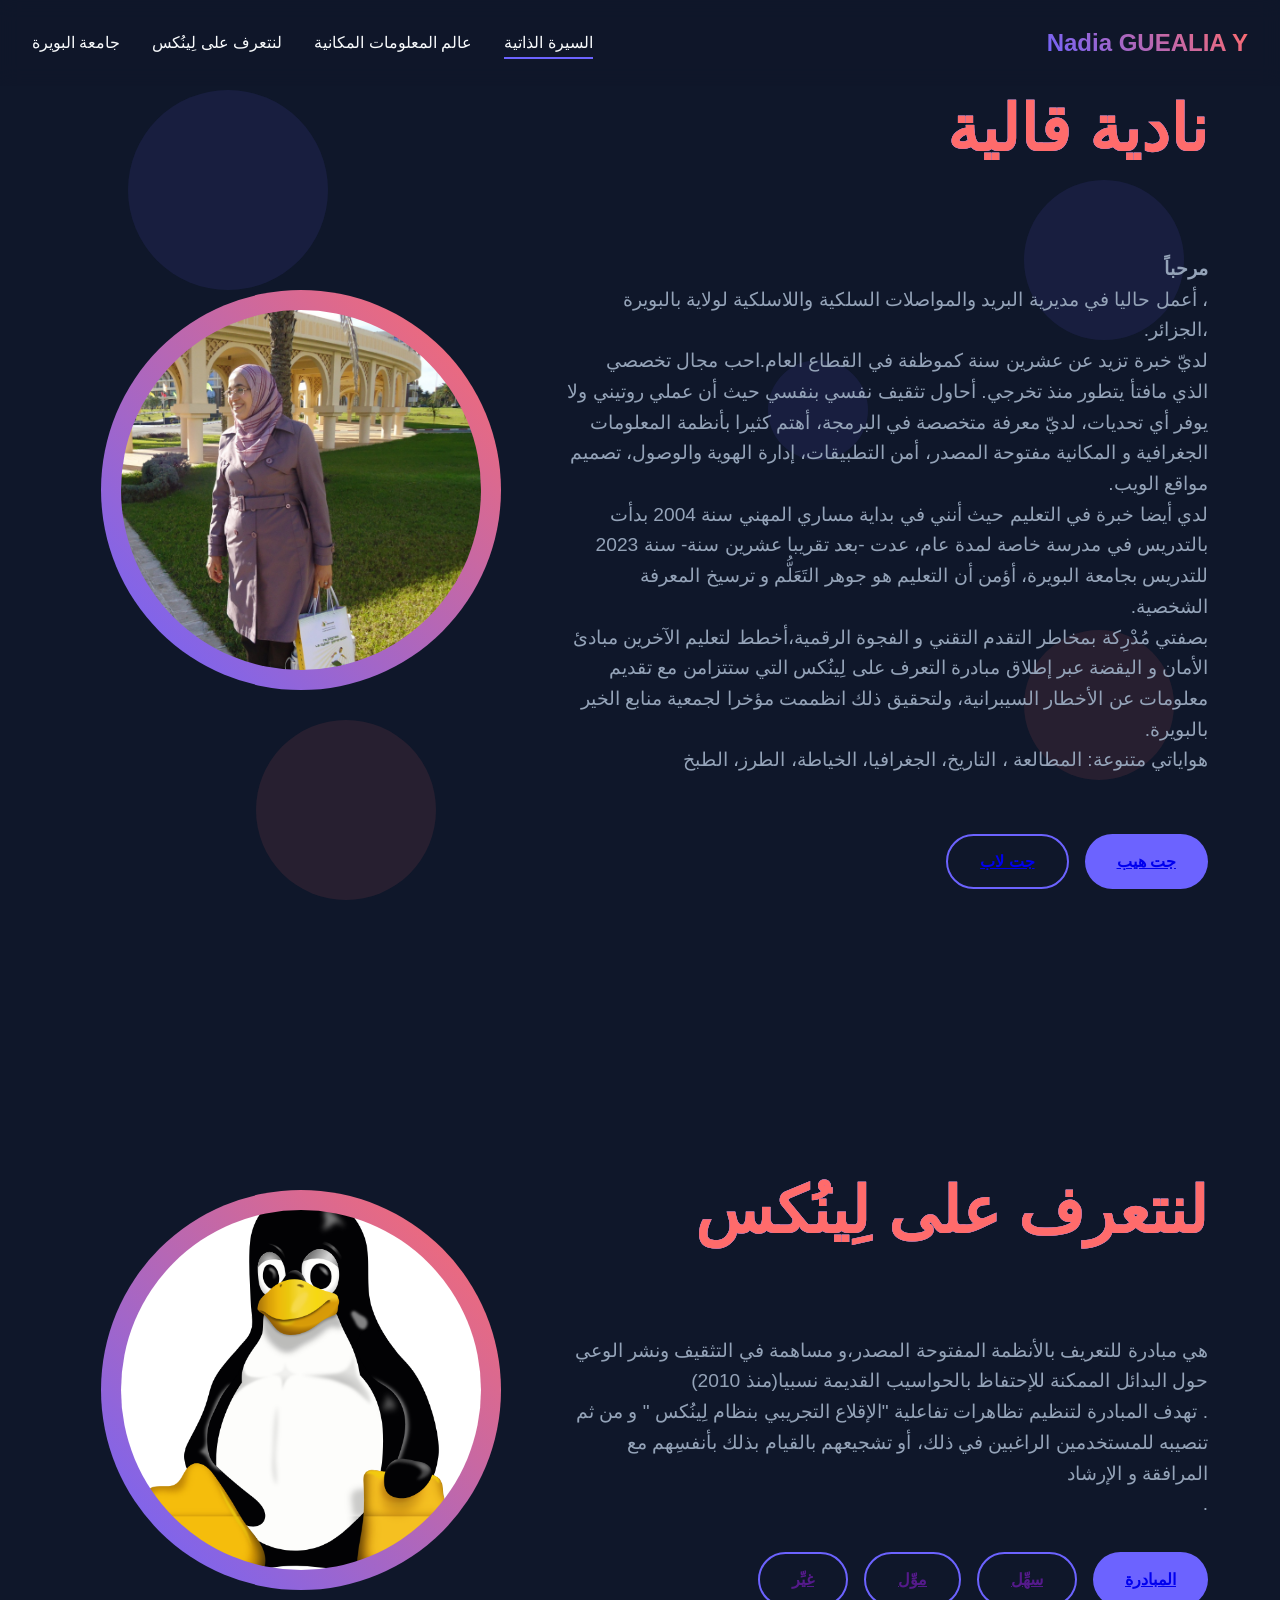
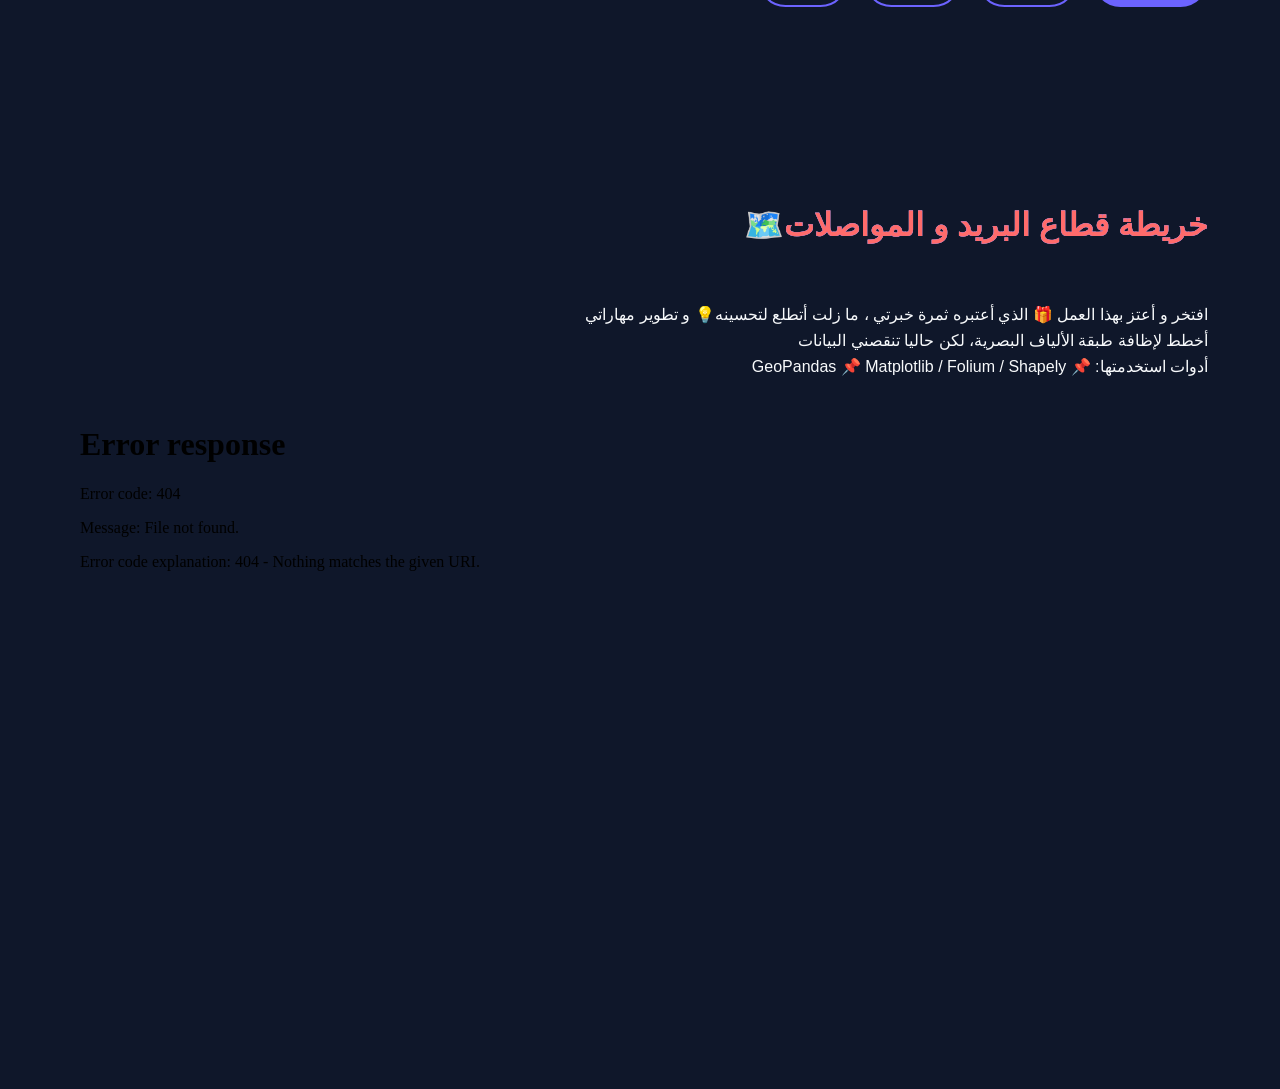
==== commit 9ece6e2b: "Candidature" ====
--- a/index.html
+++ b/index.html
@@ -30,8 +30,9 @@
                 </div>
                 <ul class="nav-links">
                     <li><a href="AboutMe.html" class="active">السيرة الذاتية</a></li>
-                    <li><a href="theStory.html">خرائطية</a></li>
-                    <li><a href="https://dzlinux-277f14.gitlab.io/">لنتعرف على  لِينُكس</a></li>
+                    <li><a href="theStory.html"> عالم المعلومات المكانية </a></li>
+                    <!--"https://dzlinux-277f14.gitlab.io/"-->
+                    <li><a href="#linux">لنتعرف على  لِينُكس</a></li>
                     <li><a href="https://nadgy.github.io/4univ/">جامعة البويرة</a></li>
                 </ul>
             </nav>
@@ -76,7 +77,7 @@
         <section id="linux" class="hero">
             <div class="hero-content">
                 <div class="hero-text">
-                    <h1 class="glitch-text" data-text="لنتعرف على  لِينُكس"> <a href="https://dzlinux-277f14.gitlab.io/">  لنتعرف على  لِينُكس </a></h1>
+                    <h1 class="glitch-text" data-text="لنتعرف على  لِينُكس">  لنتعرف على  لِينُكس </h1>
                     <div class="typing-container">
                         <span class="typing"></span>
                     </div>
@@ -89,7 +90,7 @@
                         </p>
                     
                     <div class="cta-buttons">
-                        <button class="btn primary"><a href="https://dzlinux-277f14.gitlab.io/">المبادرة</a>    </button>
+                        <button class="btn primary"><a href="#linux">المبادرة</a><!--https://dzlinux-277f14.gitlab.io/-->    </button>
                         <button class="btn secondary"> <a href="">سهِّل </a></button>
                         <button class="btn secondary"> <a href="">موِّل </a>  </button>
                         <button class="btn secondary"> <a href="">غيِّر  </a>  </button>
